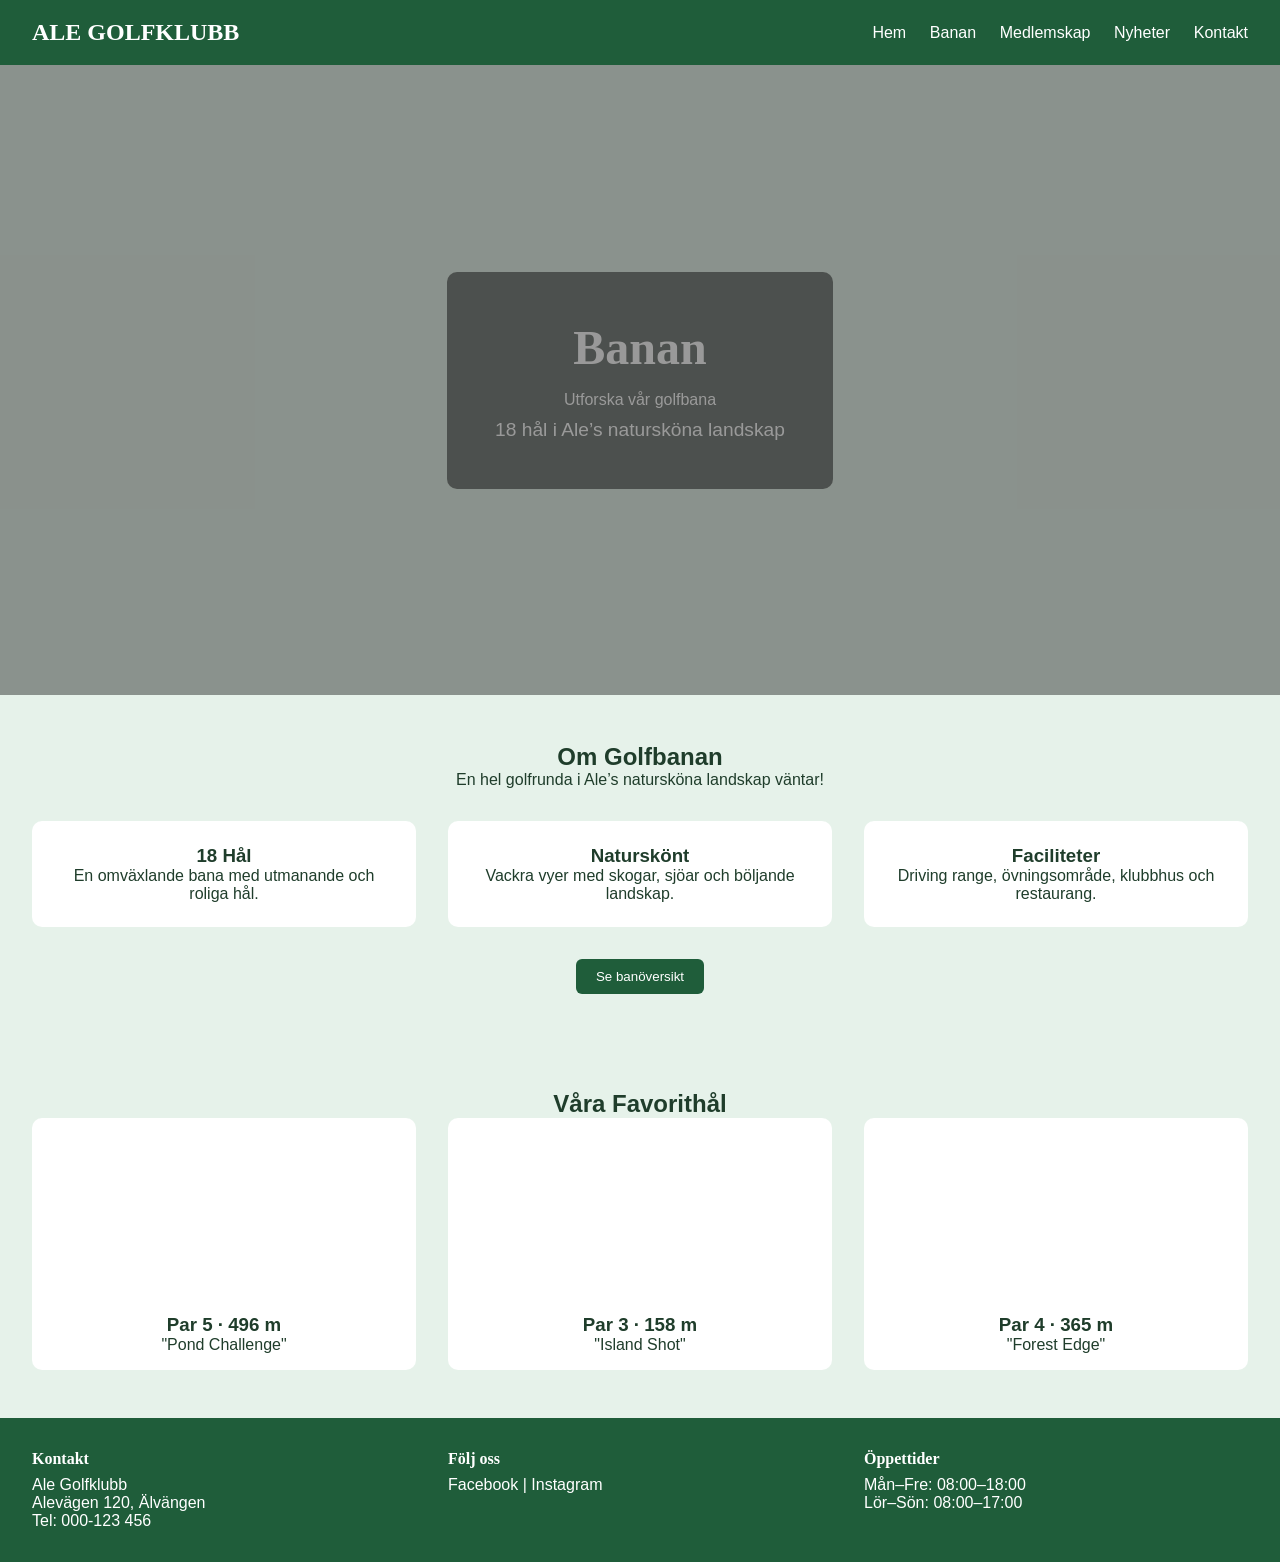
==== banor.html @ 7592434f "vecka 13" ====
<!DOCTYPE html>
<html lang="sv">
<head>
<meta charset="UTF-8">
<meta name="viewport" content="width=device-width, initial-scale=1.0">
<title>Banan - Ale Golfklubb</title>
<link rel="stylesheet" href="css/style.css">
</head>
<body>

<header class="header">
  <div class="logo">ALE GOLFKLUBB</div>
  <nav class="nav">
    <a href="index.html">Hem</a>
    <a href="banor.html">Banan</a>
    <a href="medlemskap.html">Medlemskap</a>
    <a href="#">Nyheter</a>
    <a href="#">Kontakt</a>
  </nav>
</header>

<!-- HERO -->
<section class="course-hero">
  <div class="hero-content">
    <h1>Banan</h1>
    <p>Utforska vår golfbana</p>
    <span>18 hål i Ale’s natursköna landskap</span>
  </div>
</section>

<!-- OM BANAN -->
<section class="course-info">
  <h2>Om Golfbanan</h2>
  <p>En hel golfrunda i Ale’s natursköna landskap väntar!</p>

  <div class="course-grid">
    <div class="info-box">
      <h3>18 Hål</h3>
      <p>En omväxlande bana med utmanande och roliga hål.</p>
    </div>

    <div class="info-box">
      <h3>Naturskönt</h3>
      <p>Vackra vyer med skogar, sjöar och böljande landskap.</p>
    </div>

    <div class="info-box">
      <h3>Faciliteter</h3>
      <p>Driving range, övningsområde, klubbhus och restaurang.</p>
    </div>
  </div>

  <button class="course-btn">Se banöversikt</button>
</section>

<!-- FAVORITHÅL -->
<section class="holes">
  <h2>Våra Favorithål</h2>

  <div class="holes-grid">
    <div class="hole-card">
      <div class="hole-img"></div>
      <div class="hole-info">
        <h3>Par 5 · 496 m</h3>
        <p>"Pond Challenge"</p>
      </div>
    </div>

    <div class="hole-card">
      <div class="hole-img"></div>
      <div class="hole-info">
        <h3>Par 3 · 158 m</h3>
        <p>"Island Shot"</p>
      </div>
    </div>

    <div class="hole-card">
      <div class="hole-img"></div>
      <div class="hole-info">
        <h3>Par 4 · 365 m</h3>
        <p>"Forest Edge"</p>
      </div>
    </div>
  </div>
</section>

<footer class="footer">
  <div>
    <h4>Kontakt</h4>
    <p>Ale Golfklubb</p>
    <p>Alevägen 120, Älvängen</p>
    <p>Tel: 000-123 456</p>
  </div>

  <div>
    <h4>Följ oss</h4>
    <p>Facebook | Instagram</p>
  </div>

  <div>
    <h4>Öppettider</h4>
    <p>Mån–Fre: 08:00–18:00</p>
    <p>Lör–Sön: 08:00–17:00</p>
  </div>
</footer>

</body>
</html>
---- css/style.css ----
* {
    box-sizing: border-box;
    margin: 0;
    padding: 0;
  }
  
  body {
    font-family: 'Open Sans', sans-serif;
    background-color: #e6f2ea;
    color: #1f3d2b;
  }
  
  .header {
    background-color: #1f5d3a;
    color: white;
    padding: 1.2rem 2rem;
    display: flex;
    justify-content: space-between;
    align-items: center;
  }
  
  .logo {
    font-family: 'Playfair Display', serif;
    font-size: 1.5rem;
    font-weight: 700;
  }
  
  .nav a {
    color: white;
    margin-left: 1.2rem;
    text-decoration: none;
    font-weight: 500;
  }
  
  .nav a:hover {
    color: #c9b37e;
  }
  
  .hero {
    background-image: url("/img/banner-img1.png");
    background-position: center;
    background-size: cover;
    background-color: #2f6f4f;
    height: 70vh;
    display: flex;
    align-items: center;
    justify-content: center;
    text-align: center;
  }
  
  .hero-content {
    background-color: rgba(0,0,0,0.45);
    padding: 3rem;
    border-radius: 10px;
    color: white;
  }
  
  .hero-content h1 {
    font-family: 'Playfair Display', serif;
    font-size: 3rem;
    margin-bottom: 1rem;
  }
  
  .hero-content button {
    margin-top: 1.5rem;
    padding: 0.8rem 2rem;
    background-color: #c9b37e;
    border: none;
    border-radius: 6px;
    font-size: 1rem;
    cursor: pointer;
  }
  
  .hero-content button:hover {
    background-color: #b39e63;
  }
  
  main {
    padding: 3rem 2rem;
  }
  
  .info-cards {
    display: grid;
    grid-template-columns: repeat(auto-fit, minmax(250px, 1fr));
    gap: 2rem;
    margin-bottom: 4rem;
  }
  
  .card {
    background-color: white;
    padding: 2rem;
    border-radius: 10px;
  }
  
  .card h2 {
    font-family: 'Playfair Display', serif;
    margin-bottom: 0.5rem;
  }
  
  .card a {
    color: #1f5d3a;
    text-decoration: none;
    font-weight: bold;
  }
  
  .news h2 {
    text-align: center;
    font-family: 'Playfair Display', serif;
    margin-bottom: 2rem;
  }
  
  .news-grid {
    display: grid;
    grid-template-columns: repeat(auto-fit, minmax(250px, 1fr));
    gap: 2rem;
  }
  
  .news-card {
    background-color: white;
    padding: 1.5rem;
    border-radius: 10px;
  }
  
  .image-placeholder {
    background-image: linear-gradient(
      rgba(0,0,0,0.1),
      rgba(0,0,0,0.1)
    );
  }
  
  .footer {
    background-color: #1f5d3a;
    color: white;
    display: grid;
    grid-template-columns: repeat(auto-fit, minmax(200px, 1fr));
    padding: 2rem;
    gap: 2rem;
  }
  
  .footer h4 {
    margin-bottom: 0.5rem;
    font-family: 'Playfair Display', serif;
  }
 
  .membership-hero {
    background-image: url("/img/banner-img1.png");
    background-position: center;
    background-size: cover;
    background-color: #2f6f4f;
    height: 60vh;
    display: flex;
    align-items: center;
    justify-content: center;
    text-align: center;
  }
  
  .membership-hero .hero-text {
    background-color: rgba(0,0,0,0.45);
    padding: 2rem;
    border-radius: 10px;
    max-width: 600px;
    margin: auto;
    color: white;
  }
  
  .membership-hero h1 {
    font-family: 'Playfair Display', serif;
    font-size: 2.5rem;
  }
  
  .membership-hero button {
    margin-top: 1rem;
    padding: 0.8rem 2rem;
    background-color: #c9b37e;
    border: none;
    border-radius: 6px;
    cursor: pointer;
  }
  
  .membership-hero button:hover {
    background-color: #b39e63;
  }
  
  .membership-main {
    display: grid;
    grid-template-columns: repeat(auto-fit, minmax(250px, 1fr));
    gap: 2rem;
    padding: 3rem 2rem;
    background-image: url("/img/Lysegardens_GK_1.jpg");
  }
  
  .membership-main .card img {
    width: 100%;
    border-radius: 8px;
    margin-bottom: 1rem;
  }
  
  .membership-main .card h2 {
    margin-bottom: 0.5rem;
  }
  
  .membership-main .card .price {
    font-weight: bold;
    color: #1f5d3a;
    margin: 1rem 0;
  }
  
  .membership-main .card button {
    margin-top: 1rem;
    padding: 0.7rem 1.5rem;
    background-color: #1f5d3a;
    color: white;
    border: none;
    border-radius: 6px;
    cursor: pointer;
  }
  
  .membership-main .card button:hover {
    background-color: #2f6f4f;
  }
  
  .membership-benefits {
    display: grid;
    grid-template-columns: repeat(auto-fit, minmax(220px,1fr));
    gap: 2rem;
    padding: 3rem 2rem;
    text-align: center;
  }
  
  .membership-benefits .benefit {
    background-color: white;
    padding: 2rem;
    border-radius: 10px;
  }
  
  .membership-benefits h3 {
    font-family: 'Playfair Display', serif;
    margin-bottom: 0.5rem;
  }
 
  .membership-cta {
    text-align: center;
    padding: 3rem 2rem;
    background-color: #2f6f4f;
    color: white;
  }
  
  .membership-cta h2 {
    font-family: 'Playfair Display', serif;
    margin-bottom: 1rem;
  }
  
  .membership-cta button {
    margin-top: 1rem;
    padding: 0.8rem 2rem;
    background-color: #c9b37e;
    border: none;
    border-radius: 6px;
    cursor: pointer;
  }
  
  .membership-cta button:hover {
    background-color: #b39e63;
  }
  
  @media (max-width:768px) {
    nav {
      flex-direction: column;
      gap: 10px;
    }
  
    main, .membership-main {
      flex-direction: column;
      align-items: center;
    }
  
    .card {
      width: 90%;
    }
  }

  /* ===== MEDLEMSKAP SIDA ===== */

.membership-main {
  display: grid;
  grid-template-columns: repeat(auto-fit, minmax(250px,1fr));
  gap: 2rem;
  padding: 3rem 2rem;
}

.membership-main .card {
  background: rgba(255, 255, 255, 0.15);
  backdrop-filter: blur(10px);
  -webkit-backdrop-filter: blur(10px);

  border-radius: 12px;
  padding: 2rem;

  color: white;

  box-shadow: 0 8px 32px rgba(0,0,0,0.2);
  border: 1px solid rgba(255,255,255,0.2);

  transition: 0.3s;
}

.membership-main .card:hover {
  transform: translateY(-10px);
}

/* ===== BANOR SIDA ===== */

/* HERO */
.course-hero {
  height: 70vh;
  background-image: url("../img/golfbana.jpg");
  background-size: cover;
  background-position: center;
  display: flex;
  align-items: center;
  justify-content: center;
  text-align: center;
  position: relative;
}

.course-hero::after {
  content: "";
  position: absolute;
  inset: 0;
  background: rgba(0,0,0,0.4);
}

.course-hero .hero-content {
  position: relative;
  color: white;
}

.course-hero h1 {
  font-size: 3rem;
  font-family: 'Playfair Display', serif;
}

.course-hero span {
  display: block;
  margin-top: 10px;
  font-size: 1.2rem;
}

/* INFO */
.course-info {
  padding: 3rem 2rem;
  text-align: center;
}

.course-grid {
  display: grid;
  grid-template-columns: repeat(auto-fit, minmax(200px,1fr));
  gap: 2rem;
  margin: 2rem 0;
}

.info-box {
  background: white;
  padding: 1.5rem;
  border-radius: 10px;
}

.course-btn {
  padding: 10px 20px;
  background: #1f5d3a;
  color: white;
  border: none;
  border-radius: 6px;
  cursor: pointer;
}

.course-btn:hover {
  background: #174c2f;
}

/* HÅL */
.holes {
  padding: 3rem 2rem;
  text-align: center;
}

.holes-grid {
  display: grid;
  grid-template-columns: repeat(auto-fit, minmax(250px,1fr));
  gap: 2rem;
}

.hole-card {
  border-radius: 10px;
  overflow: hidden;
  background: white;
}

.hole-img {
  height: 180px;
  background-image: url("../img/hole.jpg");
  background-size: cover;
  background-position: center;
}

.hole-info {
  padding: 1rem;
}
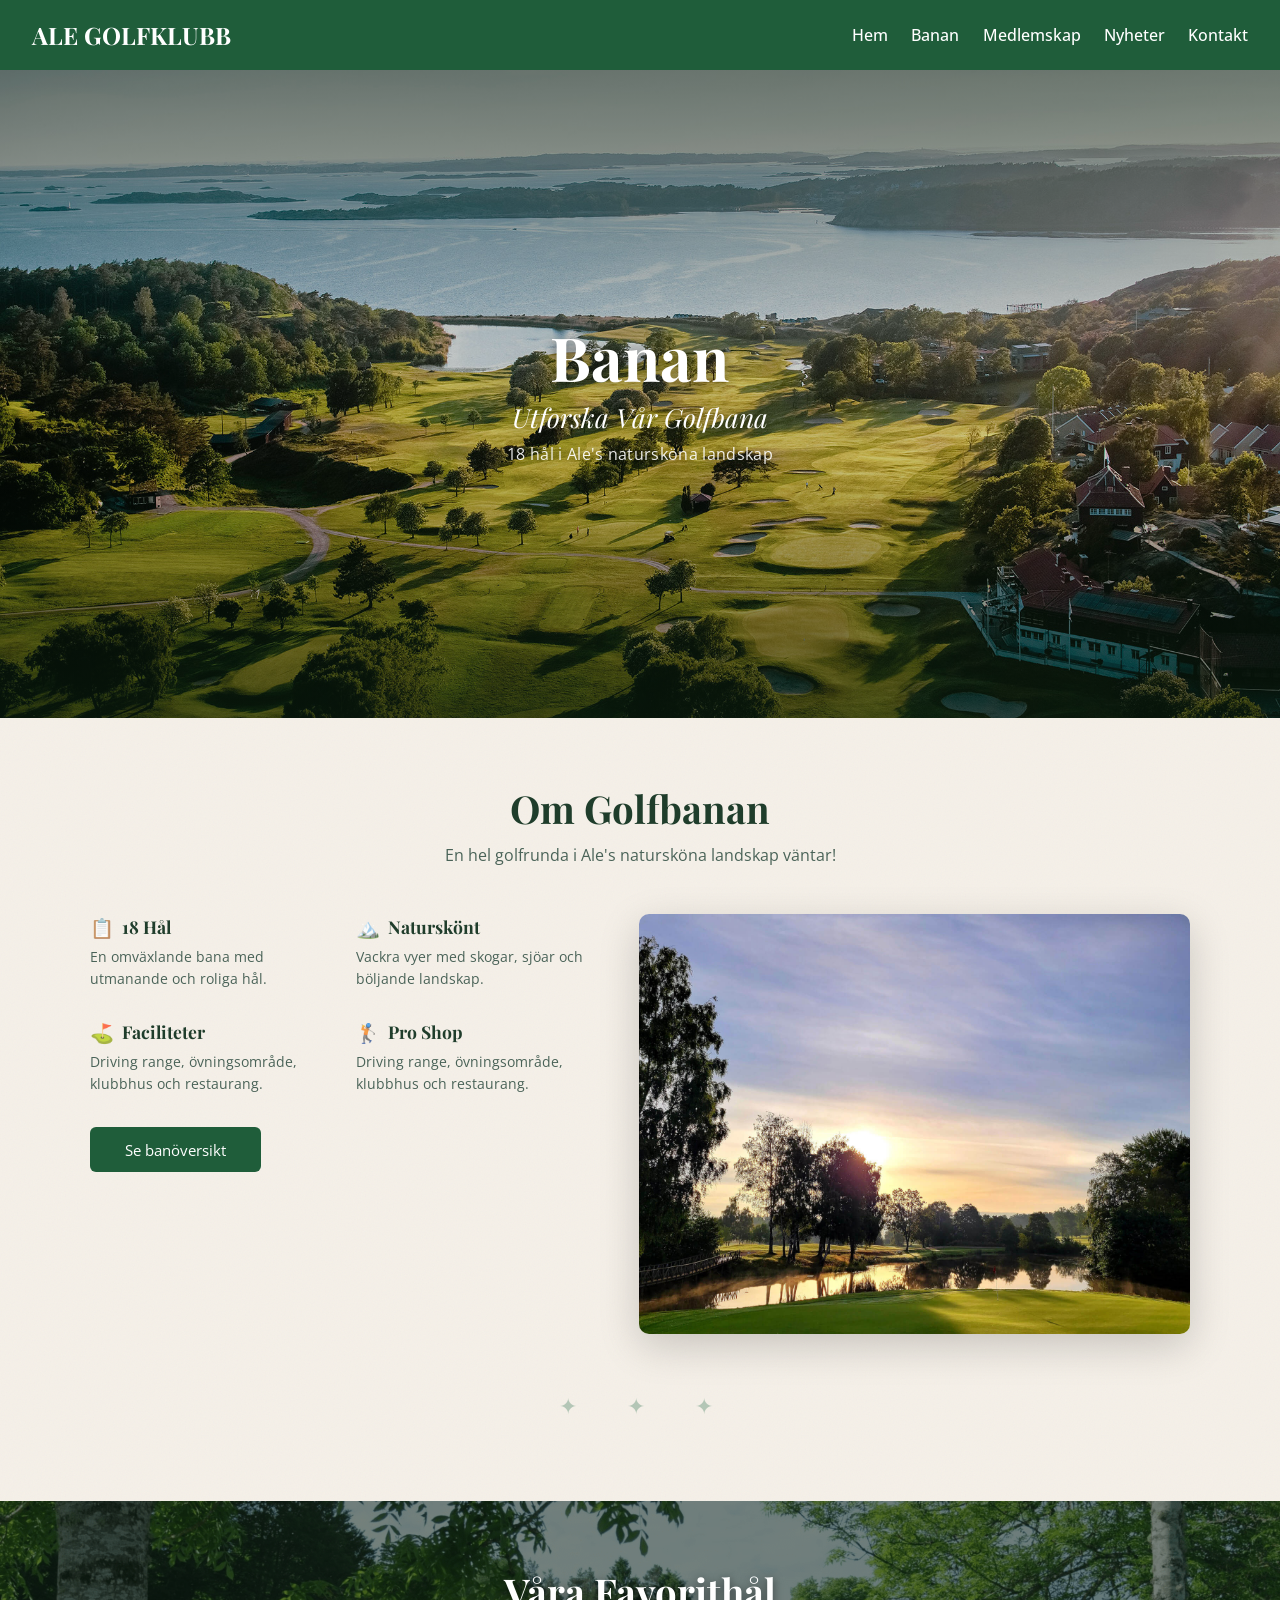
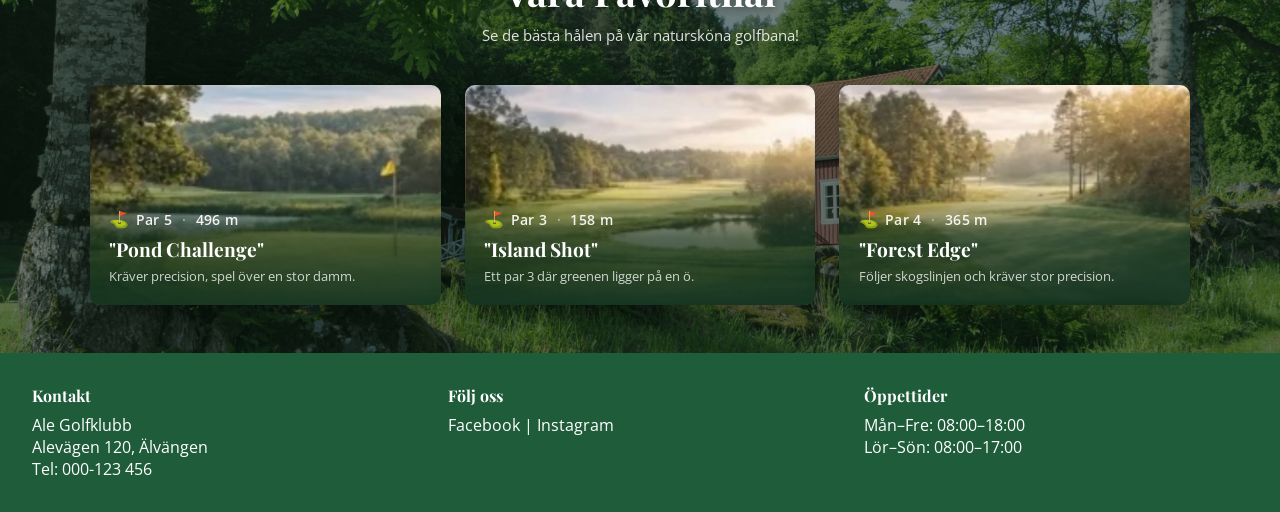
==== commit db1f5ab1: "hejehj" ====
--- a/banor.html
+++ b/banor.html
@@ -1,13 +1,17 @@
 <!DOCTYPE html>
 <html lang="sv">
 <head>
-<meta charset="UTF-8">
-<meta name="viewport" content="width=device-width, initial-scale=1.0">
-<title>Banan - Ale Golfklubb</title>
-<link rel="stylesheet" href="css/style.css">
+  <meta charset="UTF-8">
+  <meta name="viewport" content="width=device-width, initial-scale=1.0">
+  <title>Banan - Ale Golfklubb</title>
+  <link rel="preconnect" href="https://fonts.googleapis.com">
+  <link rel="preconnect" href="https://fonts.gstatic.com" crossorigin>
+  <link href="https://fonts.googleapis.com/css2?family=Playfair+Display:ital,wght@0,400;0,700;1,400&family=Open+Sans:wght@400;500;600&display=swap" rel="stylesheet">
+  <link rel="stylesheet" href="css/style.css">
 </head>
 <body>
 
+<!-- HEADER -->
 <header class="header">
   <div class="logo">ALE GOLFKLUBB</div>
   <nav class="nav">
@@ -23,67 +27,128 @@
 <section class="course-hero">
   <div class="hero-content">
     <h1>Banan</h1>
-    <p>Utforska vår golfbana</p>
-    <span>18 hål i Ale’s natursköna landskap</span>
+    <p class="subtitle">Utforska Vår Golfbana</p>
+    <span class="tagline">18 hål i Ale's natursköna landskap</span>
   </div>
 </section>
 
-<!-- OM BANAN -->
+<!-- OM GOLFBANAN -->
 <section class="course-info">
-  <h2>Om Golfbanan</h2>
-  <p>En hel golfrunda i Ale’s natursköna landskap väntar!</p>
+  <div class="course-info-header">
+    <h2>Om Golfbanan</h2>
+    <p>En hel golfrunda i Ale's natursköna landskap väntar!</p>
+  </div>
 
-  <div class="course-grid">
-    <div class="info-box">
-      <h3>18 Hål</h3>
-      <p>En omväxlande bana med utmanande och roliga hål.</p>
+  <div class="course-info-body">
+
+    <!-- Vänster: features + knapp -->
+    <div>
+      <div class="course-features">
+        <div class="feature-item">
+          <div class="feature-icon-label">
+            <span class="icon">📋</span>
+            <span>18 Hål</span>
+          </div>
+          <p>En omväxlande bana med utmanande och roliga hål.</p>
+        </div>
+
+        <div class="feature-item">
+          <div class="feature-icon-label">
+            <span class="icon">🏔️</span>
+            <span>Naturskönt</span>
+          </div>
+          <p>Vackra vyer med skogar, sjöar och böljande landskap.</p>
+        </div>
+
+        <div class="feature-item">
+          <div class="feature-icon-label">
+            <span class="icon">⛳</span>
+            <span>Faciliteter</span>
+          </div>
+          <p>Driving range, övningsområde, klubbhus och restaurang.</p>
+        </div>
+
+        <div class="feature-item">
+          <div class="feature-icon-label">
+            <span class="icon">🏌️</span>
+            <span>Pro Shop</span>
+          </div>
+          <p>Driving range, övningsområde, klubbhus och restaurang.</p>
+        </div>
+      </div>
+
+      <div style="margin-top: 2rem;">
+        <a href="#" class="course-btn">Se banöversikt</a>
+      </div>
     </div>
 
-    <div class="info-box">
-      <h3>Naturskönt</h3>
-      <p>Vackra vyer med skogar, sjöar och böljande landskap.</p>
+    <!-- Höger: stor bild -->
+    <div class="course-image-block">
+      <img src="/img/Lysegardens_GK_1.jpg" alt="Golfbana vy"
+           onerror="this.style.display='none'; this.nextElementSibling.style.display='block';">
+      <div class="img-placeholder"></div>
     </div>
 
-    <div class="info-box">
-      <h3>Faciliteter</h3>
-      <p>Driving range, övningsområde, klubbhus och restaurang.</p>
-    </div>
   </div>
 
-  <button class="course-btn">Se banöversikt</button>
+  <div class="divider">✦ &nbsp; ✦ &nbsp; ✦</div>
 </section>
 
 <!-- FAVORITHÅL -->
-<section class="holes">
-  <h2>Våra Favorithål</h2>
+<section class="holes-bg">
+  <div class="holes-header">
+    <h2>Våra Favorithål</h2>
+    <p>Se de bästa hålen på vår natursköna golfbana!</p>
+  </div>
 
   <div class="holes-grid">
+
     <div class="hole-card">
       <div class="hole-img"></div>
-      <div class="hole-info">
-        <h3>Par 5 · 496 m</h3>
-        <p>"Pond Challenge"</p>
+      <div class="hole-overlay">
+        <div class="hole-par-line">
+          <span class="flag-icon">⛳</span>
+          <span>Par 5</span>
+          <span class="dot">·</span>
+          <span>496 m</span>
+        </div>
+        <div class="hole-name">"Pond Challenge"</div>
+        <p class="hole-desc">Kräver precision, spel över en stor damm.</p>
       </div>
     </div>
 
     <div class="hole-card">
       <div class="hole-img"></div>
-      <div class="hole-info">
-        <h3>Par 3 · 158 m</h3>
-        <p>"Island Shot"</p>
+      <div class="hole-overlay">
+        <div class="hole-par-line">
+          <span class="flag-icon">⛳</span>
+          <span>Par 3</span>
+          <span class="dot">·</span>
+          <span>158 m</span>
+        </div>
+        <div class="hole-name">"Island Shot"</div>
+        <p class="hole-desc">Ett par 3 där greenen ligger på en ö.</p>
       </div>
     </div>
 
     <div class="hole-card">
       <div class="hole-img"></div>
-      <div class="hole-info">
-        <h3>Par 4 · 365 m</h3>
-        <p>"Forest Edge"</p>
+      <div class="hole-overlay">
+        <div class="hole-par-line">
+          <span class="flag-icon">⛳</span>
+          <span>Par 4</span>
+          <span class="dot">·</span>
+          <span>365 m</span>
+        </div>
+        <div class="hole-name">"Forest Edge"</div>
+        <p class="hole-desc">Följer skogslinjen och kräver stor precision.</p>
       </div>
     </div>
+
   </div>
 </section>
 
+<!-- FOOTER -->
 <footer class="footer">
   <div>
     <h4>Kontakt</h4>
@@ -91,12 +156,10 @@
     <p>Alevägen 120, Älvängen</p>
     <p>Tel: 000-123 456</p>
   </div>
-
   <div>
     <h4>Följ oss</h4>
     <p>Facebook | Instagram</p>
   </div>
-
   <div>
     <h4>Öppettider</h4>
     <p>Mån–Fre: 08:00–18:00</p>
--- a/css/style.css
+++ b/css/style.css
@@ -1,3 +1,6 @@
+/* ============================================================
+   GLOBALT / DELADE STILAR
+   ============================================================ */
 
    * {
     box-sizing: border-box;
@@ -36,6 +39,25 @@
   .nav a:hover {
     color: #c9b37e;
   }
+  
+  .footer {
+    background-color: #1f5d3a;
+    color: white;
+    display: grid;
+    grid-template-columns: repeat(auto-fit, minmax(200px, 1fr));
+    padding: 2rem;
+    gap: 2rem;
+  }
+  
+  .footer h4 {
+    margin-bottom: 0.5rem;
+    font-family: 'Playfair Display', serif;
+  }
+  
+  
+  /* ============================================================
+     HEM (index.html)
+     ============================================================ */
   
   .hero {
     background-image: url("/img/banner-img1.png");
@@ -129,20 +151,11 @@
     );
   }
   
-  .footer {
-    background-color: #1f5d3a;
-    color: white;
-    display: grid;
-    grid-template-columns: repeat(auto-fit, minmax(200px, 1fr));
-    padding: 2rem;
-    gap: 2rem;
-  }
-  
-  .footer h4 {
-    margin-bottom: 0.5rem;
-    font-family: 'Playfair Display', serif;
-  }
- 
+  
+  /* ============================================================
+     MEDLEMSKAP (medlemskap.html)
+     ============================================================ */
+  
   .membership-hero {
     background-image: url("/img/banner-img1.png");
     background-position: center;
@@ -220,6 +233,22 @@
     background-color: #2f6f4f;
   }
   
+  .membership-main .card {
+    background: rgba(255, 255, 255, 0.15);
+    backdrop-filter: blur(10px);
+    -webkit-backdrop-filter: blur(10px);
+    border-radius: 12px;
+    padding: 2rem;
+    color: white;
+    box-shadow: 0 8px 32px rgba(0,0,0,0.2);
+    border: 1px solid rgba(255,255,255,0.2);
+    transition: 0.3s;
+  }
+  
+  .membership-main .card:hover {
+    transform: translateY(-10px);
+  }
+  
   .membership-benefits {
     display: grid;
     grid-template-columns: repeat(auto-fit, minmax(220px,1fr));
@@ -238,7 +267,7 @@
     font-family: 'Playfair Display', serif;
     margin-bottom: 0.5rem;
   }
- 
+  
   .membership-cta {
     text-align: center;
     padding: 3rem 2rem;
@@ -264,7 +293,342 @@
     background-color: #b39e63;
   }
   
-  @media (max-width:768px) {
+  
+  /* ============================================================
+     BANOR (banor.html)
+     ============================================================ */
+  
+  /* --- HERO --- */
+  .course-hero {
+    height: 72vh;
+    min-height: 480px;
+    background-image: url("/img/Startbild-GGK.jpg");
+    background-size: cover;
+    background-position: center 30%;
+    display: flex;
+    align-items: center;
+    justify-content: center;
+    text-align: center;
+    position: relative;
+  }
+  
+  .course-hero::before {
+    content: "";
+    position: absolute;
+    inset: 0;
+    background: linear-gradient(
+      to bottom,
+      rgba(10,30,15,0.55) 0%,
+      rgba(10,30,15,0.20) 40%,
+      rgba(10,30,15,0.20) 60%,
+      rgba(10,30,15,0.65) 100%
+    );
+  }
+  
+  .course-hero .hero-content {
+    position: relative;
+    z-index: 1;
+    color: white;
+    text-shadow: 0 2px 12px rgba(0,0,0,0.45);
+    background: none;
+    padding: 0;
+    border-radius: 0;
+  }
+  
+  .course-hero h1 {
+    font-family: 'Playfair Display', serif;
+    font-size: 3.8rem;
+    font-weight: 700;
+    line-height: 1.1;
+    margin-bottom: 0.5rem;
+  }
+  
+  .course-hero .subtitle {
+    font-family: 'Playfair Display', serif;
+    font-size: 1.65rem;
+    font-weight: 400;
+    font-style: italic;
+    margin-bottom: 0.5rem;
+  }
+  
+  .course-hero .tagline {
+    display: block;
+    font-size: 1rem;
+    font-weight: 400;
+    opacity: 0.9;
+    letter-spacing: 0.02em;
+    margin-top: 0;
+  }
+  
+  /* --- OM GOLFBANAN --- */
+  .course-info {
+    background-color: #f5f0e8;
+    background-image: url("data:image/svg+xml,%3Csvg xmlns='http://www.w3.org/2000/svg' width='300' height='300'%3E%3Cfilter id='n'%3E%3CfeTurbulence type='fractalNoise' baseFrequency='0.75' numOctaves='4' stitchTiles='stitch'/%3E%3C/filter%3E%3Crect width='300' height='300' filter='url(%23n)' opacity='0.04'/%3E%3C/svg%3E");
+    padding: 4rem 2rem 4.5rem;
+  }
+  
+  .course-info-header {
+    text-align: center;
+    margin-bottom: 3rem;
+  }
+  
+  .course-info-header h2 {
+    font-family: 'Playfair Display', serif;
+    font-size: 2.4rem;
+    font-weight: 700;
+    color: #1f3d2b;
+    margin-bottom: 0.6rem;
+  }
+  
+  .course-info-header p {
+    font-size: 1rem;
+    color: #4a6358;
+  }
+  
+  .course-info-body {
+    max-width: 1100px;
+    margin: 0 auto;
+    display: grid;
+    grid-template-columns: 1fr 1.1fr;
+    gap: 3rem;
+    align-items: start;
+  }
+  
+  .course-features {
+    display: grid;
+    grid-template-columns: 1fr 1fr;
+    gap: 1.8rem 2rem;
+  }
+  
+  .feature-item {
+    display: flex;
+    flex-direction: column;
+    gap: 0.4rem;
+  }
+  
+  .feature-icon-label {
+    display: flex;
+    align-items: center;
+    gap: 0.5rem;
+    font-family: 'Playfair Display', serif;
+    font-size: 1.1rem;
+    font-weight: 700;
+    color: #1f3d2b;
+  }
+  
+  .feature-icon-label .icon {
+    font-size: 1.2rem;
+    opacity: 0.8;
+  }
+  
+  .feature-item p {
+    font-size: 0.88rem;
+    color: #4a6358;
+    line-height: 1.55;
+  }
+  
+  .course-btn {
+    display: inline-block;
+    padding: 0.8rem 2.2rem;
+    background-color: #1f5d3a;
+    color: white;
+    border: none;
+    border-radius: 6px;
+    font-size: 0.95rem;
+    font-family: 'Open Sans', sans-serif;
+    cursor: pointer;
+    transition: background 0.2s;
+    text-decoration: none;
+  }
+  
+  .course-btn:hover {
+    background-color: #174c2f;
+  }
+  
+  .course-image-block {
+    border-radius: 10px;
+    overflow: hidden;
+    box-shadow: 0 12px 40px rgba(0,0,0,0.18);
+    height: 420px;
+  }
+  
+  .course-image-block img {
+    width: 100%;
+    height: 100%;
+    object-fit: cover;
+    display: block;
+  }
+  
+  .img-placeholder {
+    width: 100%;
+    height: 100%;
+    background: linear-gradient(160deg, #3a7d54 0%, #2a5c3f 50%, #1a3d28 100%);
+  }
+  
+  .divider {
+    text-align: center;
+    color: #8aac96;
+    font-size: 1.4rem;
+    letter-spacing: 0.5rem;
+    padding: 0.5rem 0;
+    opacity: 0.6;
+    margin-top: 3rem;
+  }
+  
+  /* --- FAVORITHÅL --- */
+  .holes-bg {
+    background-image: url("/img/banner-img1.png");
+    background-size: cover;
+    background-position: center;
+    background-color: #1a3d28;
+    padding: 4rem 2rem 3rem;
+    position: relative;
+  }
+  
+  .holes-bg::before {
+    content: "";
+    position: absolute;
+    inset: 0;
+    background: rgba(10,28,18,0.55);
+  }
+  
+  .holes-bg > * {
+    position: relative;
+    z-index: 1;
+  }
+  
+  .holes-header {
+    text-align: center;
+    margin-bottom: 2.5rem;
+    color: white;
+  }
+  
+  .holes-header h2 {
+    font-family: 'Playfair Display', serif;
+    font-size: 2.4rem;
+    font-weight: 700;
+    text-shadow: 0 2px 10px rgba(0,0,0,0.5);
+    margin-bottom: 0.5rem;
+  }
+  
+  .holes-header p {
+    font-size: 0.95rem;
+    opacity: 0.85;
+  }
+  
+  .holes-grid {
+    display: grid;
+    grid-template-columns: repeat(3, 1fr);
+    gap: 1.5rem;
+    max-width: 1100px;
+    margin: 0 auto;
+  }
+  
+  .hole-card {
+    border-radius: 10px;
+    overflow: hidden;
+    position: relative;
+    background: #1a3d28;
+    box-shadow: 0 8px 30px rgba(0,0,0,0.35);
+    cursor: pointer;
+    transition: transform 0.25s;
+  }
+  
+  .hole-card:hover {
+    transform: translateY(-6px);
+  }
+  
+  .hole-img {
+    height: 220px;
+    background-image: url("/img/hole.jpg");
+    background-size: cover;
+    background-position: center;
+  }
+  
+  .hole-card:nth-child(1) .hole-img {
+    background-image: url("/img/Skärmbild\ 2026-03-30\ 140419.jpg"), linear-gradient(160deg, #4a8c64, #1a4a2e);
+  }
+  
+  .hole-card:nth-child(2) .hole-img {
+    background-image: url("/img/Skärmbild\ 2026-03-30\ 140430.jpg"), linear-gradient(160deg, #3d7a58, #1a3d2a);
+  }
+  
+  .hole-card:nth-child(3) .hole-img {
+    background-image: url("/img/Skärmbild\ 2026-03-30\ 140443.jpg"), linear-gradient(160deg, #2d6040, #172e20);
+  }
+  
+  .hole-overlay {
+    position: absolute;
+    bottom: 0;
+    left: 0;
+    right: 0;
+    background: linear-gradient(to top, rgba(20,52,32,0.96) 0%, rgba(20,52,32,0.7) 55%, transparent 100%);
+    padding: 1.5rem 1.2rem 1.2rem;
+    color: white;
+  }
+  
+  .hole-par-line {
+    display: flex;
+    align-items: center;
+    gap: 0.4rem;
+    font-size: 0.9rem;
+    font-weight: 600;
+    margin-bottom: 0.35rem;
+    opacity: 0.92;
+    letter-spacing: 0.02em;
+  }
+  
+  .hole-par-line .flag-icon {
+    font-size: 1rem;
+  }
+  
+  .hole-par-line .dot {
+    opacity: 0.5;
+    margin: 0 0.2rem;
+  }
+  
+  .hole-name {
+    font-family: 'Playfair Display', serif;
+    font-size: 1.2rem;
+    font-weight: 700;
+    margin-bottom: 0.35rem;
+  }
+  
+  .hole-desc {
+    font-size: 0.8rem;
+    opacity: 0.78;
+    line-height: 1.45;
+  }
+  
+  
+  /* ============================================================
+     RESPONSIV
+     ============================================================ */
+  
+  @media (max-width: 820px) {
+    .course-info-body {
+      grid-template-columns: 1fr;
+    }
+  
+    .course-image-block {
+      height: 280px;
+      order: -1;
+    }
+  
+    .holes-grid {
+      grid-template-columns: 1fr;
+    }
+  
+    .course-hero h1 {
+      font-size: 2.5rem;
+    }
+  
+    .course-hero .subtitle {
+      font-size: 1.2rem;
+    }
+  }
+  
+  @media (max-width: 768px) {
     nav {
       flex-direction: column;
       gap: 10px;
@@ -279,131 +643,13 @@
       width: 90%;
     }
   }
-
-  /* ===== MEDLEMSKAP SIDA ===== */
-
-.membership-main {
-  display: grid;
-  grid-template-columns: repeat(auto-fit, minmax(250px,1fr));
-  gap: 2rem;
-  padding: 3rem 2rem;
-}
-
-.membership-main .card {
-  background: rgba(255, 255, 255, 0.15);
-  backdrop-filter: blur(10px);
-  -webkit-backdrop-filter: blur(10px);
-
-  border-radius: 12px;
-  padding: 2rem;
-
-  color: white;
-
-  box-shadow: 0 8px 32px rgba(0,0,0,0.2);
-  border: 1px solid rgba(255,255,255,0.2);
-
-  transition: 0.3s;
-}
-
-.membership-main .card:hover {
-  transform: translateY(-10px);
-}
-
-/* ===== BANOR SIDA ===== */
-
-/* HERO */
-.course-hero {
-  height: 70vh;
-  background-image: url("../img/golfbana.jpg");
-  background-size: cover;
-  background-position: center;
-  display: flex;
-  align-items: center;
-  justify-content: center;
-  text-align: center;
-  position: relative;
-}
-
-.course-hero::after {
-  content: "";
-  position: absolute;
-  inset: 0;
-  background: rgba(0,0,0,0.4);
-}
-
-.course-hero .hero-content {
-  position: relative;
-  color: white;
-}
-
-.course-hero h1 {
-  font-size: 3rem;
-  font-family: 'Playfair Display', serif;
-}
-
-.course-hero span {
-  display: block;
-  margin-top: 10px;
-  font-size: 1.2rem;
-}
-
-/* INFO */
-.course-info {
-  padding: 3rem 2rem;
-  text-align: center;
-}
-
-.course-grid {
-  display: grid;
-  grid-template-columns: repeat(auto-fit, minmax(200px,1fr));
-  gap: 2rem;
-  margin: 2rem 0;
-}
-
-.info-box {
-  background: white;
-  padding: 1.5rem;
-  border-radius: 10px;
-}
-
-.course-btn {
-  padding: 10px 20px;
-  background: #1f5d3a;
-  color: white;
-  border: none;
-  border-radius: 6px;
-  cursor: pointer;
-}
-
-.course-btn:hover {
-  background: #174c2f;
-}
-
-/* HÅL */
-.holes {
-  padding: 3rem 2rem;
-  text-align: center;
-}
-
-.holes-grid {
-  display: grid;
-  grid-template-columns: repeat(auto-fit, minmax(250px,1fr));
-  gap: 2rem;
-}
-
-.hole-card {
-  border-radius: 10px;
-  overflow: hidden;
-  background: white;
-}
-
-.hole-img {
-  height: 180px;
-  background-image: url("../img/hole.jpg");
-  background-size: cover;
-  background-position: center;
-}
-
-.hole-info {
-  padding: 1rem;
-}+  
+  @media (max-width: 500px) {
+    .course-features {
+      grid-template-columns: 1fr;
+    }
+  
+    .logo {
+      font-size: 1.1rem;
+    }
+  }
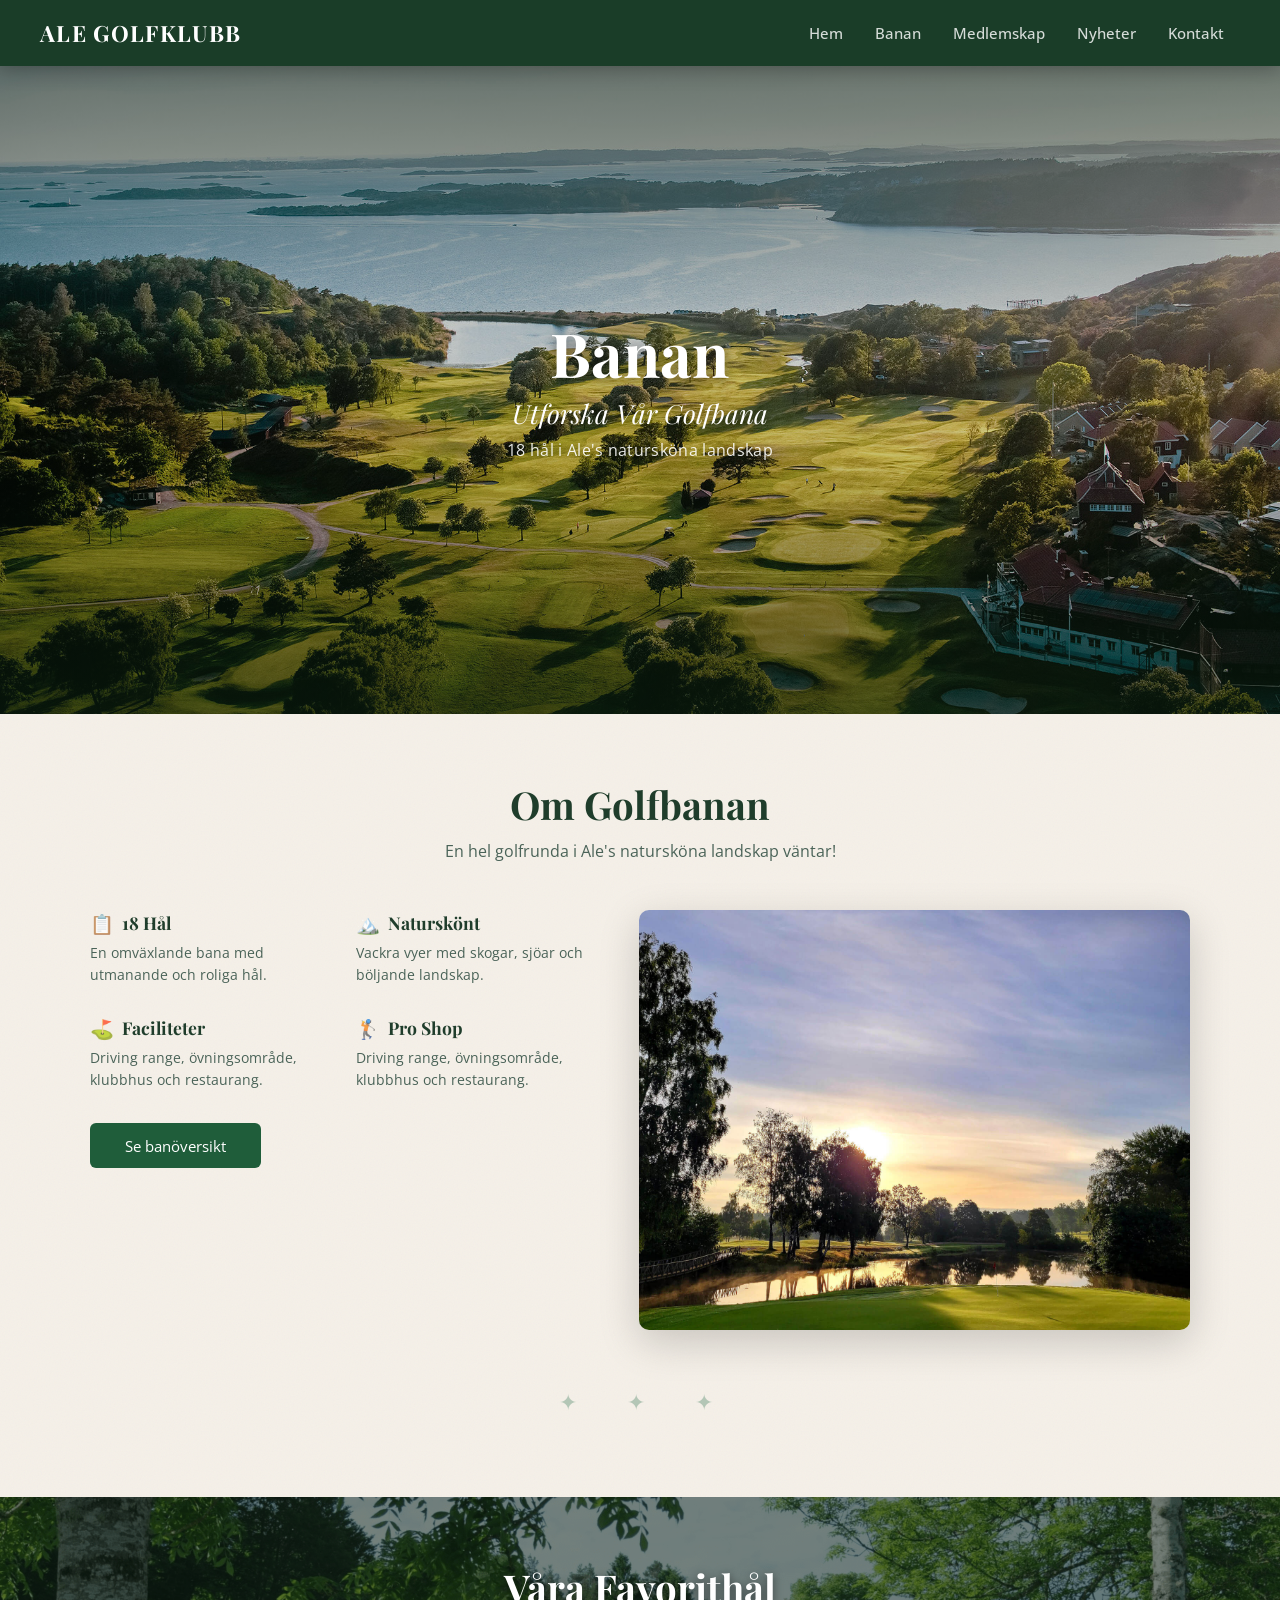
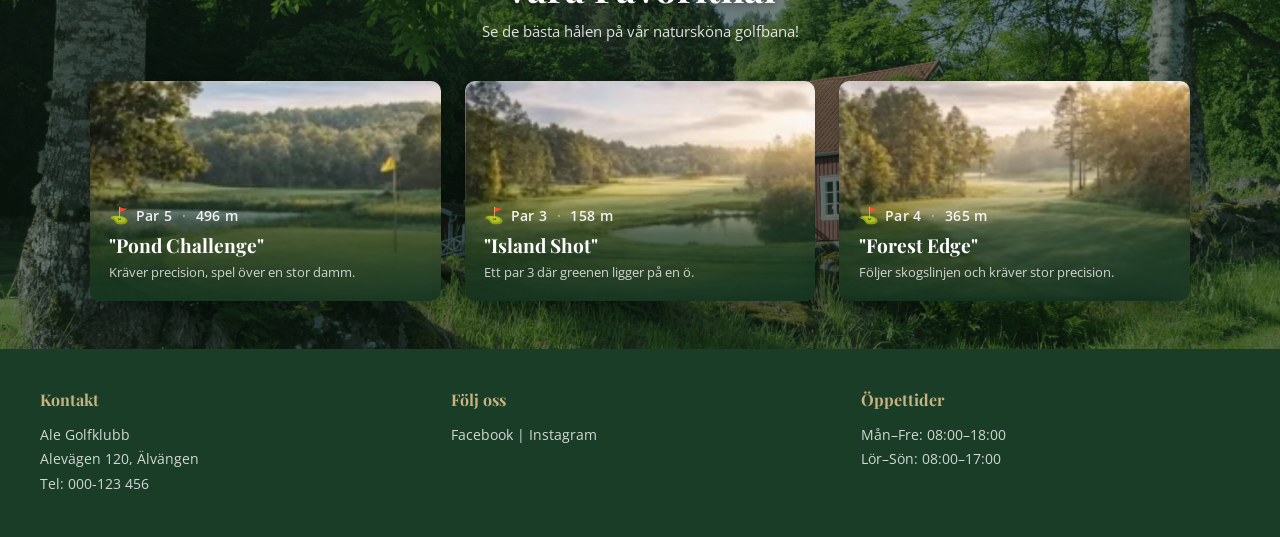
==== commit 4f6b2d61: "mmm" ====
--- a/banor.html
+++ b/banor.html
@@ -18,7 +18,7 @@
     <a href="index.html">Hem</a>
     <a href="banor.html">Banan</a>
     <a href="medlemskap.html">Medlemskap</a>
-    <a href="#">Nyheter</a>
+    <a href="nyheter.html">Nyheter</a>
     <a href="#">Kontakt</a>
   </nav>
 </header>
--- a/css/style.css
+++ b/css/style.css
@@ -2,654 +2,1252 @@
    GLOBALT / DELADE STILAR
    ============================================================ */
 
-   * {
-    box-sizing: border-box;
-    margin: 0;
-    padding: 0;
-  }
-  
-  body {
-    font-family: 'Open Sans', sans-serif;
-    background-color: #e6f2ea;
-    color: #1f3d2b;
-  }
-  
-  .header {
-    background-color: #1f5d3a;
-    color: white;
-    padding: 1.2rem 2rem;
-    display: flex;
-    justify-content: space-between;
-    align-items: center;
-  }
-  
-  .logo {
-    font-family: 'Playfair Display', serif;
-    font-size: 1.5rem;
-    font-weight: 700;
-  }
-  
-  .nav a {
-    color: white;
-    margin-left: 1.2rem;
-    text-decoration: none;
-    font-weight: 500;
-  }
-  
-  .nav a:hover {
-    color: #c9b37e;
-  }
-  
-  .footer {
-    background-color: #1f5d3a;
-    color: white;
-    display: grid;
-    grid-template-columns: repeat(auto-fit, minmax(200px, 1fr));
-    padding: 2rem;
-    gap: 2rem;
-  }
-  
-  .footer h4 {
-    margin-bottom: 0.5rem;
-    font-family: 'Playfair Display', serif;
-  }
-  
-  
-  /* ============================================================
-     HEM (index.html)
-     ============================================================ */
-  
-  .hero {
-    background-image: url("/img/banner-img1.png");
-    background-position: center;
-    background-size: cover;
-    background-color: #2f6f4f;
-    height: 70vh;
-    display: flex;
-    align-items: center;
-    justify-content: center;
-    text-align: center;
-  }
-  
-  .hero-content {
-    background-color: rgba(0,0,0,0.45);
-    padding: 3rem;
-    border-radius: 10px;
-    color: white;
-  }
-  
-  .hero-content h1 {
-    font-family: 'Playfair Display', serif;
-    font-size: 3rem;
-    margin-bottom: 1rem;
-  }
-  
-  .hero-content button {
-    margin-top: 1.5rem;
-    padding: 0.8rem 2rem;
-    background-color: #c9b37e;
-    border: none;
-    border-radius: 6px;
-    font-size: 1rem;
-    cursor: pointer;
-  }
-  
-  .hero-content button:hover {
-    background-color: #b39e63;
-  }
-  
-  main {
-    padding: 3rem 2rem;
-  }
-  
-  .info-cards {
-    display: grid;
-    grid-template-columns: repeat(auto-fit, minmax(250px, 1fr));
-    gap: 2rem;
-    margin-bottom: 4rem;
-  }
-  
-  .card {
-    background-color: white;
-    padding: 2rem;
-    border-radius: 10px;
-  }
-  
-  .card h2 {
-    font-family: 'Playfair Display', serif;
-    margin-bottom: 0.5rem;
-  }
-  
-  .card a {
-    color: #1f5d3a;
-    text-decoration: none;
-    font-weight: bold;
-  }
-  
-  .news h2 {
-    text-align: center;
-    font-family: 'Playfair Display', serif;
-    margin-bottom: 2rem;
-  }
-  
-  .news-grid {
-    display: grid;
-    grid-template-columns: repeat(auto-fit, minmax(250px, 1fr));
-    gap: 2rem;
-  }
-  
-  .news-card {
-    background-color: white;
-    padding: 1.5rem;
-    border-radius: 10px;
-  }
-  
-  .image-placeholder {
-    background-image: linear-gradient(
-      rgba(0,0,0,0.1),
-      rgba(0,0,0,0.1)
-    );
-  }
-  
-  
-  /* ============================================================
-     MEDLEMSKAP (medlemskap.html)
-     ============================================================ */
-  
-  .membership-hero {
-    background-image: url("/img/banner-img1.png");
-    background-position: center;
-    background-size: cover;
-    background-color: #2f6f4f;
-    height: 60vh;
-    display: flex;
-    align-items: center;
-    justify-content: center;
-    text-align: center;
-  }
-  
-  .membership-hero .hero-text {
-    background-color: rgba(0,0,0,0.45);
-    padding: 2rem;
-    border-radius: 10px;
-    max-width: 600px;
-    margin: auto;
-    color: white;
-  }
-  
-  .membership-hero h1 {
-    font-family: 'Playfair Display', serif;
-    font-size: 2.5rem;
-  }
-  
-  .membership-hero button {
-    margin-top: 1rem;
-    padding: 0.8rem 2rem;
-    background-color: #c9b37e;
-    border: none;
-    border-radius: 6px;
-    cursor: pointer;
-  }
-  
-  .membership-hero button:hover {
-    background-color: #b39e63;
-  }
-  
-  .membership-main {
-    display: grid;
-    grid-template-columns: repeat(auto-fit, minmax(250px, 1fr));
-    gap: 2rem;
-    padding: 3rem 2rem;
-    background-image: url("/img/Lysegardens_GK_1.jpg");
-  }
-  
-  .membership-main .card img {
-    width: 100%;
-    border-radius: 8px;
-    margin-bottom: 1rem;
-  }
-  
-  .membership-main .card h2 {
-    margin-bottom: 0.5rem;
-  }
-  
-  .membership-main .card .price {
-    font-weight: bold;
-    color: #1f5d3a;
-    margin: 1rem 0;
-  }
-  
-  .membership-main .card button {
-    margin-top: 1rem;
-    padding: 0.7rem 1.5rem;
-    background-color: #1f5d3a;
-    color: white;
-    border: none;
-    border-radius: 6px;
-    cursor: pointer;
-  }
-  
-  .membership-main .card button:hover {
-    background-color: #2f6f4f;
-  }
-  
-  .membership-main .card {
-    background: rgba(255, 255, 255, 0.15);
-    backdrop-filter: blur(10px);
-    -webkit-backdrop-filter: blur(10px);
-    border-radius: 12px;
-    padding: 2rem;
-    color: white;
-    box-shadow: 0 8px 32px rgba(0,0,0,0.2);
-    border: 1px solid rgba(255,255,255,0.2);
-    transition: 0.3s;
-  }
-  
-  .membership-main .card:hover {
-    transform: translateY(-10px);
-  }
-  
-  .membership-benefits {
-    display: grid;
-    grid-template-columns: repeat(auto-fit, minmax(220px,1fr));
-    gap: 2rem;
-    padding: 3rem 2rem;
-    text-align: center;
-  }
-  
-  .membership-benefits .benefit {
-    background-color: white;
-    padding: 2rem;
-    border-radius: 10px;
-  }
-  
-  .membership-benefits h3 {
-    font-family: 'Playfair Display', serif;
-    margin-bottom: 0.5rem;
-  }
-  
-  .membership-cta {
-    text-align: center;
-    padding: 3rem 2rem;
-    background-color: #2f6f4f;
-    color: white;
-  }
-  
-  .membership-cta h2 {
-    font-family: 'Playfair Display', serif;
-    margin-bottom: 1rem;
-  }
-  
-  .membership-cta button {
-    margin-top: 1rem;
-    padding: 0.8rem 2rem;
-    background-color: #c9b37e;
-    border: none;
-    border-radius: 6px;
-    cursor: pointer;
-  }
-  
-  .membership-cta button:hover {
-    background-color: #b39e63;
-  }
-  
-  
-  /* ============================================================
-     BANOR (banor.html)
-     ============================================================ */
-  
-  /* --- HERO --- */
-  .course-hero {
-    height: 72vh;
-    min-height: 480px;
-    background-image: url("/img/Startbild-GGK.jpg");
-    background-size: cover;
-    background-position: center 30%;
-    display: flex;
-    align-items: center;
-    justify-content: center;
-    text-align: center;
-    position: relative;
-  }
-  
-  .course-hero::before {
-    content: "";
-    position: absolute;
-    inset: 0;
-    background: linear-gradient(
-      to bottom,
-      rgba(10,30,15,0.55) 0%,
-      rgba(10,30,15,0.20) 40%,
-      rgba(10,30,15,0.20) 60%,
-      rgba(10,30,15,0.65) 100%
-    );
-  }
-  
-  .course-hero .hero-content {
-    position: relative;
-    z-index: 1;
-    color: white;
-    text-shadow: 0 2px 12px rgba(0,0,0,0.45);
-    background: none;
-    padding: 0;
-    border-radius: 0;
-  }
-  
-  .course-hero h1 {
-    font-family: 'Playfair Display', serif;
-    font-size: 3.8rem;
-    font-weight: 700;
-    line-height: 1.1;
-    margin-bottom: 0.5rem;
-  }
-  
-  .course-hero .subtitle {
-    font-family: 'Playfair Display', serif;
-    font-size: 1.65rem;
-    font-weight: 400;
-    font-style: italic;
-    margin-bottom: 0.5rem;
-  }
-  
-  .course-hero .tagline {
-    display: block;
-    font-size: 1rem;
-    font-weight: 400;
-    opacity: 0.9;
-    letter-spacing: 0.02em;
-    margin-top: 0;
-  }
-  
-  /* --- OM GOLFBANAN --- */
-  .course-info {
-    background-color: #f5f0e8;
-    background-image: url("data:image/svg+xml,%3Csvg xmlns='http://www.w3.org/2000/svg' width='300' height='300'%3E%3Cfilter id='n'%3E%3CfeTurbulence type='fractalNoise' baseFrequency='0.75' numOctaves='4' stitchTiles='stitch'/%3E%3C/filter%3E%3Crect width='300' height='300' filter='url(%23n)' opacity='0.04'/%3E%3C/svg%3E");
-    padding: 4rem 2rem 4.5rem;
-  }
-  
-  .course-info-header {
-    text-align: center;
-    margin-bottom: 3rem;
-  }
-  
-  .course-info-header h2 {
-    font-family: 'Playfair Display', serif;
-    font-size: 2.4rem;
-    font-weight: 700;
-    color: #1f3d2b;
-    margin-bottom: 0.6rem;
-  }
-  
-  .course-info-header p {
-    font-size: 1rem;
-    color: #4a6358;
-  }
-  
-  .course-info-body {
-    max-width: 1100px;
-    margin: 0 auto;
-    display: grid;
-    grid-template-columns: 1fr 1.1fr;
-    gap: 3rem;
-    align-items: start;
-  }
-  
-  .course-features {
-    display: grid;
-    grid-template-columns: 1fr 1fr;
-    gap: 1.8rem 2rem;
-  }
-  
-  .feature-item {
-    display: flex;
-    flex-direction: column;
-    gap: 0.4rem;
-  }
-  
-  .feature-icon-label {
-    display: flex;
-    align-items: center;
-    gap: 0.5rem;
-    font-family: 'Playfair Display', serif;
-    font-size: 1.1rem;
-    font-weight: 700;
-    color: #1f3d2b;
-  }
-  
-  .feature-icon-label .icon {
-    font-size: 1.2rem;
-    opacity: 0.8;
-  }
-  
-  .feature-item p {
-    font-size: 0.88rem;
-    color: #4a6358;
-    line-height: 1.55;
-  }
-  
-  .course-btn {
-    display: inline-block;
-    padding: 0.8rem 2.2rem;
-    background-color: #1f5d3a;
-    color: white;
-    border: none;
-    border-radius: 6px;
-    font-size: 0.95rem;
-    font-family: 'Open Sans', sans-serif;
-    cursor: pointer;
-    transition: background 0.2s;
-    text-decoration: none;
-  }
-  
-  .course-btn:hover {
-    background-color: #174c2f;
-  }
-  
-  .course-image-block {
-    border-radius: 10px;
-    overflow: hidden;
-    box-shadow: 0 12px 40px rgba(0,0,0,0.18);
-    height: 420px;
-  }
-  
-  .course-image-block img {
-    width: 100%;
-    height: 100%;
-    object-fit: cover;
-    display: block;
-  }
-  
-  .img-placeholder {
-    width: 100%;
-    height: 100%;
-    background: linear-gradient(160deg, #3a7d54 0%, #2a5c3f 50%, #1a3d28 100%);
-  }
-  
-  .divider {
-    text-align: center;
-    color: #8aac96;
-    font-size: 1.4rem;
-    letter-spacing: 0.5rem;
-    padding: 0.5rem 0;
-    opacity: 0.6;
-    margin-top: 3rem;
-  }
-  
-  /* --- FAVORITHÅL --- */
-  .holes-bg {
-    background-image: url("/img/banner-img1.png");
-    background-size: cover;
-    background-position: center;
-    background-color: #1a3d28;
-    padding: 4rem 2rem 3rem;
-    position: relative;
-  }
-  
-  .holes-bg::before {
-    content: "";
-    position: absolute;
-    inset: 0;
-    background: rgba(10,28,18,0.55);
-  }
-  
-  .holes-bg > * {
-    position: relative;
-    z-index: 1;
-  }
-  
-  .holes-header {
-    text-align: center;
-    margin-bottom: 2.5rem;
-    color: white;
-  }
-  
-  .holes-header h2 {
-    font-family: 'Playfair Display', serif;
-    font-size: 2.4rem;
-    font-weight: 700;
-    text-shadow: 0 2px 10px rgba(0,0,0,0.5);
-    margin-bottom: 0.5rem;
-  }
-  
-  .holes-header p {
-    font-size: 0.95rem;
-    opacity: 0.85;
-  }
-  
-  .holes-grid {
-    display: grid;
-    grid-template-columns: repeat(3, 1fr);
-    gap: 1.5rem;
-    max-width: 1100px;
-    margin: 0 auto;
-  }
-  
-  .hole-card {
-    border-radius: 10px;
-    overflow: hidden;
-    position: relative;
-    background: #1a3d28;
-    box-shadow: 0 8px 30px rgba(0,0,0,0.35);
-    cursor: pointer;
-    transition: transform 0.25s;
-  }
-  
-  .hole-card:hover {
-    transform: translateY(-6px);
-  }
-  
-  .hole-img {
-    height: 220px;
-    background-image: url("/img/hole.jpg");
-    background-size: cover;
-    background-position: center;
-  }
-  
-  .hole-card:nth-child(1) .hole-img {
-    background-image: url("/img/Skärmbild\ 2026-03-30\ 140419.jpg"), linear-gradient(160deg, #4a8c64, #1a4a2e);
-  }
-  
-  .hole-card:nth-child(2) .hole-img {
-    background-image: url("/img/Skärmbild\ 2026-03-30\ 140430.jpg"), linear-gradient(160deg, #3d7a58, #1a3d2a);
-  }
-  
-  .hole-card:nth-child(3) .hole-img {
-    background-image: url("/img/Skärmbild\ 2026-03-30\ 140443.jpg"), linear-gradient(160deg, #2d6040, #172e20);
-  }
-  
-  .hole-overlay {
-    position: absolute;
-    bottom: 0;
-    left: 0;
-    right: 0;
-    background: linear-gradient(to top, rgba(20,52,32,0.96) 0%, rgba(20,52,32,0.7) 55%, transparent 100%);
-    padding: 1.5rem 1.2rem 1.2rem;
-    color: white;
-  }
-  
-  .hole-par-line {
-    display: flex;
-    align-items: center;
-    gap: 0.4rem;
-    font-size: 0.9rem;
-    font-weight: 600;
-    margin-bottom: 0.35rem;
-    opacity: 0.92;
-    letter-spacing: 0.02em;
-  }
-  
-  .hole-par-line .flag-icon {
-    font-size: 1rem;
-  }
-  
-  .hole-par-line .dot {
-    opacity: 0.5;
-    margin: 0 0.2rem;
-  }
-  
-  .hole-name {
-    font-family: 'Playfair Display', serif;
-    font-size: 1.2rem;
-    font-weight: 700;
-    margin-bottom: 0.35rem;
-  }
-  
-  .hole-desc {
-    font-size: 0.8rem;
-    opacity: 0.78;
-    line-height: 1.45;
-  }
-  
-  
-  /* ============================================================
-     RESPONSIV
-     ============================================================ */
-  
-  @media (max-width: 820px) {
-    .course-info-body {
-      grid-template-columns: 1fr;
-    }
-  
-    .course-image-block {
-      height: 280px;
-      order: -1;
-    }
-  
-    .holes-grid {
-      grid-template-columns: 1fr;
-    }
-  
-    .course-hero h1 {
-      font-size: 2.5rem;
-    }
-  
-    .course-hero .subtitle {
-      font-size: 1.2rem;
-    }
-  }
-  
-  @media (max-width: 768px) {
-    nav {
-      flex-direction: column;
-      gap: 10px;
-    }
-  
-    main, .membership-main {
-      flex-direction: column;
-      align-items: center;
-    }
-  
-    .card {
-      width: 90%;
-    }
-  }
-  
-  @media (max-width: 500px) {
-    .course-features {
-      grid-template-columns: 1fr;
-    }
-  
-    .logo {
-      font-size: 1.1rem;
-    }
-  }+   @import url('https://fonts.googleapis.com/css2?family=Playfair+Display:ital,wght@0,400;0,700;1,400&family=Open+Sans:wght@400;500;600&display=swap');
+
+   *, *::before, *::after {
+     box-sizing: border-box;
+     margin: 0;
+     padding: 0;
+   }
+   
+   body {
+     font-family: 'Open Sans', sans-serif;
+     background-color: #e6f2ea;
+     color: #1f3d2b;
+   }
+   
+   .header {
+     background-color: #1a3d28;
+     color: white;
+     padding: 1.1rem 2.5rem;
+     display: flex;
+     justify-content: space-between;
+     align-items: center;
+     position: sticky;
+     top: 0;
+     z-index: 100;
+     box-shadow: 0 2px 20px rgba(0,0,0,0.3);
+   }
+   
+   .logo {
+     font-family: 'Playfair Display', serif;
+     font-size: 1.4rem;
+     font-weight: 700;
+     letter-spacing: 0.06em;
+     color: white;
+   }
+   
+   .nav {
+     display: flex;
+     align-items: center;
+     gap: 0;
+   }
+   
+   .nav a {
+     color: rgba(255,255,255,0.82);
+     padding: 0.35rem 1rem;
+     text-decoration: none;
+     font-weight: 500;
+     font-size: 0.92rem;
+     transition: color 0.2s;
+   }
+   
+   .nav a:hover { color: #c9b37e; }
+   
+   .nav a.active {
+     color: white;
+     border-bottom: 2px solid #c9b37e;
+   }
+   
+   .footer {
+     background-color: #1a3d28;
+     color: white;
+     display: grid;
+     grid-template-columns: repeat(auto-fit, minmax(200px, 1fr));
+     padding: 2.5rem 2.5rem;
+     gap: 2rem;
+   }
+   
+   .footer h4 {
+     margin-bottom: 0.8rem;
+     font-family: 'Playfair Display', serif;
+     font-size: 1rem;
+     color: #c9b37e;
+   }
+   
+   .footer p {
+     font-size: 0.88rem;
+     line-height: 1.75;
+     opacity: 0.8;
+   }
+   
+   
+   /* ============================================================
+      HEM (index.html)
+      ============================================================ */
+   
+   /* HERO */
+   .home-hero {
+     height: 90vh;
+     min-height: 560px;
+     background-image: url("/img/banner-img1.png");
+     background-size: cover;
+     background-position: center 40%;
+     display: flex;
+     align-items: flex-end;
+     justify-content: flex-start;
+     position: relative;
+   }
+   
+   .home-hero::before {
+     content: "";
+     position: absolute;
+     inset: 0;
+     background: linear-gradient(
+       135deg,
+       rgba(10,30,15,0.82) 0%,
+       rgba(10,30,15,0.30) 55%,
+       rgba(10,30,15,0.10) 100%
+     );
+   }
+   
+   .home-hero-content {
+     position: relative;
+     z-index: 1;
+     padding: 0 4rem 5rem;
+     max-width: 640px;
+     color: white;
+   }
+   
+   .home-hero-eyebrow {
+     font-size: 0.78rem;
+     font-weight: 600;
+     letter-spacing: 0.22em;
+     text-transform: uppercase;
+     color: #c9b37e;
+     margin-bottom: 1rem;
+   }
+   
+   .home-hero-content h1 {
+     font-family: 'Playfair Display', serif;
+     font-size: 4rem;
+     font-weight: 700;
+     line-height: 1.1;
+     margin-bottom: 1.2rem;
+     text-shadow: 0 2px 20px rgba(0,0,0,0.5);
+   }
+   
+   .home-hero-content p {
+     font-size: 1.05rem;
+     opacity: 0.88;
+     line-height: 1.65;
+     margin-bottom: 2rem;
+   }
+   
+   .home-hero-btns {
+     display: flex;
+     gap: 1rem;
+     flex-wrap: wrap;
+   }
+   
+   .btn-primary {
+     padding: 0.85rem 2rem;
+     background-color: #c9b37e;
+     color: #1a2e1a;
+     border: none;
+     border-radius: 6px;
+     font-size: 0.95rem;
+     font-weight: 600;
+     font-family: 'Open Sans', sans-serif;
+     cursor: pointer;
+     text-decoration: none;
+     transition: background 0.2s, transform 0.15s;
+     display: inline-block;
+   }
+   
+   .btn-primary:hover {
+     background-color: #b39e63;
+     transform: translateY(-2px);
+   }
+   
+   .btn-outline {
+     padding: 0.85rem 2rem;
+     background: transparent;
+     color: white;
+     border: 2px solid rgba(255,255,255,0.6);
+     border-radius: 6px;
+     font-size: 0.95rem;
+     font-weight: 600;
+     font-family: 'Open Sans', sans-serif;
+     cursor: pointer;
+     text-decoration: none;
+     transition: border-color 0.2s, color 0.2s;
+     display: inline-block;
+   }
+   
+   .btn-outline:hover {
+     border-color: #c9b37e;
+     color: #c9b37e;
+   }
+   
+   /* STATS BAR */
+   .home-stats {
+     background-color: #1a3d28;
+     display: grid;
+     grid-template-columns: repeat(4, 1fr);
+     text-align: center;
+   }
+   
+   .stat-item {
+     padding: 1.8rem 1rem;
+     border-right: 1px solid rgba(255,255,255,0.1);
+     color: white;
+   }
+   
+   .stat-item:last-child { border-right: none; }
+   
+   .stat-number {
+     font-family: 'Playfair Display', serif;
+     font-size: 2.2rem;
+     font-weight: 700;
+     color: #c9b37e;
+     line-height: 1;
+     margin-bottom: 0.3rem;
+   }
+   
+   .stat-label {
+     font-size: 0.75rem;
+     text-transform: uppercase;
+     letter-spacing: 0.12em;
+     opacity: 0.6;
+   }
+   
+   /* INTRO SPLIT */
+   .home-intro {
+     display: grid;
+     grid-template-columns: 1fr 1fr;
+     min-height: 500px;
+   }
+   
+   .home-intro-text {
+     background-color: #f5f0e8;
+     padding: 5rem 4rem;
+     display: flex;
+     flex-direction: column;
+     justify-content: center;
+   }
+   
+   .section-eyebrow {
+     font-size: 0.75rem;
+     font-weight: 600;
+     letter-spacing: 0.2em;
+     text-transform: uppercase;
+     color: #8a9e6e;
+     margin-bottom: 0.8rem;
+   }
+   
+   .home-intro-text h2 {
+     font-family: 'Playfair Display', serif;
+     font-size: 2.4rem;
+     color: #1f3d2b;
+     margin-bottom: 1.2rem;
+     line-height: 1.25;
+   }
+   
+   .home-intro-text p {
+     color: #4a6358;
+     line-height: 1.8;
+     margin-bottom: 1rem;
+     font-size: 0.95rem;
+   }
+   
+   .btn-green {
+     display: inline-block;
+     padding: 0.75rem 1.8rem;
+     background-color: #1f5d3a;
+     color: white;
+     border-radius: 6px;
+     text-decoration: none;
+     font-weight: 600;
+     font-size: 0.9rem;
+     transition: background 0.2s;
+     margin-top: 0.5rem;
+   }
+   
+   .btn-green:hover { background-color: #174c2f; }
+   
+   .home-intro-image {
+     background-image: url("/img/Lysegardens_GK_1.jpg");
+     background-size: cover;
+     background-position: center;
+     min-height: 400px;
+   }
+   
+   /* QUICK LINKS */
+   .home-quicklinks {
+     padding: 4.5rem 2.5rem;
+     background-color: #e6f2ea;
+   }
+   
+   .home-quicklinks h2 {
+     font-family: 'Playfair Display', serif;
+     font-size: 2rem;
+     text-align: center;
+     margin-bottom: 0.5rem;
+     color: #1f3d2b;
+   }
+   
+   .section-sub {
+     text-align: center;
+     color: #4a6358;
+     margin-bottom: 3rem;
+     font-size: 0.95rem;
+   }
+   
+   .quicklinks-grid {
+     display: grid;
+     grid-template-columns: repeat(3, 1fr);
+     gap: 1.5rem;
+     max-width: 1060px;
+     margin: 0 auto;
+   }
+   
+   .quicklink-card {
+     background: white;
+     border-radius: 12px;
+     overflow: hidden;
+     box-shadow: 0 4px 20px rgba(0,0,0,0.07);
+     transition: transform 0.25s, box-shadow 0.25s;
+     text-decoration: none;
+     color: inherit;
+     display: block;
+   }
+   
+   .quicklink-card:hover {
+     transform: translateY(-6px);
+     box-shadow: 0 14px 36px rgba(0,0,0,0.13);
+   }
+   
+   .quicklink-img {
+     height: 180px;
+     background-size: cover;
+     background-position: center;
+     background-color: #2a5c3f;
+   }
+   
+   .quicklink-body {
+     padding: 1.4rem 1.5rem 1.6rem;
+   }
+   
+   .quicklink-body h3 {
+     font-family: 'Playfair Display', serif;
+     font-size: 1.2rem;
+     margin-bottom: 0.4rem;
+     color: #1f3d2b;
+   }
+   
+   .quicklink-body p {
+     font-size: 0.85rem;
+     color: #5a7060;
+     line-height: 1.55;
+   }
+   
+   .quicklink-arrow {
+     display: inline-block;
+     margin-top: 0.8rem;
+     font-size: 0.85rem;
+     font-weight: 600;
+     color: #1f5d3a;
+   }
+   
+   /* NEWS STRIP */
+   .home-news-strip {
+     background-color: #1a3d28;
+     padding: 4.5rem 2.5rem;
+   }
+   
+   .home-news-strip h2 {
+     font-family: 'Playfair Display', serif;
+     font-size: 2rem;
+     color: white;
+     text-align: center;
+     margin-bottom: 2.5rem;
+   }
+   
+   .news-strip-grid {
+     display: grid;
+     grid-template-columns: repeat(3, 1fr);
+     gap: 1.5rem;
+     max-width: 1060px;
+     margin: 0 auto 2.5rem;
+   }
+   
+   .news-strip-card {
+     background: rgba(255,255,255,0.07);
+     border: 1px solid rgba(255,255,255,0.12);
+     border-radius: 10px;
+     padding: 1.6rem;
+     color: white;
+     transition: background 0.2s;
+   }
+   
+   .news-strip-card:hover { background: rgba(255,255,255,0.12); }
+   
+   .news-strip-tag {
+     font-size: 0.7rem;
+     text-transform: uppercase;
+     letter-spacing: 0.15em;
+     color: #c9b37e;
+     margin-bottom: 0.5rem;
+   }
+   
+   .news-strip-card h3 {
+     font-family: 'Playfair Display', serif;
+     font-size: 1.05rem;
+     margin-bottom: 0.5rem;
+     line-height: 1.35;
+   }
+   
+   .news-strip-card p {
+     font-size: 0.83rem;
+     opacity: 0.72;
+     line-height: 1.55;
+   }
+   
+   .center-link {
+     text-align: center;
+   }
+   
+   .center-link a {
+     color: #c9b37e;
+     text-decoration: none;
+     font-weight: 600;
+     font-size: 0.9rem;
+     border-bottom: 1px solid #c9b37e;
+     padding-bottom: 2px;
+   }
+   
+   
+   /* ============================================================
+      MEDLEMSKAP (medlemskap.html)
+      ============================================================ */
+   
+   .member-hero {
+     height: 65vh;
+     min-height: 440px;
+     background-image: url("/img/banner-img1.png");
+     background-size: cover;
+     background-position: center 55%;
+     display: flex;
+     align-items: center;
+     justify-content: center;
+     text-align: center;
+     position: relative;
+   }
+   
+   .member-hero::before {
+     content: "";
+     position: absolute;
+     inset: 0;
+     background: linear-gradient(to bottom,
+       rgba(10,28,18,0.65) 0%,
+       rgba(10,28,18,0.35) 50%,
+       rgba(10,28,18,0.70) 100%
+     );
+   }
+   
+   .member-hero-content {
+     position: relative;
+     z-index: 1;
+     color: white;
+     max-width: 680px;
+     padding: 0 2rem;
+   }
+   
+   .eyebrow {
+     font-size: 0.75rem;
+     font-weight: 600;
+     letter-spacing: 0.22em;
+     text-transform: uppercase;
+     color: #c9b37e;
+     margin-bottom: 1rem;
+     display: block;
+   }
+   
+   .member-hero-content h1 {
+     font-family: 'Playfair Display', serif;
+     font-size: 3.2rem;
+     font-weight: 700;
+     line-height: 1.15;
+     margin-bottom: 1rem;
+     text-shadow: 0 2px 16px rgba(0,0,0,0.4);
+   }
+   
+   .member-hero-content p {
+     font-size: 1rem;
+     opacity: 0.88;
+     margin-bottom: 2rem;
+     line-height: 1.65;
+   }
+   
+   .member-intro {
+     background-color: #f5f0e8;
+     text-align: center;
+     padding: 4rem 2rem;
+   }
+   
+   .member-intro h2 {
+     font-family: 'Playfair Display', serif;
+     font-size: 2rem;
+     margin-bottom: 0.8rem;
+     color: #1f3d2b;
+   }
+   
+   .member-intro p {
+     max-width: 580px;
+     margin: 0 auto;
+     color: #4a6358;
+     line-height: 1.8;
+     font-size: 0.95rem;
+   }
+   
+   .member-plans {
+     background-image: url("/img/Lysegardens_GK_1.jpg");
+     background-size: cover;
+     background-position: center;
+     padding: 5rem 2rem;
+     position: relative;
+   }
+   
+   .member-plans::before {
+     content: "";
+     position: absolute;
+     inset: 0;
+     background: rgba(10,28,18,0.68);
+   }
+   
+   .member-plans > * { position: relative; z-index: 1; }
+   
+   .member-plans h2 {
+     font-family: 'Playfair Display', serif;
+     font-size: 2rem;
+     color: white;
+     text-align: center;
+     margin-bottom: 3rem;
+     text-shadow: 0 2px 10px rgba(0,0,0,0.4);
+   }
+   
+   .plans-grid {
+     display: grid;
+     grid-template-columns: repeat(3, 1fr);
+     gap: 1.8rem;
+     max-width: 1000px;
+     margin: 0 auto;
+   }
+   
+   .plan-card {
+     background: rgba(255,255,255,0.10);
+     backdrop-filter: blur(12px);
+     border: 1px solid rgba(255,255,255,0.18);
+     border-radius: 14px;
+     padding: 2.5rem 2rem;
+     color: white;
+     text-align: center;
+     transition: transform 0.25s, background 0.25s;
+     position: relative;
+   }
+   
+   .plan-card:hover {
+     transform: translateY(-8px);
+     background: rgba(255,255,255,0.16);
+   }
+   
+   .plan-icon {
+     font-size: 2.2rem;
+     margin-bottom: 1rem;
+   }
+   
+   .plan-card h3 {
+     font-family: 'Playfair Display', serif;
+     font-size: 1.5rem;
+     margin-bottom: 0.5rem;
+   }
+   
+   .plan-card .plan-desc {
+     font-size: 0.83rem;
+     opacity: 0.72;
+     line-height: 1.55;
+     margin-bottom: 1.5rem;
+   }
+   
+   .plan-price {
+     font-family: 'Playfair Display', serif;
+     font-size: 2.4rem;
+     color: #c9b37e;
+   }
+   
+   .plan-price span {
+     font-size: 1rem;
+     font-weight: 400;
+     opacity: 0.7;
+   }
+   
+   .plan-card ul {
+     list-style: none;
+     margin: 1.5rem 0;
+     text-align: left;
+   }
+   
+   .plan-card ul li {
+     font-size: 0.85rem;
+     padding: 0.4rem 0;
+     border-bottom: 1px solid rgba(255,255,255,0.1);
+     opacity: 0.85;
+   }
+   
+   .btn-plan {
+     display: block;
+     margin-top: 1.5rem;
+     padding: 0.8rem 1.5rem;
+     background: #1f5d3a;
+     color: white;
+     border-radius: 8px;
+     font-family: 'Open Sans', sans-serif;
+     font-size: 0.9rem;
+     font-weight: 600;
+     cursor: pointer;
+     transition: background 0.2s;
+     text-decoration: none;
+     text-align: center;
+   }
+   
+   .plan-card.featured .btn-plan {
+     background: #c9b37e;
+     color: #1a2e1a;
+   }
+   
+   .btn-plan:hover { background: #174c2f; }
+   .plan-card.featured .btn-plan:hover { background: #b39e63; }
+   
+   .member-benefits {
+     padding: 5rem 2rem;
+     background-color: #e6f2ea;
+   }
+   
+   .member-benefits h2 {
+     font-family: 'Playfair Display', serif;
+     font-size: 2rem;
+     text-align: center;
+     margin-bottom: 3.5rem;
+     color: #1f3d2b;
+   }
+   
+   .benefit-row {
+     display: grid;
+     grid-template-columns: 1fr 1fr;
+     gap: 0;
+     max-width: 1000px;
+     margin: 0 auto 4px;
+     border-radius: 12px;
+     overflow: hidden;
+     box-shadow: 0 4px 20px rgba(0,0,0,0.07);
+   }
+   
+   .benefit-row.reverse { direction: rtl; }
+   .benefit-row.reverse > * { direction: ltr; }
+   
+   .benefit-text {
+     background: white;
+     padding: 3rem;
+     display: flex;
+     flex-direction: column;
+     justify-content: center;
+   }
+   
+   .benefit-icon-large {
+     font-size: 2rem;
+     margin-bottom: 1rem;
+   }
+   
+   .benefit-text h3 {
+     font-family: 'Playfair Display', serif;
+     font-size: 1.4rem;
+     margin-bottom: 0.7rem;
+     color: #1f3d2b;
+   }
+   
+   .benefit-text p {
+     font-size: 0.9rem;
+     color: #4a6358;
+     line-height: 1.75;
+   }
+   
+   .benefit-img {
+     min-height: 240px;
+     background-size: cover;
+     background-position: center;
+     background-color: #2a5c3f;
+   }
+   
+   .member-cta {
+     background-color: #1a3d28;
+     text-align: center;
+     padding: 5rem 2rem;
+     color: white;
+     position: relative;
+     overflow: hidden;
+   }
+   
+   .member-cta h2 {
+     font-family: 'Playfair Display', serif;
+     font-size: 2.5rem;
+     margin-bottom: 1rem;
+     position: relative;
+   }
+   
+   .member-cta p {
+     opacity: 0.8;
+     margin-bottom: 2rem;
+     font-size: 1rem;
+     position: relative;
+   }
+   
+   
+   /* ============================================================
+      NYHETER (nyheter.html)
+      ============================================================ */
+   
+   .news-hero {
+     height: 55vh;
+     min-height: 380px;
+     background-image: url("/img/banner-img1.png");
+     background-size: cover;
+     background-position: center 35%;
+     display: flex;
+     align-items: center;
+     justify-content: center;
+     text-align: center;
+     position: relative;
+   }
+   
+   .news-hero::before {
+     content: "";
+     position: absolute;
+     inset: 0;
+     background: rgba(10,28,18,0.60);
+   }
+   
+   .news-hero-content {
+     position: relative;
+     z-index: 1;
+     color: white;
+   }
+   
+   .news-hero-content h1 {
+     font-family: 'Playfair Display', serif;
+     font-size: 3.2rem;
+     font-weight: 700;
+     text-shadow: 0 2px 16px rgba(0,0,0,0.4);
+   }
+   
+   .news-featured {
+     background-color: #f5f0e8;
+     padding: 4rem 2.5rem;
+   }
+   
+   .news-featured-inner {
+     max-width: 1100px;
+     margin: 0 auto;
+     display: grid;
+     grid-template-columns: 1.2fr 1fr;
+     gap: 3rem;
+     align-items: center;
+   }
+   
+   .news-featured-img {
+     height: 400px;
+     border-radius: 12px;
+     overflow: hidden;
+     background-color: #2a5c3f;
+     background-image: url("/img/banner-img1.png");
+     background-size: cover;
+     background-position: center;
+     box-shadow: 0 16px 48px rgba(0,0,0,0.15);
+   }
+   
+   .news-featured-text h2 {
+     font-family: 'Playfair Display', serif;
+     font-size: 2rem;
+     color: #1f3d2b;
+     margin-bottom: 1rem;
+     line-height: 1.3;
+   }
+   
+   .news-date {
+     font-size: 0.8rem;
+     color: #8a9e6e;
+     margin-bottom: 1rem;
+     display: block;
+   }
+   
+   .news-featured-text p {
+     color: #4a6358;
+     font-size: 0.95rem;
+     line-height: 1.8;
+     margin-bottom: 1.5rem;
+   }
+   
+   .news-grid-section {
+     padding: 4rem 2.5rem;
+     background-color: #e6f2ea;
+   }
+   
+   .news-grid-section h2 {
+     font-family: 'Playfair Display', serif;
+     font-size: 1.8rem;
+     color: #1f3d2b;
+     padding-bottom: 0.8rem;
+     border-bottom: 2px solid #c9b37e;
+     max-width: 1100px;
+     margin: 0 auto 2rem;
+   }
+   
+   .news-article-grid {
+     display: grid;
+     grid-template-columns: repeat(3, 1fr);
+     gap: 1.8rem;
+     max-width: 1100px;
+     margin: 0 auto;
+   }
+   
+   .news-article-card {
+     background: white;
+     border-radius: 10px;
+     overflow: hidden;
+     box-shadow: 0 4px 16px rgba(0,0,0,0.07);
+     transition: transform 0.22s, box-shadow 0.22s;
+     text-decoration: none;
+     color: inherit;
+     display: block;
+   }
+   
+   .news-article-card:hover {
+     transform: translateY(-5px);
+     box-shadow: 0 12px 32px rgba(0,0,0,0.12);
+   }
+   
+   .news-article-img {
+     height: 190px;
+     background-color: #2a5c3f;
+     background-size: cover;
+     background-position: center;
+   }
+   
+   .news-article-body {
+     padding: 1.4rem 1.5rem 1.6rem;
+   }
+   
+   .news-tag {
+     display: inline-block;
+     font-size: 0.68rem;
+     font-weight: 700;
+     letter-spacing: 0.12em;
+     text-transform: uppercase;
+     color: #1f5d3a;
+     background: #e6f2ea;
+     border-radius: 4px;
+     padding: 0.2rem 0.6rem;
+     margin-bottom: 0.7rem;
+   }
+   
+   .news-article-body h3 {
+     font-family: 'Playfair Display', serif;
+     font-size: 1.1rem;
+     margin-bottom: 0.5rem;
+     color: #1f3d2b;
+     line-height: 1.35;
+   }
+   
+   .news-article-body p {
+     font-size: 0.85rem;
+     color: #4a6358;
+     line-height: 1.6;
+   }
+   
+   .news-newsletter {
+     background-color: #1a3d28;
+     padding: 4rem 2rem;
+     text-align: center;
+     color: white;
+   }
+   
+   .news-newsletter h2 {
+     font-family: 'Playfair Display', serif;
+     font-size: 2rem;
+     margin-bottom: 0.7rem;
+   }
+   
+   .news-newsletter p {
+     opacity: 0.78;
+     margin-bottom: 2rem;
+     font-size: 0.95rem;
+   }
+   
+   .newsletter-form {
+     display: flex;
+     gap: 0.8rem;
+     justify-content: center;
+     flex-wrap: wrap;
+   }
+   
+   .newsletter-form input {
+     padding: 0.8rem 1.5rem;
+     border-radius: 6px;
+     border: 1px solid rgba(255,255,255,0.2);
+     font-size: 0.9rem;
+     font-family: 'Open Sans', sans-serif;
+     min-width: 280px;
+     background: rgba(255,255,255,0.10);
+     color: white;
+   }
+   
+   .newsletter-form input::placeholder { 
+    color: rgba(255,255,255,0.55); 
+   }
+
+   .newsletter-form input:focus { 
+    outline: none; 
+    border-color: #c9b37e; 
+   }
+   
+   .newsletter-form button {
+     padding: 0.8rem 2rem;
+     background: #c9b37e;
+     color: #1a2e1a;
+     border: none;
+     border-radius: 6px;
+     font-family: 'Open Sans', sans-serif;
+     font-weight: 700;
+     font-size: 0.9rem;
+     cursor: pointer;
+     transition: background 0.2s;
+   }
+   
+   .newsletter-form button:hover { background: #b39e63; }
+   
+   
+   /* ============================================================
+      BANOR (banor.html) — ORÖRD
+      ============================================================ */
+   
+   .course-hero {
+     height: 72vh;
+     min-height: 480px;
+     background-image: url("/img/Startbild-GGK.jpg");
+     background-size: cover;
+     background-position: center 30%;
+     display: flex;
+     align-items: center;
+     justify-content: center;
+     text-align: center;
+     position: relative;
+   }
+   
+   .course-hero::before {
+     content: "";
+     position: absolute;
+     inset: 0;
+     background: linear-gradient(
+       to bottom,
+       rgba(10,30,15,0.55) 0%,
+       rgba(10,30,15,0.20) 40%,
+       rgba(10,30,15,0.20) 60%,
+       rgba(10,30,15,0.65) 100%
+     );
+   }
+   
+   .course-hero .hero-content {
+     position: relative;
+     z-index: 1;
+     color: white;
+     text-shadow: 0 2px 12px rgba(0,0,0,0.45);
+     background: none;
+     padding: 0;
+     border-radius: 0;
+   }
+   
+   .course-hero h1 {
+     font-family: 'Playfair Display', serif;
+     font-size: 3.8rem;
+     font-weight: 700;
+     line-height: 1.1;
+     margin-bottom: 0.5rem;
+   }
+   
+   .course-hero .subtitle {
+     font-family: 'Playfair Display', serif;
+     font-size: 1.65rem;
+     font-weight: 400;
+     font-style: italic;
+     margin-bottom: 0.5rem;
+   }
+   
+   .course-hero .tagline {
+     display: block;
+     font-size: 1rem;
+     font-weight: 400;
+     opacity: 0.9;
+     letter-spacing: 0.02em;
+     margin-top: 0;
+   }
+   
+   .course-info {
+     background-color: #f5f0e8;
+     background-image: url("data:image/svg+xml,%3Csvg xmlns='http://www.w3.org/2000/svg' width='300' height='300'%3E%3Cfilter id='n'%3E%3CfeTurbulence type='fractalNoise' baseFrequency='0.75' numOctaves='4' stitchTiles='stitch'/%3E%3C/filter%3E%3Crect width='300' height='300' filter='url(%23n)' opacity='0.04'/%3E%3C/svg%3E");
+     padding: 4rem 2rem 4.5rem;
+   }
+   
+   .course-info-header {
+     text-align: center;
+     margin-bottom: 3rem;
+   }
+   
+   .course-info-header h2 {
+     font-family: 'Playfair Display', serif;
+     font-size: 2.4rem;
+     font-weight: 700;
+     color: #1f3d2b;
+     margin-bottom: 0.6rem;
+   }
+   
+   .course-info-header p {
+     font-size: 1rem;
+     color: #4a6358;
+   }
+   
+   .course-info-body {
+     max-width: 1100px;
+     margin: 0 auto;
+     display: grid;
+     grid-template-columns: 1fr 1.1fr;
+     gap: 3rem;
+     align-items: start;
+   }
+   
+   .course-features {
+     display: grid;
+     grid-template-columns: 1fr 1fr;
+     gap: 1.8rem 2rem;
+   }
+   
+   .feature-item {
+     display: flex;
+     flex-direction: column;
+     gap: 0.4rem;
+   }
+   
+   .feature-icon-label {
+     display: flex;
+     align-items: center;
+     gap: 0.5rem;
+     font-family: 'Playfair Display', serif;
+     font-size: 1.1rem;
+     font-weight: 700;
+     color: #1f3d2b;
+   }
+   
+   .feature-icon-label .icon {
+     font-size: 1.2rem;
+     opacity: 0.8;
+   }
+   
+   .feature-item p {
+     font-size: 0.88rem;
+     color: #4a6358;
+     line-height: 1.55;
+   }
+   
+   .course-btn {
+     display: inline-block;
+     padding: 0.8rem 2.2rem;
+     background-color: #1f5d3a;
+     color: white;
+     border: none;
+     border-radius: 6px;
+     font-size: 0.95rem;
+     font-family: 'Open Sans', sans-serif;
+     cursor: pointer;
+     transition: background 0.2s;
+     text-decoration: none;
+   }
+   
+   .course-btn:hover { background-color: #174c2f; }
+   
+   .course-image-block {
+     border-radius: 10px;
+     overflow: hidden;
+     box-shadow: 0 12px 40px rgba(0,0,0,0.18);
+     height: 420px;
+   }
+   
+   .course-image-block img {
+     width: 100%;
+     height: 100%;
+     object-fit: cover;
+     display: block;
+   }
+   
+   .img-placeholder {
+     width: 100%;
+     height: 100%;
+     background: linear-gradient(160deg, #3a7d54 0%, #2a5c3f 50%, #1a3d28 100%);
+   }
+   
+   .divider {
+     text-align: center;
+     color: #8aac96;
+     font-size: 1.4rem;
+     letter-spacing: 0.5rem;
+     padding: 0.5rem 0;
+     opacity: 0.6;
+     margin-top: 3rem;
+   }
+   
+   .holes-bg {
+     background-image: url("/img/banner-img1.png");
+     background-size: cover;
+     background-position: center;
+     background-color: #1a3d28;
+     padding: 4rem 2rem 3rem;
+     position: relative;
+   }
+   
+   .holes-bg::before {
+     content: "";
+     position: absolute;
+     inset: 0;
+     background: rgba(10,28,18,0.55);
+   }
+   
+   .holes-bg > * { position: relative; z-index: 1; }
+   
+   .holes-header {
+     text-align: center;
+     margin-bottom: 2.5rem;
+     color: white;
+   }
+   
+   .holes-header h2 {
+     font-family: 'Playfair Display', serif;
+     font-size: 2.4rem;
+     font-weight: 700;
+     text-shadow: 0 2px 10px rgba(0,0,0,0.5);
+     margin-bottom: 0.5rem;
+   }
+   
+   .holes-header p { font-size: 0.95rem; opacity: 0.85; }
+   
+   .holes-grid {
+     display: grid;
+     grid-template-columns: repeat(3, 1fr);
+     gap: 1.5rem;
+     max-width: 1100px;
+     margin: 0 auto;
+   }
+   
+   .hole-card {
+     border-radius: 10px;
+     overflow: hidden;
+     position: relative;
+     background: #1a3d28;
+     box-shadow: 0 8px 30px rgba(0,0,0,0.35);
+     cursor: pointer;
+     transition: transform 0.25s;
+   }
+   
+   .hole-card:hover { transform: translateY(-6px); }
+   
+   .hole-img {
+     height: 220px;
+     background-image: url("/img/hole.jpg");
+     background-size: cover;
+     background-position: center;
+   }
+   
+   .hole-card:nth-child(1) .hole-img {
+     background-image: url("/img/Skärmbild 2026-03-30 140419.jpg"), linear-gradient(160deg, #4a8c64, #1a4a2e);
+   }
+   .hole-card:nth-child(2) .hole-img {
+     background-image: url("/img/Skärmbild 2026-03-30 140430.jpg"), linear-gradient(160deg, #3d7a58, #1a3d2a);
+   }
+   .hole-card:nth-child(3) .hole-img {
+     background-image: url("/img/Skärmbild 2026-03-30 140443.jpg"), linear-gradient(160deg, #2d6040, #172e20);
+   }
+   
+   .hole-overlay {
+     position: absolute;
+     bottom: 0; left: 0; right: 0;
+     background: linear-gradient(to top, rgba(20,52,32,0.96) 0%, rgba(20,52,32,0.7) 55%, transparent 100%);
+     padding: 1.5rem 1.2rem 1.2rem;
+     color: white;
+   }
+   
+   .hole-par-line {
+     display: flex;
+     align-items: center;
+     gap: 0.4rem;
+     font-size: 0.9rem;
+     font-weight: 600;
+     margin-bottom: 0.35rem;
+     opacity: 0.92;
+     letter-spacing: 0.02em;
+   }
+   
+   .hole-par-line .flag-icon { font-size: 1rem; }
+   .hole-par-line .dot { opacity: 0.5; margin: 0 0.2rem; }
+   
+   .hole-name {
+     font-family: 'Playfair Display', serif;
+     font-size: 1.2rem;
+     font-weight: 700;
+     margin-bottom: 0.35rem;
+   }
+   
+   .hole-desc { font-size: 0.8rem; opacity: 0.78; line-height: 1.45; }
+   
+   
+   /* ============================================================
+      RESPONSIV
+      ============================================================ */
+   
+   @media (max-width: 900px) {
+     .home-stats { grid-template-columns: repeat(2, 1fr); }
+     .home-intro { grid-template-columns: 1fr; }
+     .home-intro-image { min-height: 280px; }
+     .quicklinks-grid { grid-template-columns: 1fr 1fr; }
+     .news-strip-grid { grid-template-columns: 1fr 1fr; }
+     .plans-grid { grid-template-columns: 1fr; max-width: 420px; margin-left: auto; margin-right: auto; }
+     .benefit-row { grid-template-columns: 1fr; }
+     .benefit-row.reverse { direction: ltr; }
+     .news-featured-inner { grid-template-columns: 1fr; }
+     .news-featured-img { height: 260px; }
+     .news-article-grid { grid-template-columns: 1fr 1fr; }
+     .course-info-body { grid-template-columns: 1fr; }
+     .course-image-block { height: 280px; order: -1; }
+     .holes-grid { grid-template-columns: 1fr; }
+     .course-hero h1 { font-size: 2.5rem; }
+     .course-hero .subtitle { font-size: 1.2rem; }
+   }
+   
+   @media (max-width: 600px) {
+     .home-hero-content { padding: 0 1.5rem 3.5rem; }
+     .home-hero-content h1 { font-size: 2.6rem; }
+     .quicklinks-grid { grid-template-columns: 1fr; }
+     .news-strip-grid { grid-template-columns: 1fr; }
+     .news-article-grid { grid-template-columns: 1fr; }
+     .member-hero-content h1 { font-size: 2.2rem; }
+     .course-features { grid-template-columns: 1fr; }
+     .logo { font-size: 1.1rem; }
+     .nav a { padding: 0.3rem 0.5rem; font-size: 0.82rem; }
+     .home-intro-text { padding: 3rem 1.8rem; }
+   }
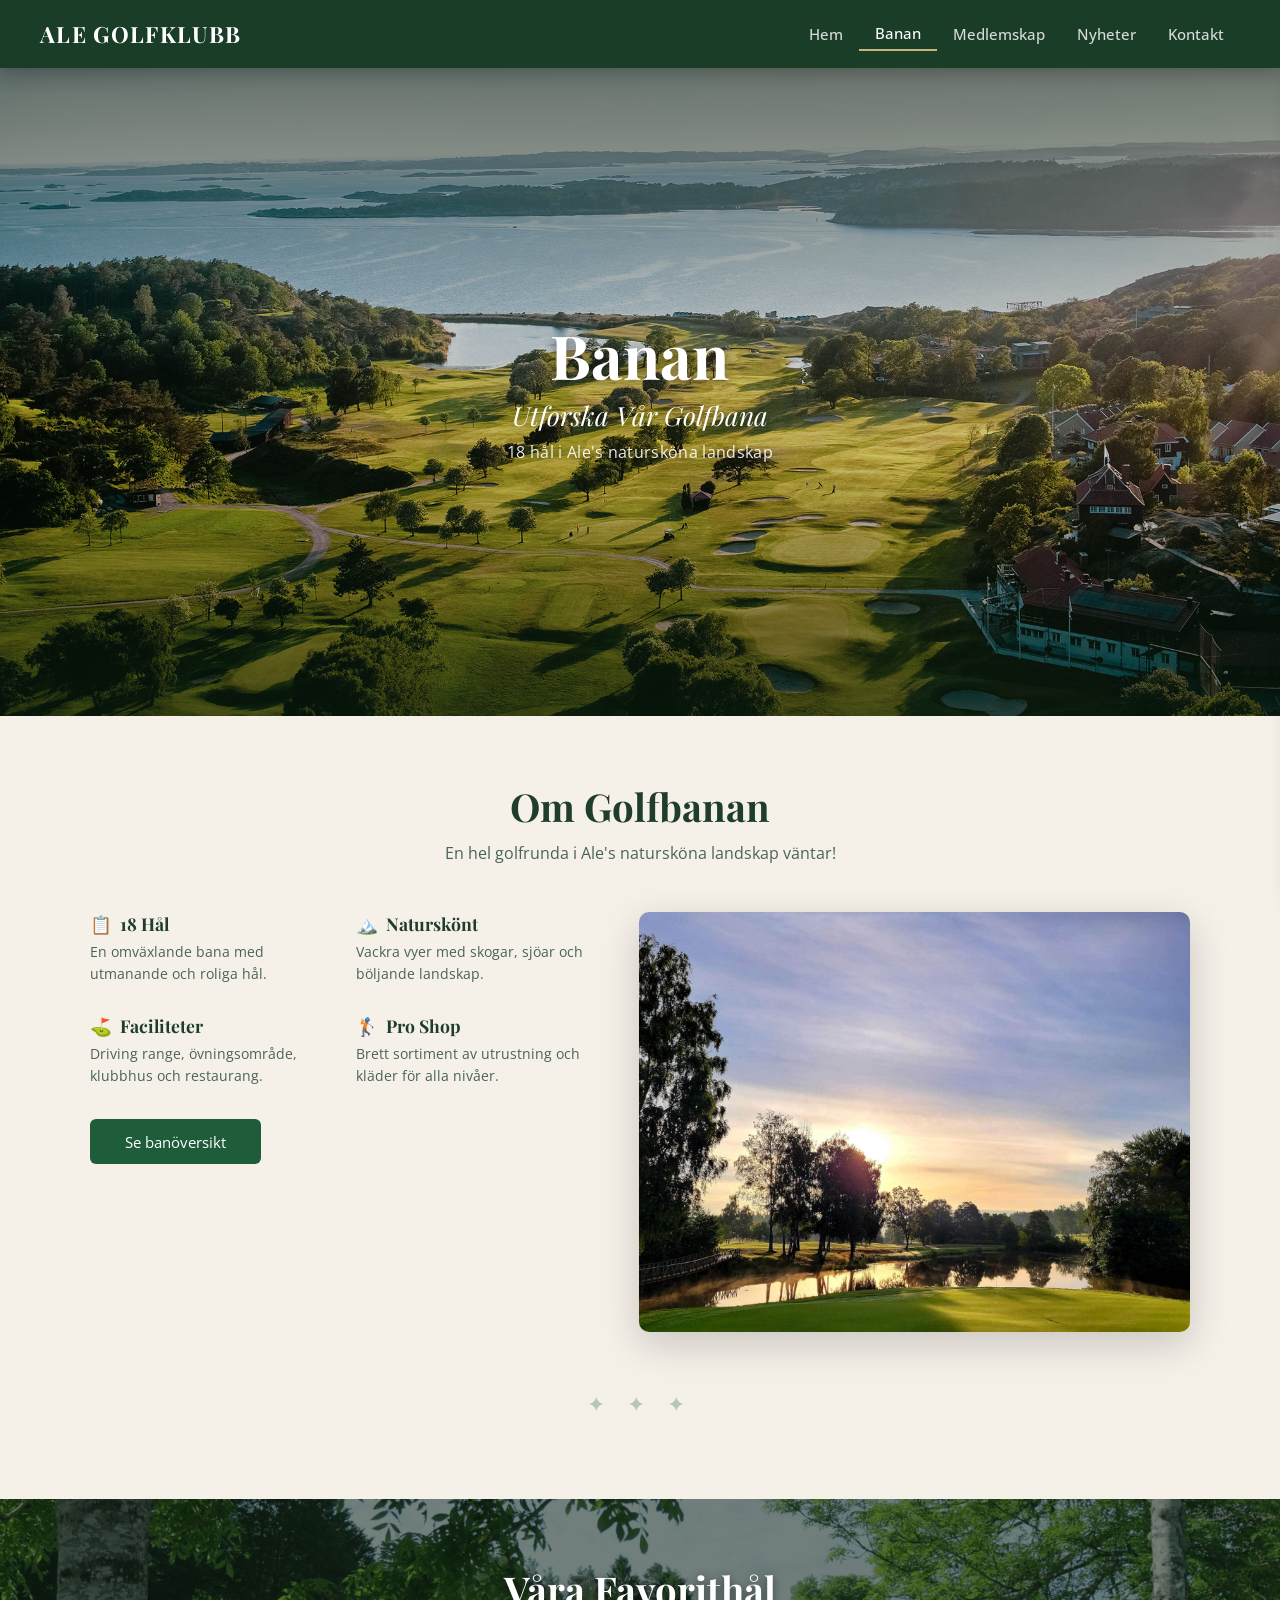
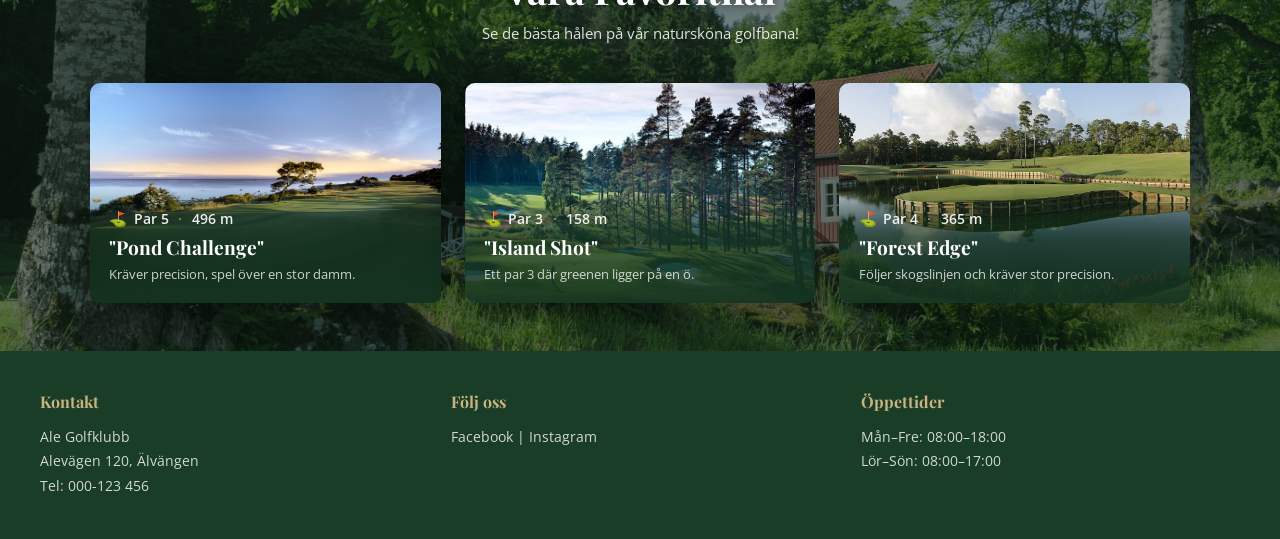
==== commit c42664f9: "måndag v.16" ====
--- a/banor.html
+++ b/banor.html
@@ -8,22 +8,35 @@
   <link rel="preconnect" href="https://fonts.gstatic.com" crossorigin>
   <link href="https://fonts.googleapis.com/css2?family=Playfair+Display:ital,wght@0,400;0,700;1,400&family=Open+Sans:wght@400;500;600&display=swap" rel="stylesheet">
   <link rel="stylesheet" href="css/style.css">
+  <link rel="stylesheet" href="css/extra.css">
 </head>
 <body>
 
-<!-- HEADER -->
 <header class="header">
   <div class="logo">ALE GOLFKLUBB</div>
   <nav class="nav">
     <a href="index.html">Hem</a>
-    <a href="banor.html">Banan</a>
+    <a href="banor.html" class="active">Banan</a>
     <a href="medlemskap.html">Medlemskap</a>
     <a href="nyheter.html">Nyheter</a>
     <a href="#">Kontakt</a>
   </nav>
+  <button class="hamburger" id="hamburger" aria-label="Öppna meny">
+    <span></span>
+    <span></span>
+    <span></span>
+  </button>
 </header>
 
-<!-- HERO -->
+<div class="menu-overlay" id="menuOverlay"></div>
+<nav class="mobile-menu" id="mobileMenu">
+  <a href="index.html">Hem</a>
+  <a href="banor.html" class="active">Banan</a>
+  <a href="medlemskap.html">Medlemskap</a>
+  <a href="nyheter.html">Nyheter</a>
+  <a href="#">Kontakt</a>
+</nav>
+
 <section class="course-hero">
   <div class="hero-content">
     <h1>Banan</h1>
@@ -32,7 +45,6 @@
   </div>
 </section>
 
-<!-- OM GOLFBANAN -->
 <section class="course-info">
   <div class="course-info-header">
     <h2>Om Golfbanan</h2>
@@ -40,62 +52,53 @@
   </div>
 
   <div class="course-info-body">
-
-    <!-- Vänster: features + knapp -->
     <div>
       <div class="course-features">
         <div class="feature-item">
           <div class="feature-icon-label">
-            <span class="icon">📋</span>
+            <span>📋</span>
             <span>18 Hål</span>
           </div>
           <p>En omväxlande bana med utmanande och roliga hål.</p>
         </div>
-
         <div class="feature-item">
           <div class="feature-icon-label">
-            <span class="icon">🏔️</span>
+            <span>🏔️</span>
             <span>Naturskönt</span>
           </div>
           <p>Vackra vyer med skogar, sjöar och böljande landskap.</p>
         </div>
-
         <div class="feature-item">
           <div class="feature-icon-label">
-            <span class="icon">⛳</span>
+            <span>⛳</span>
             <span>Faciliteter</span>
           </div>
           <p>Driving range, övningsområde, klubbhus och restaurang.</p>
         </div>
-
         <div class="feature-item">
           <div class="feature-icon-label">
-            <span class="icon">🏌️</span>
+            <span>🏌️</span>
             <span>Pro Shop</span>
           </div>
-          <p>Driving range, övningsområde, klubbhus och restaurang.</p>
+          <p>Brett sortiment av utrustning och kläder för alla nivåer.</p>
         </div>
       </div>
-
       <div style="margin-top: 2rem;">
-        <a href="#" class="course-btn">Se banöversikt</a>
+        <a href="#holes-grid" class="course-btn">Se banöversikt</a>
       </div>
     </div>
 
-    <!-- Höger: stor bild -->
     <div class="course-image-block">
       <img src="/img/Lysegardens_GK_1.jpg" alt="Golfbana vy"
            onerror="this.style.display='none'; this.nextElementSibling.style.display='block';">
       <div class="img-placeholder"></div>
     </div>
-
   </div>
 
-  <div class="divider">✦ &nbsp; ✦ &nbsp; ✦</div>
+  <div class="divider">✦ ✦ ✦</div>
 </section>
 
-<!-- FAVORITHÅL -->
-<section class="holes-bg">
+<section class="holes-bg" id="holes-grid">
   <div class="holes-header">
     <h2>Våra Favorithål</h2>
     <p>Se de bästa hålen på vår natursköna golfbana!</p>
@@ -104,10 +107,10 @@
   <div class="holes-grid">
 
     <div class="hole-card">
-      <div class="hole-img"></div>
+      <div class="hole-img" style="background-image: url('/img/9d8220f3-visby-hål-6.jpg'); background-size: cover; background-position: center;"></div>
       <div class="hole-overlay">
         <div class="hole-par-line">
-          <span class="flag-icon">⛳</span>
+          <span>⛳</span>
           <span>Par 5</span>
           <span class="dot">·</span>
           <span>496 m</span>
@@ -118,10 +121,10 @@
     </div>
 
     <div class="hole-card">
-      <div class="hole-img"></div>
+      <div class="hole-img" style="background-image: url('/img/109_Hills_GC.jpg'); background-size: cover; background-position: center;"></div>
       <div class="hole-overlay">
         <div class="hole-par-line">
-          <span class="flag-icon">⛳</span>
+          <span>⛳</span>
           <span>Par 3</span>
           <span class="dot">·</span>
           <span>158 m</span>
@@ -132,10 +135,10 @@
     </div>
 
     <div class="hole-card">
-      <div class="hole-img"></div>
+      <div class="hole-img" style="background-image: url('/img/Sawgrass_17.jpg'); background-size: cover; background-position: center;"></div>
       <div class="hole-overlay">
         <div class="hole-par-line">
-          <span class="flag-icon">⛳</span>
+          <span>⛳</span>
           <span>Par 4</span>
           <span class="dot">·</span>
           <span>365 m</span>
@@ -148,13 +151,10 @@
   </div>
 </section>
 
-<!-- FOOTER -->
 <footer class="footer">
   <div>
     <h4>Kontakt</h4>
-    <p>Ale Golfklubb</p>
-    <p>Alevägen 120, Älvängen</p>
-    <p>Tel: 000-123 456</p>
+    <p>Ale Golfklubb<br>Alevägen 120, Älvängen<br>Tel: 000-123 456</p>
   </div>
   <div>
     <h4>Följ oss</h4>
@@ -162,10 +162,24 @@
   </div>
   <div>
     <h4>Öppettider</h4>
-    <p>Mån–Fre: 08:00–18:00</p>
-    <p>Lör–Sön: 08:00–17:00</p>
+    <p>Mån–Fre: 08:00–18:00<br>Lör–Sön: 08:00–17:00</p>
   </div>
 </footer>
 
+<script>
+  const hamburger = document.getElementById('hamburger');
+  const mobileMenu = document.getElementById('mobileMenu');
+  const overlay = document.getElementById('menuOverlay');
+
+  function toggleMenu() {
+    hamburger.classList.toggle('open');
+    mobileMenu.classList.toggle('open');
+    overlay.classList.toggle('open');
+  }
+
+  hamburger.addEventListener('click', toggleMenu);
+  overlay.addEventListener('click', toggleMenu);
+</script>
+
 </body>
 </html>
--- a/css/style.css
+++ b/css/style.css
@@ -1,1253 +1,1267 @@
-/* ============================================================
-   GLOBALT / DELADE STILAR
-   ============================================================ */
-
-   @import url('https://fonts.googleapis.com/css2?family=Playfair+Display:ital,wght@0,400;0,700;1,400&family=Open+Sans:wght@400;500;600&display=swap');
-
-   *, *::before, *::after {
-     box-sizing: border-box;
-     margin: 0;
-     padding: 0;
-   }
-   
-   body {
-     font-family: 'Open Sans', sans-serif;
-     background-color: #e6f2ea;
-     color: #1f3d2b;
-   }
-   
-   .header {
-     background-color: #1a3d28;
-     color: white;
-     padding: 1.1rem 2.5rem;
-     display: flex;
-     justify-content: space-between;
-     align-items: center;
-     position: sticky;
-     top: 0;
-     z-index: 100;
-     box-shadow: 0 2px 20px rgba(0,0,0,0.3);
-   }
-   
-   .logo {
-     font-family: 'Playfair Display', serif;
-     font-size: 1.4rem;
-     font-weight: 700;
-     letter-spacing: 0.06em;
-     color: white;
-   }
-   
-   .nav {
-     display: flex;
-     align-items: center;
-     gap: 0;
-   }
-   
-   .nav a {
-     color: rgba(255,255,255,0.82);
-     padding: 0.35rem 1rem;
-     text-decoration: none;
-     font-weight: 500;
-     font-size: 0.92rem;
-     transition: color 0.2s;
-   }
-   
-   .nav a:hover { color: #c9b37e; }
-   
-   .nav a.active {
-     color: white;
-     border-bottom: 2px solid #c9b37e;
-   }
-   
-   .footer {
-     background-color: #1a3d28;
-     color: white;
-     display: grid;
-     grid-template-columns: repeat(auto-fit, minmax(200px, 1fr));
-     padding: 2.5rem 2.5rem;
-     gap: 2rem;
-   }
-   
-   .footer h4 {
-     margin-bottom: 0.8rem;
-     font-family: 'Playfair Display', serif;
-     font-size: 1rem;
-     color: #c9b37e;
-   }
-   
-   .footer p {
-     font-size: 0.88rem;
-     line-height: 1.75;
-     opacity: 0.8;
-   }
-   
-   
-   /* ============================================================
-      HEM (index.html)
-      ============================================================ */
-   
-   /* HERO */
-   .home-hero {
-     height: 90vh;
-     min-height: 560px;
-     background-image: url("/img/banner-img1.png");
-     background-size: cover;
-     background-position: center 40%;
-     display: flex;
-     align-items: flex-end;
-     justify-content: flex-start;
-     position: relative;
-   }
-   
-   .home-hero::before {
-     content: "";
-     position: absolute;
-     inset: 0;
-     background: linear-gradient(
-       135deg,
-       rgba(10,30,15,0.82) 0%,
-       rgba(10,30,15,0.30) 55%,
-       rgba(10,30,15,0.10) 100%
-     );
-   }
-   
-   .home-hero-content {
-     position: relative;
-     z-index: 1;
-     padding: 0 4rem 5rem;
-     max-width: 640px;
-     color: white;
-   }
-   
-   .home-hero-eyebrow {
-     font-size: 0.78rem;
-     font-weight: 600;
-     letter-spacing: 0.22em;
-     text-transform: uppercase;
-     color: #c9b37e;
-     margin-bottom: 1rem;
-   }
-   
-   .home-hero-content h1 {
-     font-family: 'Playfair Display', serif;
-     font-size: 4rem;
-     font-weight: 700;
-     line-height: 1.1;
-     margin-bottom: 1.2rem;
-     text-shadow: 0 2px 20px rgba(0,0,0,0.5);
-   }
-   
-   .home-hero-content p {
-     font-size: 1.05rem;
-     opacity: 0.88;
-     line-height: 1.65;
-     margin-bottom: 2rem;
-   }
-   
-   .home-hero-btns {
-     display: flex;
-     gap: 1rem;
-     flex-wrap: wrap;
-   }
-   
-   .btn-primary {
-     padding: 0.85rem 2rem;
-     background-color: #c9b37e;
-     color: #1a2e1a;
-     border: none;
-     border-radius: 6px;
-     font-size: 0.95rem;
-     font-weight: 600;
-     font-family: 'Open Sans', sans-serif;
-     cursor: pointer;
-     text-decoration: none;
-     transition: background 0.2s, transform 0.15s;
-     display: inline-block;
-   }
-   
-   .btn-primary:hover {
-     background-color: #b39e63;
-     transform: translateY(-2px);
-   }
-   
-   .btn-outline {
-     padding: 0.85rem 2rem;
-     background: transparent;
-     color: white;
-     border: 2px solid rgba(255,255,255,0.6);
-     border-radius: 6px;
-     font-size: 0.95rem;
-     font-weight: 600;
-     font-family: 'Open Sans', sans-serif;
-     cursor: pointer;
-     text-decoration: none;
-     transition: border-color 0.2s, color 0.2s;
-     display: inline-block;
-   }
-   
-   .btn-outline:hover {
-     border-color: #c9b37e;
-     color: #c9b37e;
-   }
-   
-   /* STATS BAR */
-   .home-stats {
-     background-color: #1a3d28;
-     display: grid;
-     grid-template-columns: repeat(4, 1fr);
-     text-align: center;
-   }
-   
-   .stat-item {
-     padding: 1.8rem 1rem;
-     border-right: 1px solid rgba(255,255,255,0.1);
-     color: white;
-   }
-   
-   .stat-item:last-child { border-right: none; }
-   
-   .stat-number {
-     font-family: 'Playfair Display', serif;
-     font-size: 2.2rem;
-     font-weight: 700;
-     color: #c9b37e;
-     line-height: 1;
-     margin-bottom: 0.3rem;
-   }
-   
-   .stat-label {
-     font-size: 0.75rem;
-     text-transform: uppercase;
-     letter-spacing: 0.12em;
-     opacity: 0.6;
-   }
-   
-   /* INTRO SPLIT */
-   .home-intro {
-     display: grid;
-     grid-template-columns: 1fr 1fr;
-     min-height: 500px;
-   }
-   
-   .home-intro-text {
-     background-color: #f5f0e8;
-     padding: 5rem 4rem;
-     display: flex;
-     flex-direction: column;
-     justify-content: center;
-   }
-   
-   .section-eyebrow {
-     font-size: 0.75rem;
-     font-weight: 600;
-     letter-spacing: 0.2em;
-     text-transform: uppercase;
-     color: #8a9e6e;
-     margin-bottom: 0.8rem;
-   }
-   
-   .home-intro-text h2 {
-     font-family: 'Playfair Display', serif;
-     font-size: 2.4rem;
-     color: #1f3d2b;
-     margin-bottom: 1.2rem;
-     line-height: 1.25;
-   }
-   
-   .home-intro-text p {
-     color: #4a6358;
-     line-height: 1.8;
-     margin-bottom: 1rem;
-     font-size: 0.95rem;
-   }
-   
-   .btn-green {
-     display: inline-block;
-     padding: 0.75rem 1.8rem;
-     background-color: #1f5d3a;
-     color: white;
-     border-radius: 6px;
-     text-decoration: none;
-     font-weight: 600;
-     font-size: 0.9rem;
-     transition: background 0.2s;
-     margin-top: 0.5rem;
-   }
-   
-   .btn-green:hover { background-color: #174c2f; }
-   
-   .home-intro-image {
-     background-image: url("/img/Lysegardens_GK_1.jpg");
-     background-size: cover;
-     background-position: center;
-     min-height: 400px;
-   }
-   
-   /* QUICK LINKS */
-   .home-quicklinks {
-     padding: 4.5rem 2.5rem;
-     background-color: #e6f2ea;
-   }
-   
-   .home-quicklinks h2 {
-     font-family: 'Playfair Display', serif;
-     font-size: 2rem;
-     text-align: center;
-     margin-bottom: 0.5rem;
-     color: #1f3d2b;
-   }
-   
-   .section-sub {
-     text-align: center;
-     color: #4a6358;
-     margin-bottom: 3rem;
-     font-size: 0.95rem;
-   }
-   
-   .quicklinks-grid {
-     display: grid;
-     grid-template-columns: repeat(3, 1fr);
-     gap: 1.5rem;
-     max-width: 1060px;
-     margin: 0 auto;
-   }
-   
-   .quicklink-card {
-     background: white;
-     border-radius: 12px;
-     overflow: hidden;
-     box-shadow: 0 4px 20px rgba(0,0,0,0.07);
-     transition: transform 0.25s, box-shadow 0.25s;
-     text-decoration: none;
-     color: inherit;
-     display: block;
-   }
-   
-   .quicklink-card:hover {
-     transform: translateY(-6px);
-     box-shadow: 0 14px 36px rgba(0,0,0,0.13);
-   }
-   
-   .quicklink-img {
-     height: 180px;
-     background-size: cover;
-     background-position: center;
-     background-color: #2a5c3f;
-   }
-   
-   .quicklink-body {
-     padding: 1.4rem 1.5rem 1.6rem;
-   }
-   
-   .quicklink-body h3 {
-     font-family: 'Playfair Display', serif;
-     font-size: 1.2rem;
-     margin-bottom: 0.4rem;
-     color: #1f3d2b;
-   }
-   
-   .quicklink-body p {
-     font-size: 0.85rem;
-     color: #5a7060;
-     line-height: 1.55;
-   }
-   
-   .quicklink-arrow {
-     display: inline-block;
-     margin-top: 0.8rem;
-     font-size: 0.85rem;
-     font-weight: 600;
-     color: #1f5d3a;
-   }
-   
-   /* NEWS STRIP */
-   .home-news-strip {
-     background-color: #1a3d28;
-     padding: 4.5rem 2.5rem;
-   }
-   
-   .home-news-strip h2 {
-     font-family: 'Playfair Display', serif;
-     font-size: 2rem;
-     color: white;
-     text-align: center;
-     margin-bottom: 2.5rem;
-   }
-   
-   .news-strip-grid {
-     display: grid;
-     grid-template-columns: repeat(3, 1fr);
-     gap: 1.5rem;
-     max-width: 1060px;
-     margin: 0 auto 2.5rem;
-   }
-   
-   .news-strip-card {
-     background: rgba(255,255,255,0.07);
-     border: 1px solid rgba(255,255,255,0.12);
-     border-radius: 10px;
-     padding: 1.6rem;
-     color: white;
-     transition: background 0.2s;
-   }
-   
-   .news-strip-card:hover { background: rgba(255,255,255,0.12); }
-   
-   .news-strip-tag {
-     font-size: 0.7rem;
-     text-transform: uppercase;
-     letter-spacing: 0.15em;
-     color: #c9b37e;
-     margin-bottom: 0.5rem;
-   }
-   
-   .news-strip-card h3 {
-     font-family: 'Playfair Display', serif;
-     font-size: 1.05rem;
-     margin-bottom: 0.5rem;
-     line-height: 1.35;
-   }
-   
-   .news-strip-card p {
-     font-size: 0.83rem;
-     opacity: 0.72;
-     line-height: 1.55;
-   }
-   
-   .center-link {
-     text-align: center;
-   }
-   
-   .center-link a {
-     color: #c9b37e;
-     text-decoration: none;
-     font-weight: 600;
-     font-size: 0.9rem;
-     border-bottom: 1px solid #c9b37e;
-     padding-bottom: 2px;
-   }
-   
-   
-   /* ============================================================
-      MEDLEMSKAP (medlemskap.html)
-      ============================================================ */
-   
-   .member-hero {
-     height: 65vh;
-     min-height: 440px;
-     background-image: url("/img/banner-img1.png");
-     background-size: cover;
-     background-position: center 55%;
-     display: flex;
-     align-items: center;
-     justify-content: center;
-     text-align: center;
-     position: relative;
-   }
-   
-   .member-hero::before {
-     content: "";
-     position: absolute;
-     inset: 0;
-     background: linear-gradient(to bottom,
-       rgba(10,28,18,0.65) 0%,
-       rgba(10,28,18,0.35) 50%,
-       rgba(10,28,18,0.70) 100%
-     );
-   }
-   
-   .member-hero-content {
-     position: relative;
-     z-index: 1;
-     color: white;
-     max-width: 680px;
-     padding: 0 2rem;
-   }
-   
-   .eyebrow {
-     font-size: 0.75rem;
-     font-weight: 600;
-     letter-spacing: 0.22em;
-     text-transform: uppercase;
-     color: #c9b37e;
-     margin-bottom: 1rem;
-     display: block;
-   }
-   
-   .member-hero-content h1 {
-     font-family: 'Playfair Display', serif;
-     font-size: 3.2rem;
-     font-weight: 700;
-     line-height: 1.15;
-     margin-bottom: 1rem;
-     text-shadow: 0 2px 16px rgba(0,0,0,0.4);
-   }
-   
-   .member-hero-content p {
-     font-size: 1rem;
-     opacity: 0.88;
-     margin-bottom: 2rem;
-     line-height: 1.65;
-   }
-   
-   .member-intro {
-     background-color: #f5f0e8;
-     text-align: center;
-     padding: 4rem 2rem;
-   }
-   
-   .member-intro h2 {
-     font-family: 'Playfair Display', serif;
-     font-size: 2rem;
-     margin-bottom: 0.8rem;
-     color: #1f3d2b;
-   }
-   
-   .member-intro p {
-     max-width: 580px;
-     margin: 0 auto;
-     color: #4a6358;
-     line-height: 1.8;
-     font-size: 0.95rem;
-   }
-   
-   .member-plans {
-     background-image: url("/img/Lysegardens_GK_1.jpg");
-     background-size: cover;
-     background-position: center;
-     padding: 5rem 2rem;
-     position: relative;
-   }
-   
-   .member-plans::before {
-     content: "";
-     position: absolute;
-     inset: 0;
-     background: rgba(10,28,18,0.68);
-   }
-   
-   .member-plans > * { position: relative; z-index: 1; }
-   
-   .member-plans h2 {
-     font-family: 'Playfair Display', serif;
-     font-size: 2rem;
-     color: white;
-     text-align: center;
-     margin-bottom: 3rem;
-     text-shadow: 0 2px 10px rgba(0,0,0,0.4);
-   }
-   
-   .plans-grid {
-     display: grid;
-     grid-template-columns: repeat(3, 1fr);
-     gap: 1.8rem;
-     max-width: 1000px;
-     margin: 0 auto;
-   }
-   
-   .plan-card {
-     background: rgba(255,255,255,0.10);
-     backdrop-filter: blur(12px);
-     border: 1px solid rgba(255,255,255,0.18);
-     border-radius: 14px;
-     padding: 2.5rem 2rem;
-     color: white;
-     text-align: center;
-     transition: transform 0.25s, background 0.25s;
-     position: relative;
-   }
-   
-   .plan-card:hover {
-     transform: translateY(-8px);
-     background: rgba(255,255,255,0.16);
-   }
-   
-   .plan-icon {
-     font-size: 2.2rem;
-     margin-bottom: 1rem;
-   }
-   
-   .plan-card h3 {
-     font-family: 'Playfair Display', serif;
-     font-size: 1.5rem;
-     margin-bottom: 0.5rem;
-   }
-   
-   .plan-card .plan-desc {
-     font-size: 0.83rem;
-     opacity: 0.72;
-     line-height: 1.55;
-     margin-bottom: 1.5rem;
-   }
-   
-   .plan-price {
-     font-family: 'Playfair Display', serif;
-     font-size: 2.4rem;
-     color: #c9b37e;
-   }
-   
-   .plan-price span {
-     font-size: 1rem;
-     font-weight: 400;
-     opacity: 0.7;
-   }
-   
-   .plan-card ul {
-     list-style: none;
-     margin: 1.5rem 0;
-     text-align: left;
-   }
-   
-   .plan-card ul li {
-     font-size: 0.85rem;
-     padding: 0.4rem 0;
-     border-bottom: 1px solid rgba(255,255,255,0.1);
-     opacity: 0.85;
-   }
-   
-   .btn-plan {
-     display: block;
-     margin-top: 1.5rem;
-     padding: 0.8rem 1.5rem;
-     background: #1f5d3a;
-     color: white;
-     border-radius: 8px;
-     font-family: 'Open Sans', sans-serif;
-     font-size: 0.9rem;
-     font-weight: 600;
-     cursor: pointer;
-     transition: background 0.2s;
-     text-decoration: none;
-     text-align: center;
-   }
-   
-   .plan-card.featured .btn-plan {
-     background: #c9b37e;
-     color: #1a2e1a;
-   }
-   
-   .btn-plan:hover { background: #174c2f; }
-   .plan-card.featured .btn-plan:hover { background: #b39e63; }
-   
-   .member-benefits {
-     padding: 5rem 2rem;
-     background-color: #e6f2ea;
-   }
-   
-   .member-benefits h2 {
-     font-family: 'Playfair Display', serif;
-     font-size: 2rem;
-     text-align: center;
-     margin-bottom: 3.5rem;
-     color: #1f3d2b;
-   }
-   
-   .benefit-row {
-     display: grid;
-     grid-template-columns: 1fr 1fr;
-     gap: 0;
-     max-width: 1000px;
-     margin: 0 auto 4px;
-     border-radius: 12px;
-     overflow: hidden;
-     box-shadow: 0 4px 20px rgba(0,0,0,0.07);
-   }
-   
-   .benefit-row.reverse { direction: rtl; }
-   .benefit-row.reverse > * { direction: ltr; }
-   
-   .benefit-text {
-     background: white;
-     padding: 3rem;
-     display: flex;
-     flex-direction: column;
-     justify-content: center;
-   }
-   
-   .benefit-icon-large {
-     font-size: 2rem;
-     margin-bottom: 1rem;
-   }
-   
-   .benefit-text h3 {
-     font-family: 'Playfair Display', serif;
-     font-size: 1.4rem;
-     margin-bottom: 0.7rem;
-     color: #1f3d2b;
-   }
-   
-   .benefit-text p {
-     font-size: 0.9rem;
-     color: #4a6358;
-     line-height: 1.75;
-   }
-   
-   .benefit-img {
-     min-height: 240px;
-     background-size: cover;
-     background-position: center;
-     background-color: #2a5c3f;
-   }
-   
-   .member-cta {
-     background-color: #1a3d28;
-     text-align: center;
-     padding: 5rem 2rem;
-     color: white;
-     position: relative;
-     overflow: hidden;
-   }
-   
-   .member-cta h2 {
-     font-family: 'Playfair Display', serif;
-     font-size: 2.5rem;
-     margin-bottom: 1rem;
-     position: relative;
-   }
-   
-   .member-cta p {
-     opacity: 0.8;
-     margin-bottom: 2rem;
-     font-size: 1rem;
-     position: relative;
-   }
-   
-   
-   /* ============================================================
-      NYHETER (nyheter.html)
-      ============================================================ */
-   
-   .news-hero {
-     height: 55vh;
-     min-height: 380px;
-     background-image: url("/img/banner-img1.png");
-     background-size: cover;
-     background-position: center 35%;
-     display: flex;
-     align-items: center;
-     justify-content: center;
-     text-align: center;
-     position: relative;
-   }
-   
-   .news-hero::before {
-     content: "";
-     position: absolute;
-     inset: 0;
-     background: rgba(10,28,18,0.60);
-   }
-   
-   .news-hero-content {
-     position: relative;
-     z-index: 1;
-     color: white;
-   }
-   
-   .news-hero-content h1 {
-     font-family: 'Playfair Display', serif;
-     font-size: 3.2rem;
-     font-weight: 700;
-     text-shadow: 0 2px 16px rgba(0,0,0,0.4);
-   }
-   
-   .news-featured {
-     background-color: #f5f0e8;
-     padding: 4rem 2.5rem;
-   }
-   
-   .news-featured-inner {
-     max-width: 1100px;
-     margin: 0 auto;
-     display: grid;
-     grid-template-columns: 1.2fr 1fr;
-     gap: 3rem;
-     align-items: center;
-   }
-   
-   .news-featured-img {
-     height: 400px;
-     border-radius: 12px;
-     overflow: hidden;
-     background-color: #2a5c3f;
-     background-image: url("/img/banner-img1.png");
-     background-size: cover;
-     background-position: center;
-     box-shadow: 0 16px 48px rgba(0,0,0,0.15);
-   }
-   
-   .news-featured-text h2 {
-     font-family: 'Playfair Display', serif;
-     font-size: 2rem;
-     color: #1f3d2b;
-     margin-bottom: 1rem;
-     line-height: 1.3;
-   }
-   
-   .news-date {
-     font-size: 0.8rem;
-     color: #8a9e6e;
-     margin-bottom: 1rem;
-     display: block;
-   }
-   
-   .news-featured-text p {
-     color: #4a6358;
-     font-size: 0.95rem;
-     line-height: 1.8;
-     margin-bottom: 1.5rem;
-   }
-   
-   .news-grid-section {
-     padding: 4rem 2.5rem;
-     background-color: #e6f2ea;
-   }
-   
-   .news-grid-section h2 {
-     font-family: 'Playfair Display', serif;
-     font-size: 1.8rem;
-     color: #1f3d2b;
-     padding-bottom: 0.8rem;
-     border-bottom: 2px solid #c9b37e;
-     max-width: 1100px;
-     margin: 0 auto 2rem;
-   }
-   
-   .news-article-grid {
-     display: grid;
-     grid-template-columns: repeat(3, 1fr);
-     gap: 1.8rem;
-     max-width: 1100px;
-     margin: 0 auto;
-   }
-   
-   .news-article-card {
-     background: white;
-     border-radius: 10px;
-     overflow: hidden;
-     box-shadow: 0 4px 16px rgba(0,0,0,0.07);
-     transition: transform 0.22s, box-shadow 0.22s;
-     text-decoration: none;
-     color: inherit;
-     display: block;
-   }
-   
-   .news-article-card:hover {
-     transform: translateY(-5px);
-     box-shadow: 0 12px 32px rgba(0,0,0,0.12);
-   }
-   
-   .news-article-img {
-     height: 190px;
-     background-color: #2a5c3f;
-     background-size: cover;
-     background-position: center;
-   }
-   
-   .news-article-body {
-     padding: 1.4rem 1.5rem 1.6rem;
-   }
-   
-   .news-tag {
-     display: inline-block;
-     font-size: 0.68rem;
-     font-weight: 700;
-     letter-spacing: 0.12em;
-     text-transform: uppercase;
-     color: #1f5d3a;
-     background: #e6f2ea;
-     border-radius: 4px;
-     padding: 0.2rem 0.6rem;
-     margin-bottom: 0.7rem;
-   }
-   
-   .news-article-body h3 {
-     font-family: 'Playfair Display', serif;
-     font-size: 1.1rem;
-     margin-bottom: 0.5rem;
-     color: #1f3d2b;
-     line-height: 1.35;
-   }
-   
-   .news-article-body p {
-     font-size: 0.85rem;
-     color: #4a6358;
-     line-height: 1.6;
-   }
-   
-   .news-newsletter {
-     background-color: #1a3d28;
-     padding: 4rem 2rem;
-     text-align: center;
-     color: white;
-   }
-   
-   .news-newsletter h2 {
-     font-family: 'Playfair Display', serif;
-     font-size: 2rem;
-     margin-bottom: 0.7rem;
-   }
-   
-   .news-newsletter p {
-     opacity: 0.78;
-     margin-bottom: 2rem;
-     font-size: 0.95rem;
-   }
-   
-   .newsletter-form {
-     display: flex;
-     gap: 0.8rem;
-     justify-content: center;
-     flex-wrap: wrap;
-   }
-   
-   .newsletter-form input {
-     padding: 0.8rem 1.5rem;
-     border-radius: 6px;
-     border: 1px solid rgba(255,255,255,0.2);
-     font-size: 0.9rem;
-     font-family: 'Open Sans', sans-serif;
-     min-width: 280px;
-     background: rgba(255,255,255,0.10);
-     color: white;
-   }
-   
-   .newsletter-form input::placeholder { 
-    color: rgba(255,255,255,0.55); 
-   }
-
-   .newsletter-form input:focus { 
-    outline: none; 
-    border-color: #c9b37e; 
-   }
-   
-   .newsletter-form button {
-     padding: 0.8rem 2rem;
-     background: #c9b37e;
-     color: #1a2e1a;
-     border: none;
-     border-radius: 6px;
-     font-family: 'Open Sans', sans-serif;
-     font-weight: 700;
-     font-size: 0.9rem;
-     cursor: pointer;
-     transition: background 0.2s;
-   }
-   
-   .newsletter-form button:hover { background: #b39e63; }
-   
-   
-   /* ============================================================
-      BANOR (banor.html) — ORÖRD
-      ============================================================ */
-   
-   .course-hero {
-     height: 72vh;
-     min-height: 480px;
-     background-image: url("/img/Startbild-GGK.jpg");
-     background-size: cover;
-     background-position: center 30%;
-     display: flex;
-     align-items: center;
-     justify-content: center;
-     text-align: center;
-     position: relative;
-   }
-   
-   .course-hero::before {
-     content: "";
-     position: absolute;
-     inset: 0;
-     background: linear-gradient(
-       to bottom,
-       rgba(10,30,15,0.55) 0%,
-       rgba(10,30,15,0.20) 40%,
-       rgba(10,30,15,0.20) 60%,
-       rgba(10,30,15,0.65) 100%
-     );
-   }
-   
-   .course-hero .hero-content {
-     position: relative;
-     z-index: 1;
-     color: white;
-     text-shadow: 0 2px 12px rgba(0,0,0,0.45);
-     background: none;
-     padding: 0;
-     border-radius: 0;
-   }
-   
-   .course-hero h1 {
-     font-family: 'Playfair Display', serif;
-     font-size: 3.8rem;
-     font-weight: 700;
-     line-height: 1.1;
-     margin-bottom: 0.5rem;
-   }
-   
-   .course-hero .subtitle {
-     font-family: 'Playfair Display', serif;
-     font-size: 1.65rem;
-     font-weight: 400;
-     font-style: italic;
-     margin-bottom: 0.5rem;
-   }
-   
-   .course-hero .tagline {
-     display: block;
-     font-size: 1rem;
-     font-weight: 400;
-     opacity: 0.9;
-     letter-spacing: 0.02em;
-     margin-top: 0;
-   }
-   
-   .course-info {
-     background-color: #f5f0e8;
-     background-image: url("data:image/svg+xml,%3Csvg xmlns='http://www.w3.org/2000/svg' width='300' height='300'%3E%3Cfilter id='n'%3E%3CfeTurbulence type='fractalNoise' baseFrequency='0.75' numOctaves='4' stitchTiles='stitch'/%3E%3C/filter%3E%3Crect width='300' height='300' filter='url(%23n)' opacity='0.04'/%3E%3C/svg%3E");
-     padding: 4rem 2rem 4.5rem;
-   }
-   
-   .course-info-header {
-     text-align: center;
-     margin-bottom: 3rem;
-   }
-   
-   .course-info-header h2 {
-     font-family: 'Playfair Display', serif;
-     font-size: 2.4rem;
-     font-weight: 700;
-     color: #1f3d2b;
-     margin-bottom: 0.6rem;
-   }
-   
-   .course-info-header p {
-     font-size: 1rem;
-     color: #4a6358;
-   }
-   
-   .course-info-body {
-     max-width: 1100px;
-     margin: 0 auto;
-     display: grid;
-     grid-template-columns: 1fr 1.1fr;
-     gap: 3rem;
-     align-items: start;
-   }
-   
-   .course-features {
-     display: grid;
-     grid-template-columns: 1fr 1fr;
-     gap: 1.8rem 2rem;
-   }
-   
-   .feature-item {
-     display: flex;
-     flex-direction: column;
-     gap: 0.4rem;
-   }
-   
-   .feature-icon-label {
-     display: flex;
-     align-items: center;
-     gap: 0.5rem;
-     font-family: 'Playfair Display', serif;
-     font-size: 1.1rem;
-     font-weight: 700;
-     color: #1f3d2b;
-   }
-   
-   .feature-icon-label .icon {
-     font-size: 1.2rem;
-     opacity: 0.8;
-   }
-   
-   .feature-item p {
-     font-size: 0.88rem;
-     color: #4a6358;
-     line-height: 1.55;
-   }
-   
-   .course-btn {
-     display: inline-block;
-     padding: 0.8rem 2.2rem;
-     background-color: #1f5d3a;
-     color: white;
-     border: none;
-     border-radius: 6px;
-     font-size: 0.95rem;
-     font-family: 'Open Sans', sans-serif;
-     cursor: pointer;
-     transition: background 0.2s;
-     text-decoration: none;
-   }
-   
-   .course-btn:hover { background-color: #174c2f; }
-   
-   .course-image-block {
-     border-radius: 10px;
-     overflow: hidden;
-     box-shadow: 0 12px 40px rgba(0,0,0,0.18);
-     height: 420px;
-   }
-   
-   .course-image-block img {
-     width: 100%;
-     height: 100%;
-     object-fit: cover;
-     display: block;
-   }
-   
-   .img-placeholder {
-     width: 100%;
-     height: 100%;
-     background: linear-gradient(160deg, #3a7d54 0%, #2a5c3f 50%, #1a3d28 100%);
-   }
-   
-   .divider {
-     text-align: center;
-     color: #8aac96;
-     font-size: 1.4rem;
-     letter-spacing: 0.5rem;
-     padding: 0.5rem 0;
-     opacity: 0.6;
-     margin-top: 3rem;
-   }
-   
-   .holes-bg {
-     background-image: url("/img/banner-img1.png");
-     background-size: cover;
-     background-position: center;
-     background-color: #1a3d28;
-     padding: 4rem 2rem 3rem;
-     position: relative;
-   }
-   
-   .holes-bg::before {
-     content: "";
-     position: absolute;
-     inset: 0;
-     background: rgba(10,28,18,0.55);
-   }
-   
-   .holes-bg > * { position: relative; z-index: 1; }
-   
-   .holes-header {
-     text-align: center;
-     margin-bottom: 2.5rem;
-     color: white;
-   }
-   
-   .holes-header h2 {
-     font-family: 'Playfair Display', serif;
-     font-size: 2.4rem;
-     font-weight: 700;
-     text-shadow: 0 2px 10px rgba(0,0,0,0.5);
-     margin-bottom: 0.5rem;
-   }
-   
-   .holes-header p { font-size: 0.95rem; opacity: 0.85; }
-   
-   .holes-grid {
-     display: grid;
-     grid-template-columns: repeat(3, 1fr);
-     gap: 1.5rem;
-     max-width: 1100px;
-     margin: 0 auto;
-   }
-   
-   .hole-card {
-     border-radius: 10px;
-     overflow: hidden;
-     position: relative;
-     background: #1a3d28;
-     box-shadow: 0 8px 30px rgba(0,0,0,0.35);
-     cursor: pointer;
-     transition: transform 0.25s;
-   }
-   
-   .hole-card:hover { transform: translateY(-6px); }
-   
-   .hole-img {
-     height: 220px;
-     background-image: url("/img/hole.jpg");
-     background-size: cover;
-     background-position: center;
-   }
-   
-   .hole-card:nth-child(1) .hole-img {
-     background-image: url("/img/Skärmbild 2026-03-30 140419.jpg"), linear-gradient(160deg, #4a8c64, #1a4a2e);
-   }
-   .hole-card:nth-child(2) .hole-img {
-     background-image: url("/img/Skärmbild 2026-03-30 140430.jpg"), linear-gradient(160deg, #3d7a58, #1a3d2a);
-   }
-   .hole-card:nth-child(3) .hole-img {
-     background-image: url("/img/Skärmbild 2026-03-30 140443.jpg"), linear-gradient(160deg, #2d6040, #172e20);
-   }
-   
-   .hole-overlay {
-     position: absolute;
-     bottom: 0; left: 0; right: 0;
-     background: linear-gradient(to top, rgba(20,52,32,0.96) 0%, rgba(20,52,32,0.7) 55%, transparent 100%);
-     padding: 1.5rem 1.2rem 1.2rem;
-     color: white;
-   }
-   
-   .hole-par-line {
-     display: flex;
-     align-items: center;
-     gap: 0.4rem;
-     font-size: 0.9rem;
-     font-weight: 600;
-     margin-bottom: 0.35rem;
-     opacity: 0.92;
-     letter-spacing: 0.02em;
-   }
-   
-   .hole-par-line .flag-icon { font-size: 1rem; }
-   .hole-par-line .dot { opacity: 0.5; margin: 0 0.2rem; }
-   
-   .hole-name {
-     font-family: 'Playfair Display', serif;
-     font-size: 1.2rem;
-     font-weight: 700;
-     margin-bottom: 0.35rem;
-   }
-   
-   .hole-desc { font-size: 0.8rem; opacity: 0.78; line-height: 1.45; }
-   
-   
-   /* ============================================================
-      RESPONSIV
-      ============================================================ */
-   
-   @media (max-width: 900px) {
-     .home-stats { grid-template-columns: repeat(2, 1fr); }
-     .home-intro { grid-template-columns: 1fr; }
-     .home-intro-image { min-height: 280px; }
-     .quicklinks-grid { grid-template-columns: 1fr 1fr; }
-     .news-strip-grid { grid-template-columns: 1fr 1fr; }
-     .plans-grid { grid-template-columns: 1fr; max-width: 420px; margin-left: auto; margin-right: auto; }
-     .benefit-row { grid-template-columns: 1fr; }
-     .benefit-row.reverse { direction: ltr; }
-     .news-featured-inner { grid-template-columns: 1fr; }
-     .news-featured-img { height: 260px; }
-     .news-article-grid { grid-template-columns: 1fr 1fr; }
-     .course-info-body { grid-template-columns: 1fr; }
-     .course-image-block { height: 280px; order: -1; }
-     .holes-grid { grid-template-columns: 1fr; }
-     .course-hero h1 { font-size: 2.5rem; }
-     .course-hero .subtitle { font-size: 1.2rem; }
-   }
-   
-   @media (max-width: 600px) {
-     .home-hero-content { padding: 0 1.5rem 3.5rem; }
-     .home-hero-content h1 { font-size: 2.6rem; }
-     .quicklinks-grid { grid-template-columns: 1fr; }
-     .news-strip-grid { grid-template-columns: 1fr; }
-     .news-article-grid { grid-template-columns: 1fr; }
-     .member-hero-content h1 { font-size: 2.2rem; }
-     .course-features { grid-template-columns: 1fr; }
-     .logo { font-size: 1.1rem; }
-     .nav a { padding: 0.3rem 0.5rem; font-size: 0.82rem; }
-     .home-intro-text { padding: 3rem 1.8rem; }
-   }+@import url('https://fonts.googleapis.com/css2?family=Playfair+Display:ital,wght@0,400;0,700;1,400&family=Open+Sans:wght@400;500;600&display=swap');
+
+*, *::before, *::after {
+  box-sizing: border-box;
+  margin: 0;
+  padding: 0;
+}
+
+body {
+  font-family: 'Open Sans', sans-serif;
+  background-color: #e6f2ea;
+  color: #1f3d2b;
+}
+
+/* ── DELADE VERKTYG ─────────────────────────────────────── */
+
+.eyebrow {
+  display: block;
+  font-size: 0.75rem;
+  font-weight: 600;
+  letter-spacing: 0.22em;
+  text-transform: uppercase;
+  color: #c9b37e;
+  margin-bottom: 1rem;
+}
+
+.gold-line {
+  width: 60px;
+  height: 3px;
+  background: #c9b37e;
+  margin: 1rem auto;
+  border-radius: 2px;
+}
+
+/* Knappar — alla varianter */
+.btn,
+.btn-primary,
+.btn-outline,
+.btn-green,
+.btn-dark,
+.btn-gold,
+.btn-ghost {
+  display: inline-block;
+  padding: 0.8rem 2rem;
+  border: none;
+  border-radius: 6px;
+  font-family: 'Open Sans', sans-serif;
+  font-size: 0.95rem;
+  font-weight: 600;
+  cursor: pointer;
+  text-decoration: none;
+  transition: background 0.2s, transform 0.15s;
+}
+
+.btn-primary,
+.btn-gold {
+  background: #c9b37e;
+  color: #1a2e1a;
+}
+.btn-primary:hover,
+.btn-gold:hover {
+  background: #b39e63;
+  transform: translateY(-2px);
+}
+
+.btn-dark,.btn-green {
+  background: #1f5d3a;
+  color: white;
+}
+.btn-dark:hover,
+.btn-green:hover {
+  background: #174c2f;
+}
+
+.btn-outline,
+.btn-ghost {
+  background: transparent;
+  color: white;
+  border: 2px solid rgba(255,255,255,0.6);
+}
+.btn-outline:hover,
+.btn-ghost:hover {
+  border-color: #c9b37e;
+  color: #c9b37e;
+}
+
+/* Kort */
+.card-grid {
+  display: grid;
+  grid-template-columns: repeat(3, 1fr);
+  gap: 1.5rem;
+  max-width: 1100px;
+  margin: 0 auto;
+}
+
+.card-white {
+  background: white;
+  border-radius: 10px;
+  overflow: hidden;
+  box-shadow: 0 4px 16px rgba(0,0,0,0.07);
+  transition: transform 0.22s, box-shadow 0.22s;
+  text-decoration: none;
+  color: inherit;
+  display: block;
+}
+.card-white:hover {
+  transform: translateY(-5px);
+  box-shadow: 0 12px 32px rgba(0,0,0,0.12);
+}
+
+.card-img {
+  height: 190px;
+  background-color: #2a5c3f;
+  background-size: cover;
+  background-position: center;
+}
+
+.card-body {
+  padding: 1.4rem 1.5rem 1.6rem;
+}
+.card-body h3 {
+  font-family: 'Playfair Display', serif;
+  font-size: 1.1rem;
+  margin-bottom: 0.5rem;
+  color: #1f3d2b;
+  line-height: 1.35;
+}
+.card-body p {
+  font-size: 0.85rem;
+  color: #4a6358;
+  line-height: 1.6;
+}
+
+.card-glass {
+  background: rgba(255,255,255,0.10);
+  backdrop-filter: blur(12px);
+  border: 1px solid rgba(255,255,255,0.18);
+  border-radius: 14px;
+  padding: 2.5rem 2rem;
+  color: white;
+  text-align: center;
+  transition: transform 0.25s, background 0.25s;
+  position: relative;
+}
+.card-glass:hover {
+  transform: translateY(-8px);
+  background: rgba(255,255,255,0.16);
+}
+.card-glass.featured {
+  background: rgba(201,179,126,0.18);
+  border-color: #c9b37e;
+}
+
+.card-dark {
+  background: rgba(255,255,255,0.07);
+  border: 1px solid rgba(255,255,255,0.12);
+  border-radius: 10px;
+  padding: 1.6rem;
+  color: white;
+  transition: background 0.2s;
+}
+.card-dark:hover {
+  background: rgba(255,255,255,0.12);
+}
+
+/* Nyhets-etiketter */
+.news-tag {
+  display: inline-block;
+  font-size: 0.68rem;
+  font-weight: 700;
+  letter-spacing: 0.12em;
+  text-transform: uppercase;
+  color: #1f5d3a;
+  background: #e6f2ea;
+  border-radius: 4px;
+  padding: 0.2rem 0.6rem;
+  margin-bottom: 0.7rem;
+}
+.news-date {
+  display: block;
+  font-size: 0.78rem;
+  color: #8a9e6e;
+  margin-bottom: 0.5rem;
+}
+.news-strip-tag {
+  font-size: 0.7rem;
+  text-transform: uppercase;
+  letter-spacing: 0.15em;
+  color: #c9b37e;
+  margin-bottom: 0.5rem;
+  display: block;
+}
+
+.center-link {
+  text-align: center;
+}
+.center-link a {
+  color: #c9b37e;
+  text-decoration: none;
+  font-weight: 600;
+  font-size: 0.9rem;
+  border-bottom: 1px solid #c9b37e;
+  padding-bottom: 2px;
+}
+
+/* ── HEADER & HAMBURGERMENY ──────────────────────────────── */
+
+.header {
+  background-color: #1a3d28;
+  padding: 1.1rem 2.5rem;
+  display: flex;
+  justify-content: space-between;
+  align-items: center;
+  position: sticky;
+  top: 0;
+  z-index: 200;
+  box-shadow: 0 2px 20px rgba(0,0,0,0.3);
+}
+
+.logo {
+  font-family: 'Playfair Display', serif;
+  font-size: 1.4rem;
+  font-weight: 700;
+  letter-spacing: 0.06em;
+  color: white;
+}
+
+.nav {
+  display: flex;
+  align-items: center;
+  gap: 0;
+}
+.nav a {
+  color: rgba(255,255,255,0.82);
+  padding: 0.35rem 1rem;
+  text-decoration: none;
+  font-weight: 500;
+  font-size: 0.92rem;
+  transition: color 0.2s;
+}
+.nav a:hover {
+  color: #c9b37e;
+}
+.nav a.active {
+  color: white;
+  border-bottom: 2px solid #c9b37e;
+}
+
+/* Hamburgarknapp — dold på desktop */
+.hamburger {
+  display: none;
+  flex-direction: column;
+  justify-content: center;
+  gap: 5px;
+  background: none;
+  border: none;
+  cursor: pointer;
+  padding: 4px;
+  z-index: 300;
+}
+
+.hamburger span {
+  display: block;
+  width: 24px;
+  height: 2px;
+  background: white;
+  border-radius: 2px;
+  transition: transform 0.25s, opacity 0.25s;
+}
+
+/* Animering när menyn är öppen */
+.hamburger.open span:nth-child(1) {
+  transform: translateY(7px) rotate(45deg);
+}
+.hamburger.open span:nth-child(2) {
+  opacity: 0;
+}
+.hamburger.open span:nth-child(3) {
+  transform: translateY(-7px) rotate(-45deg);
+}
+
+/* Sidopanel-meny */
+.mobile-menu {
+  position: fixed;
+  top: 0;
+  right: -280px;
+  width: 260px;
+  height: 100vh;
+  background: #1a3d28;
+  z-index: 150;
+  padding: 5rem 2rem 2rem;
+  display: flex;
+  flex-direction: column;
+  gap: 0.3rem;
+  box-shadow: -4px 0 24px rgba(0,0,0,0.3);
+  transition: right 0.3s ease;
+}
+
+.mobile-menu.open {
+  right: 0;
+}
+
+.mobile-menu a {
+  color: rgba(255,255,255,0.85);
+  text-decoration: none;
+  font-size: 1.1rem;
+  font-weight: 500;
+  padding: 0.9rem 0;
+  border-bottom: 1px solid rgba(255,255,255,0.1);
+  transition: color 0.2s;
+}
+.mobile-menu a:hover {
+  color: #c9b37e;
+}
+.mobile-menu a.active {
+  color: #c9b37e;
+}
+
+/* Overlay bakom menyn */
+.menu-overlay {
+  display: none;
+  position: fixed;
+  inset: 0;
+  background: rgba(0,0,0,0.45);
+  z-index: 140;
+}
+.menu-overlay.open {
+  display: block;
+}
+
+/* ── FOOTER ──────────────────────────────────────────────── */
+
+.footer {
+  background-color: #1a3d28;
+  color: white;
+  display: grid;
+  grid-template-columns: repeat(auto-fit, minmax(200px, 1fr));
+  padding: 2.5rem;
+  gap: 2rem;
+}
+.footer h4 {
+  font-family: 'Playfair Display', serif;
+  font-size: 1rem;
+  color: #c9b37e;
+  margin-bottom: 0.8rem;
+}
+.footer p {
+  font-size: 0.88rem;
+  line-height: 1.75;
+  opacity: 0.8;
+}
+
+/* ── HEM ─────────────────────────────────────────────────── */
+
+.home-hero {
+  height: 90vh;
+  min-height: 560px;
+  background-image: url("/img/banner-img1.png");
+  background-size: cover;
+  background-position: center 40%;
+  display: flex;
+  align-items: flex-end;
+  justify-content: flex-start;
+  position: relative;
+}
+.home-hero::before {
+  content: "";
+  position: absolute;
+  inset: 0;
+  background: linear-gradient(135deg, rgba(10,30,15,0.82) 0%, rgba(10,30,15,0.30) 55%, rgba(10,30,15,0.10) 100%);
+}
+
+.home-hero-content {
+  position: relative;
+  z-index: 1;
+  padding: 0 4rem 5rem;
+  max-width: 640px;
+  color: white;
+}
+.home-hero-eyebrow {
+  display: block;
+  font-size: 0.75rem;
+  font-weight: 600;
+  letter-spacing: 0.22em;
+  text-transform: uppercase;
+  color: #c9b37e;
+  margin-bottom: 1rem;
+}
+.home-hero-content h1 {
+  font-family: 'Playfair Display', serif;
+  font-size: 4rem;
+  font-weight: 700;
+  line-height: 1.1;
+  margin-bottom: 1.2rem;
+  text-shadow: 0 2px 20px rgba(0,0,0,0.5);
+}
+.home-hero-content p {
+  font-size: 1.05rem;
+  opacity: 0.88;
+  line-height: 1.65;
+  margin-bottom: 2rem;
+}
+.home-hero-btns,
+.hero-btns {
+  display: flex;
+  gap: 1rem;
+  flex-wrap: wrap;
+}
+
+.home-stats {
+  background-color: #1a3d28;
+  display: grid;
+  grid-template-columns: repeat(4, 1fr);
+  text-align: center;
+}
+.stat-item {
+  padding: 1.8rem 1rem;
+  border-right: 1px solid rgba(255,255,255,0.1);
+  color: white;
+}
+.stat-item:last-child {
+  border-right: none;
+}
+.stat-number {
+  font-family: 'Playfair Display', serif;
+  font-size: 2.2rem;
+  font-weight: 700;
+  color: #c9b37e;
+  line-height: 1;
+  margin-bottom: 0.3rem;
+}
+.stat-label {
+  font-size: 0.75rem;
+  text-transform: uppercase;
+  letter-spacing: 0.12em;
+  opacity: 0.6;
+}
+
+.home-intro {
+  display: grid;
+  grid-template-columns: 1fr 1fr;
+  min-height: 500px;
+}
+.home-intro-text {
+  background-color: #f5f0e8;
+  padding: 5rem 4rem;
+  display: flex;
+  flex-direction: column;
+  justify-content: center;
+}
+.home-intro-text .eyebrow,
+.section-eyebrow {
+  display: block;
+  font-size: 0.75rem;
+  font-weight: 600;
+  letter-spacing: 0.2em;
+  text-transform: uppercase;
+  color: #8a9e6e;
+  margin-bottom: 0.8rem;
+}
+.home-intro-text h2 {
+  font-family: 'Playfair Display', serif;
+  font-size: 2.4rem;
+  color: #1f3d2b;
+  margin-bottom: 1.2rem;
+  line-height: 1.25;
+}
+.home-intro-text p {
+  color: #4a6358;
+  line-height: 1.8;
+  margin-bottom: 1rem;
+  font-size: 0.95rem;
+}
+.home-intro-image {
+  background-image: url("/img/Lysegardens_GK_1.jpg");
+  background-size: cover;
+  background-position: center;
+  min-height: 400px;
+}
+
+/* Quicklinks */
+.home-quicklinks {
+  padding: 4.5rem 2.5rem;
+  background-color: #e6f2ea;
+  text-align: center;
+}
+.home-quicklinks h2 {
+  font-family: 'Playfair Display', serif;
+  font-size: 2rem;
+  margin-bottom: 0.5rem;
+  color: #1f3d2b;
+}
+.section-sub {
+  color: #4a6358;
+  margin-bottom: 3rem;
+  font-size: 0.95rem;
+}
+
+.quicklinks-grid {
+  display: grid;
+  grid-template-columns: repeat(3, 1fr);
+  gap: 1.5rem;
+  max-width: 1060px;
+  margin: 0 auto;
+  text-align: left;
+}
+.quicklink-card {
+  background: white;
+  border-radius: 12px;
+  overflow: hidden;
+  box-shadow: 0 4px 20px rgba(0,0,0,0.07);
+  transition: transform 0.25s, box-shadow 0.25s;
+  text-decoration: none;
+  color: inherit;
+  display: block;
+}
+.quicklink-card:hover {
+  transform: translateY(-6px);
+  box-shadow: 0 14px 36px rgba(0,0,0,0.13);
+}
+.quicklink-img {
+  height: 180px;
+  background-size: cover;
+  background-position: center;
+  background-color: #2a5c3f;
+}
+.quicklink-body {
+  padding: 1.4rem 1.5rem 1.6rem;
+}
+.quicklink-body h3 {
+  font-family: 'Playfair Display', serif;
+  font-size: 1.2rem;
+  margin-bottom: 0.4rem;
+  color: #1f3d2b;
+}
+.quicklink-body p {
+  font-size: 0.85rem;
+  color: #5a7060;
+  line-height: 1.55;
+}
+.quicklink-arrow {
+  display: inline-block;
+  margin-top: 0.8rem;
+  font-size: 0.85rem;
+  font-weight: 600;
+  color: #1f5d3a;
+}
+
+/* Nyhetsstrip på hem */
+.home-news-strip {
+  background-color: #1a3d28;
+  padding: 4.5rem 2.5rem;
+  text-align: center;
+}
+.home-news-strip h2 {
+  font-family: 'Playfair Display', serif;
+  font-size: 2rem;
+  color: white;
+  margin-bottom: 2.5rem;
+}
+.news-strip-grid {
+  display: grid;
+  grid-template-columns: repeat(3, 1fr);
+  gap: 1.5rem;
+  max-width: 1060px;
+  margin: 0 auto 2.5rem;
+  text-align: left;
+}
+.news-strip-card h3 {
+  font-family: 'Playfair Display', serif;
+  font-size: 1.05rem;
+  margin-bottom: 0.5rem;
+  line-height: 1.35;
+}
+.news-strip-card p {
+  font-size: 0.83rem;
+  opacity: 0.72;
+  line-height: 1.55;
+}
+
+/* ── MEDLEMSKAP ──────────────────────────────────────────── */
+
+.member-hero {
+  height: 65vh;
+  min-height: 440px;
+  background-image: url("/img/banner-img1.png");
+  background-size: cover;
+  background-position: center 55%;
+  display: flex;
+  align-items: center;
+  justify-content: center;
+  text-align: center;
+  position: relative;
+}
+.member-hero::before {
+  content: "";
+  position: absolute;
+  inset: 0;
+  background: linear-gradient(to bottom, rgba(10,28,18,0.65) 0%, rgba(10,28,18,0.35) 50%, rgba(10,28,18,0.70) 100%);
+}
+.member-hero-content {
+  position: relative;
+  z-index: 1;
+  color: white;
+  max-width: 680px;
+  padding: 0 2rem;
+}
+.member-hero-content h1 {
+  font-family: 'Playfair Display', serif;
+  font-size: 3.2rem;
+  font-weight: 700;
+  line-height: 1.15;
+  margin-bottom: 1rem;
+  text-shadow: 0 2px 16px rgba(0,0,0,0.4);
+}
+.member-hero-content p {
+  font-size: 1rem;
+  opacity: 0.88;
+  margin-bottom: 2rem;
+  line-height: 1.65;
+}
+
+.member-intro {
+  background-color: #f5f0e8;
+  text-align: center;
+  padding: 4rem 2rem;
+}
+.member-intro h2 {
+  font-family: 'Playfair Display', serif;
+  font-size: 2rem;
+  margin-bottom: 0.8rem;
+  color: #1f3d2b;
+}
+.member-intro p {
+  max-width: 580px;
+  margin: 0 auto;
+  color: #4a6358;
+  line-height: 1.8;
+  font-size: 0.95rem;
+}
+
+.member-plans {
+  background-image: url("/img/Lysegardens_GK_1.jpg");
+  background-size: cover;
+  background-position: center;
+  padding: 5rem 2rem;
+  position: relative;
+}
+.member-plans::before {
+  content: "";
+  position: absolute;
+  inset: 0;
+  background: rgba(10,28,18,0.68);
+}
+.member-plans > * {
+  position: relative;
+  z-index: 1;
+}
+.member-plans h2 {
+  font-family: 'Playfair Display', serif;
+  font-size: 2rem;
+  color: white;
+  text-align: center;
+  margin-bottom: 3rem;
+  text-shadow: 0 2px 10px rgba(0,0,0,0.4);
+}
+
+.plans-grid {
+  display: grid;
+  grid-template-columns: repeat(3, 1fr);
+  gap: 1.8rem;
+  max-width: 1000px;
+  margin: 0 auto;
+}
+.plan-card {
+  background: rgba(255,255,255,0.10);
+  backdrop-filter: blur(12px);
+  border: 1px solid rgba(255,255,255,0.18);
+  border-radius: 14px;
+  padding: 2.5rem 2rem;
+  color: white;
+  text-align: center;
+  transition: transform 0.25s, background 0.25s;
+  position: relative;
+}
+.plan-card:hover {
+  transform: translateY(-8px);
+  background: rgba(255,255,255,0.16);
+}
+.plan-card.featured {
+  background: rgba(201,179,126,0.18);
+  border-color: #c9b37e;
+}
+.plan-card h1 {
+  font-size: 2.2rem;
+  margin-bottom: 1rem;
+}
+.plan-card h3 {
+  font-family: 'Playfair Display', serif;
+  font-size: 1.5rem;
+  margin-bottom: 0.5rem;
+}
+.plan-card h4 {
+  font-size: 0.75rem;
+  font-weight: 700;
+  letter-spacing: 0.1em;
+  text-transform: uppercase;
+  color: #c9b37e;
+  margin-bottom: 1rem;
+}
+.plan-card .plan-desc {
+  font-size: 0.83rem;
+  opacity: 0.72;
+  line-height: 1.55;
+  margin-bottom: 1.5rem;
+}
+.plan-price {
+  font-family: 'Playfair Display', serif;
+  font-size: 2.4rem;
+  color: #c9b37e;
+}
+.plan-price span {
+  font-size: 1rem;
+  font-weight: 400;
+  opacity: 0.7;
+}
+.plan-card ul {
+  list-style: none;
+  margin: 1.5rem 0;
+  text-align: left;
+}
+.plan-card ul li {
+  font-size: 0.85rem;
+  padding: 0.4rem 0;
+  border-bottom: 1px solid rgba(255,255,255,0.1);
+  opacity: 0.85;
+}
+.plan-card ul li::before {
+  content: "✓ ";
+  color: #c9b37e;
+  font-weight: 700;
+}
+
+.btn-plan {
+  display: block;
+  margin-top: 1.5rem;
+  padding: 0.8rem 1.5rem;
+  background: #1f5d3a;
+  color: white;
+  border-radius: 8px;
+  font-family: 'Open Sans', sans-serif;
+  font-size: 0.9rem;
+  font-weight: 600;
+  cursor: pointer;
+  transition: background 0.2s;
+  text-decoration: none;
+  text-align: center;
+}
+.plan-card.featured .btn-plan {
+  background: #c9b37e;
+  color: #1a2e1a;
+}
+.btn-plan:hover {
+  background: #174c2f;
+}
+.plan-card.featured .btn-plan:hover {
+  background: #b39e63;
+}
+
+.member-benefits {
+  padding: 5rem 2rem;
+  background-color: #e6f2ea;
+}
+.member-benefits h2 {
+  font-family: 'Playfair Display', serif;
+  font-size: 2rem;
+  text-align: center;
+  margin-bottom: 3.5rem;
+  color: #1f3d2b;
+}
+.benefit-row {
+  display: grid;
+  grid-template-columns: 1fr 1fr;
+  max-width: 1000px;
+  margin: 0 auto 4px;
+  border-radius: 12px;
+  overflow: hidden;
+  box-shadow: 0 4px 20px rgba(0,0,0,0.07);
+}
+.benefit-row.reverse {
+  direction: rtl;
+}
+.benefit-row.reverse > * {
+  direction: ltr;
+}
+.benefit-text {
+  background: white;
+  padding: 3rem;
+  display: flex;
+  flex-direction: column;
+  justify-content: center;
+}
+.benefit-icon-large {
+  font-size: 2rem;
+  margin-bottom: 1rem;
+}
+.benefit-text h3 {
+  font-family: 'Playfair Display', serif;
+  font-size: 1.4rem;
+  margin-bottom: 0.7rem;
+  color: #1f3d2b;
+}
+.benefit-text p {
+  font-size: 0.9rem;
+  color: #4a6358;
+  line-height: 1.75;
+}
+.benefit-img {
+  min-height: 240px;
+  background-size: cover;
+  background-position: center;
+  background-color: #2a5c3f;
+}
+
+.member-cta {
+  background-color: #1a3d28;
+  text-align: center;
+  padding: 5rem 2rem;
+  color: white;
+}
+.member-cta h2 {
+  font-family: 'Playfair Display', serif;
+  font-size: 2.5rem;
+  margin-bottom: 1rem;
+}
+.member-cta p {
+  opacity: 0.8;
+  margin-bottom: 2rem;
+  font-size: 1rem;
+}
+.member-cta button {
+  padding: 0.8rem 2rem;
+  background: #c9b37e;
+  color: #1a2e1a;
+  border: none;
+  border-radius: 6px;
+  font-family: 'Open Sans', sans-serif;
+  font-weight: 700;
+  font-size: 0.9rem;
+  cursor: pointer;
+  transition: background 0.2s;
+}
+.member-cta button:hover {
+  background: #b39e63;
+}
+
+/* ── NYHETER ─────────────────────────────────────────────── */
+
+.news-hero {
+  height: 55vh;
+  min-height: 380px;
+  background-image: url("/img/banner-img1.png");
+  background-size: cover;
+  background-position: center 35%;
+  display: flex;
+  align-items: center;
+  justify-content: center;
+  text-align: center;
+  position: relative;
+}
+.news-hero::before {
+  content: "";
+  position: absolute;
+  inset: 0;
+  background: rgba(10,28,18,0.60);
+}
+.news-hero-content {
+  position: relative;
+  z-index: 1;
+  color: white;
+}
+.news-hero-content h1 {
+  font-family: 'Playfair Display', serif;
+  font-size: 3.2rem;
+  font-weight: 700;
+  text-shadow: 0 2px 16px rgba(0,0,0,0.4);
+}
+
+.news-featured {
+  background-color: #f5f0e8;
+  padding: 4rem 2.5rem;
+}
+.news-featured-inner {
+  max-width: 1100px;
+  margin: 0 auto;
+  display: grid;
+  grid-template-columns: 1.2fr 1fr;
+  gap: 3rem;
+  align-items: center;
+}
+.news-featured-img {
+  height: 400px;
+  border-radius: 12px;
+  overflow: hidden;
+  background-color: #2a5c3f;
+  background-image: url("/img/banner-img1.png");
+  background-size: cover;
+  background-position: center;
+  box-shadow: 0 16px 48px rgba(0,0,0,0.15);
+}
+.news-featured-text h2 {
+  font-family: 'Playfair Display', serif;
+  font-size: 2rem;
+  color: #1f3d2b;
+  margin-bottom: 1rem;
+  line-height: 1.3;
+}
+.news-featured-text p {
+  color: #4a6358;
+  font-size: 0.95rem;
+  line-height: 1.8;
+  margin-bottom: 1.5rem;
+}
+
+.news-grid-section {
+  padding: 4rem 2.5rem;
+  background-color: #e6f2ea;
+}
+.news-grid-section h2 {
+  font-family: 'Playfair Display', serif;
+  font-size: 1.8rem;
+  color: #1f3d2b;
+  padding-bottom: 0.8rem;
+  border-bottom: 2px solid #c9b37e;
+  max-width: 1100px;
+  margin: 0 auto 2rem;
+}
+.news-article-grid {
+  display: grid;
+  grid-template-columns: repeat(3, 1fr);
+  gap: 1.8rem;
+  max-width: 1100px;
+  margin: 0 auto;
+}
+.news-article-card {
+  background: white;
+  border-radius: 10px;
+  overflow: hidden;
+  box-shadow: 0 4px 16px rgba(0,0,0,0.07);
+  transition: transform 0.22s, box-shadow 0.22s;
+  text-decoration: none;
+  color: inherit;
+  display: block;
+}
+.news-article-card:hover {
+  transform: translateY(-5px);
+  box-shadow: 0 12px 32px rgba(0,0,0,0.12);
+}
+.news-article-img {
+  height: 190px;
+  background-color: #2a5c3f;
+  background-size: cover;
+  background-position: center;
+}
+.news-article-body {
+  padding: 1.4rem 1.5rem 1.6rem;
+}
+.news-article-body h3 {
+  font-family: 'Playfair Display', serif;
+  font-size: 1.1rem;
+  margin-bottom: 0.5rem;
+  color: #1f3d2b;
+  line-height: 1.35;
+}
+.news-article-body p {
+  font-size: 0.85rem;
+  color: #4a6358;
+  line-height: 1.6;
+}
+
+.news-newsletter {
+  background-color: #1a3d28;
+  padding: 4rem 2rem;
+  text-align: center;
+  color: white;
+}
+.news-newsletter h2 {
+  font-family: 'Playfair Display', serif;
+  font-size: 2rem;
+  margin-bottom: 0.7rem;
+}
+.news-newsletter p {
+  opacity: 0.78;
+  margin-bottom: 2rem;
+  font-size: 0.95rem;
+}
+.newsletter-form {
+  display: flex;
+  gap: 0.8rem;
+  justify-content: center;
+  flex-wrap: wrap;
+}
+.newsletter-form input {
+  padding: 0.8rem 1.5rem;
+  border-radius: 6px;
+  border: 1px solid rgba(255,255,255,0.2);
+  font-size: 0.9rem;
+  font-family: 'Open Sans', sans-serif;
+  min-width: 280px;
+  background: rgba(255,255,255,0.10);
+  color: white;
+}
+.newsletter-form input::placeholder {
+  color: rgba(255,255,255,0.55);
+}
+.newsletter-form input:focus {
+  outline: none;
+  border-color: #c9b37e;
+}
+.newsletter-form button {
+  padding: 0.8rem 2rem;
+  background: #c9b37e;
+  color: #1a2e1a;
+  border: none;
+  border-radius: 6px;
+  font-family: 'Open Sans', sans-serif;
+  font-weight: 700;
+  font-size: 0.9rem;
+  cursor: pointer;
+  transition: background 0.2s;
+}
+.newsletter-form button:hover {
+  background: #b39e63;
+}
+
+/* ── BANOR ───────────────────────────────────────────────── */
+
+.course-hero {
+  height: 72vh;
+  min-height: 480px;
+  background-image: url("/img/Startbild-GGK.jpg");
+  background-size: cover;
+  background-position: center 30%;
+  display: flex;
+  align-items: center;
+  justify-content: center;
+  text-align: center;
+  position: relative;
+}
+.course-hero::before {
+  content: "";
+  position: absolute;
+  inset: 0;
+  background: linear-gradient(to bottom, rgba(10,30,15,0.55) 0%, rgba(10,30,15,0.20) 40%, rgba(10,30,15,0.20) 60%, rgba(10,30,15,0.65) 100%);
+}
+.course-hero .hero-content {
+  position: relative;
+  z-index: 1;
+  color: white;
+  text-shadow: 0 2px 12px rgba(0,0,0,0.45);
+}
+.course-hero h1 {
+  font-family: 'Playfair Display', serif;
+  font-size: 3.8rem;
+  font-weight: 700;
+  line-height: 1.1;
+  margin-bottom: 0.5rem;
+}
+.course-hero .subtitle {
+  font-family: 'Playfair Display', serif;
+  font-size: 1.65rem;
+  font-style: italic;
+  margin-bottom: 0.5rem;
+}
+.course-hero .tagline {
+  display: block;
+  font-size: 1rem;
+  opacity: 0.9;
+  letter-spacing: 0.02em;
+}
+
+.course-info {
+  background-color: #f5f0e8;
+  padding: 4rem 2rem 4.5rem;
+}
+.course-info-header {
+  text-align: center;
+  margin-bottom: 3rem;
+}
+.course-info-header h2 {
+  font-family: 'Playfair Display', serif;
+  font-size: 2.4rem;
+  font-weight: 700;
+  color: #1f3d2b;
+  margin-bottom: 0.6rem;
+}
+.course-info-header p {
+  font-size: 1rem;
+  color: #4a6358;
+}
+.course-info-body {
+  max-width: 1100px;
+  margin: 0 auto;
+  display: grid;
+  grid-template-columns: 1fr 1.1fr;
+  gap: 3rem;
+  align-items: start;
+}
+.course-features {
+  display: grid;
+  grid-template-columns: 1fr 1fr;
+  gap: 1.8rem 2rem;
+}
+.feature-item {
+  display: flex;
+  flex-direction: column;
+  gap: 0.4rem;
+}
+.feature-icon-label {
+  display: flex;
+  align-items: center;
+  gap: 0.5rem;
+  font-family: 'Playfair Display', serif;
+  font-size: 1.1rem;
+  font-weight: 700;
+  color: #1f3d2b;
+}
+.feature-item p {
+  font-size: 0.88rem;
+  color: #4a6358;
+  line-height: 1.55;
+}
+.course-btn {
+  display: inline-block;
+  padding: 0.8rem 2.2rem;
+  background-color: #1f5d3a;
+  color: white;
+  border: none;
+  border-radius: 6px;
+  font-size: 0.95rem;
+  font-family: 'Open Sans', sans-serif;
+  cursor: pointer;
+  transition: background 0.2s;
+  text-decoration: none;
+}
+.course-btn:hover {
+  background-color: #174c2f;
+}
+.course-image-block {
+  border-radius: 10px;
+  overflow: hidden;
+  box-shadow: 0 12px 40px rgba(0,0,0,0.18);
+  height: 420px;
+}
+.course-image-block img {
+  width: 100%;
+  height: 100%;
+  object-fit: cover;
+  display: block;
+}
+.img-placeholder {
+  width: 100%;
+  height: 100%;
+  background: linear-gradient(160deg, #3a7d54 0%, #2a5c3f 50%, #1a3d28 100%);
+}
+.divider {
+  text-align: center;
+  color: #8aac96;
+  font-size: 1.4rem;
+  letter-spacing: 0.5rem;
+  padding: 0.5rem 0;
+  opacity: 0.6;
+  margin-top: 3rem;
+}
+
+.holes-bg {
+  background-image: url("/img/banner-img1.png");
+  background-size: cover;
+  background-position: center;
+  background-color: #1a3d28;
+  padding: 4rem 2rem 3rem;
+  position: relative;
+}
+.holes-bg::before {
+  content: "";
+  position: absolute;
+  inset: 0;
+  background: rgba(10,28,18,0.55);
+}
+.holes-bg > * {
+  position: relative;
+  z-index: 1;
+}
+.holes-header {
+  text-align: center;
+  margin-bottom: 2.5rem;
+  color: white;
+}
+.holes-header h2 {
+  font-family: 'Playfair Display', serif;
+  font-size: 2.4rem;
+  font-weight: 700;
+  text-shadow: 0 2px 10px rgba(0,0,0,0.5);
+  margin-bottom: 0.5rem;
+}
+.holes-header p {
+  font-size: 0.95rem;
+  opacity: 0.85;
+}
+.holes-grid {
+  display: grid;
+  grid-template-columns: repeat(3, 1fr);
+  gap: 1.5rem;
+  max-width: 1100px;
+  margin: 0 auto;
+}
+.hole-card {
+  border-radius: 10px;
+  overflow: hidden;
+  position: relative;
+  background: #1a3d28;
+  box-shadow: 0 8px 30px rgba(0,0,0,0.35);
+  cursor: pointer;
+  transition: transform 0.25s;
+}
+.hole-card:hover {
+  transform: translateY(-6px);
+}
+.hole-img {
+  height: 220px;
+  background-size: cover;
+  background-position: center;
+  background-color: #2a5c3f;
+}
+.hole-overlay {
+  position: absolute;
+  bottom: 0;
+  left: 0;
+  right: 0;
+  background: linear-gradient(to top, rgba(20,52,32,0.96) 0%, rgba(20,52,32,0.7) 55%, transparent 100%);
+  padding: 1.5rem 1.2rem 1.2rem;
+  color: white;
+}
+.hole-par-line {
+  display: flex;
+  align-items: center;
+  gap: 0.4rem;
+  font-size: 0.9rem;
+  font-weight: 600;
+  margin-bottom: 0.35rem;
+  opacity: 0.92;
+}
+.hole-par-line .dot {
+  opacity: 0.5;
+  margin: 0 0.2rem;
+}
+.hole-name {
+  font-family: 'Playfair Display', serif;
+  font-size: 1.2rem;
+  font-weight: 700;
+  margin-bottom: 0.35rem;
+}
+.hole-desc {
+  font-size: 0.8rem;
+  opacity: 0.78;
+  line-height: 1.45;
+}
--- a/css/extra.css
+++ b/css/extra.css
@@ -0,0 +1,93 @@
+/* ── RESPONSIV ───────────────────────────────────────────── */
+
+@media (max-width: 900px) {
+    .home-stats,
+    .card-grid,
+    .news-strip-grid,
+    .quicklinks-grid,
+    .news-article-grid {
+      grid-template-columns: repeat(2, 1fr);
+    }
+    .home-intro {
+      grid-template-columns: 1fr;
+    }
+    .home-intro-image {
+      min-height: 280px;
+    }
+    .plans-grid {
+      grid-template-columns: 1fr;
+      max-width: 420px;
+      margin-inline: auto;
+    }
+    .benefit-row {
+      grid-template-columns: 1fr;
+    }
+    .benefit-row.reverse {
+      direction: ltr;
+    }
+    .news-featured-inner {
+      grid-template-columns: 1fr;
+    }
+    .news-featured-img {
+      height: 260px;
+    }
+    .course-info-body {
+      grid-template-columns: 1fr;
+    }
+    .course-image-block {
+      height: 280px;
+      order: -1;
+    }
+    .holes-grid {
+      grid-template-columns: 1fr;
+    }
+    .course-hero h1 {
+      font-size: 2.5rem;
+    }
+    .course-hero .subtitle {
+      font-size: 1.2rem;
+    }
+  }
+  
+  @media (max-width: 768px) {
+    .nav {
+      display: none;
+    }
+    .hamburger {
+      display: flex;
+    }
+  }
+  
+  @media (max-width: 600px) {
+    .home-hero-content {
+      padding: 0 1.5rem 3.5rem;
+    }
+    .home-hero-content h1 {
+      font-size: 2.6rem;
+    }
+    .home-intro-text {
+      padding: 3rem 1.8rem;
+    }
+    .card-grid,
+    .quicklinks-grid,
+    .news-strip-grid,
+    .news-article-grid {
+      grid-template-columns: 1fr;
+    }
+    .home-stats {
+      grid-template-columns: repeat(2, 1fr);
+    }
+    .member-hero-content h1 {
+      font-size: 2.2rem;
+    }
+    .course-features {
+      grid-template-columns: 1fr;
+    }
+    .logo {
+      font-size: 1.1rem;
+    }
+    .nav a {
+      padding: 0.3rem 0.5rem;
+      font-size: 0.82rem;
+    }
+  }
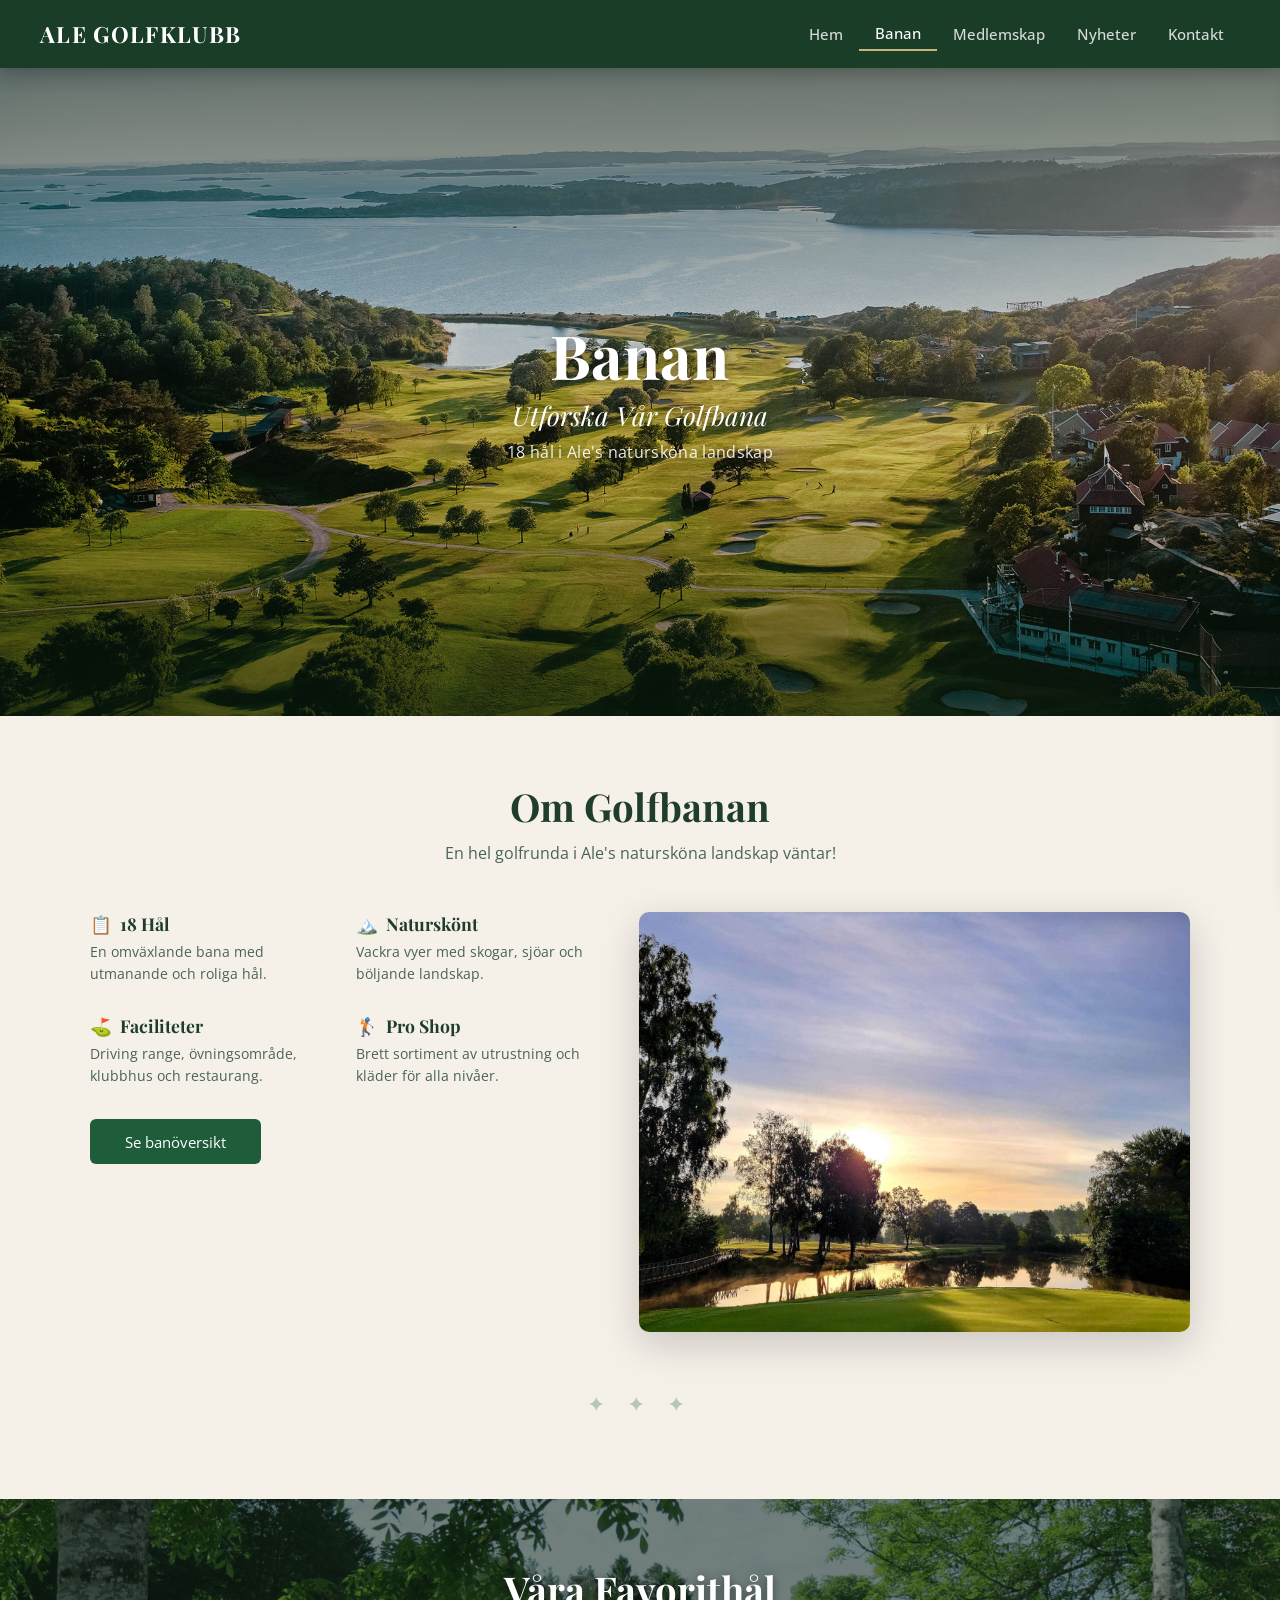
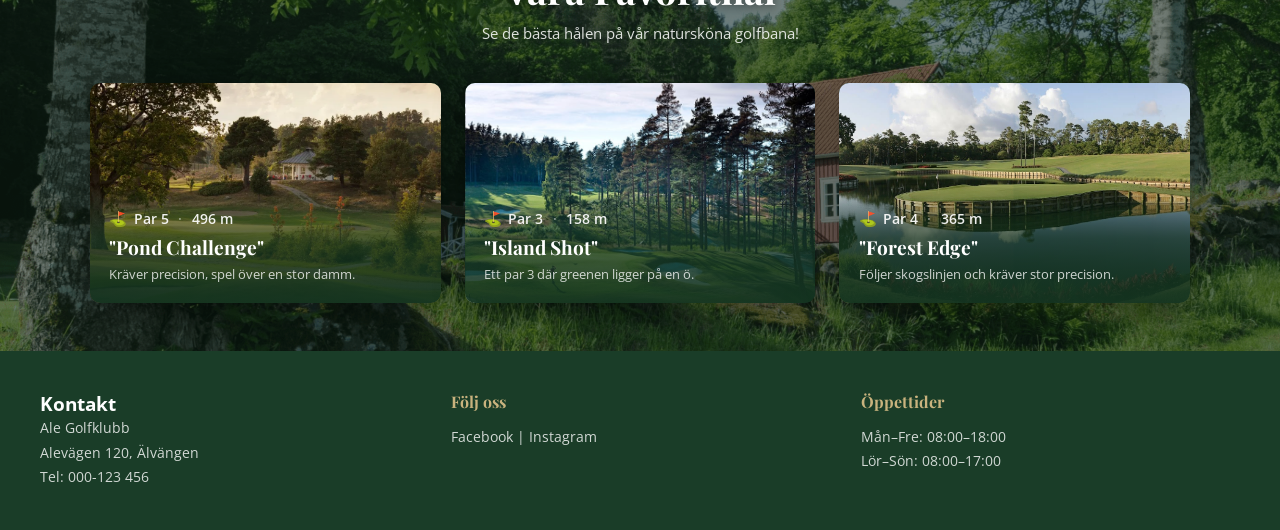
==== commit c4eaa1e8: "måndag v.16" ====
--- a/banor.html
+++ b/banor.html
@@ -45,7 +45,7 @@
   </div>
 </section>
 
-<section class="course-info">
+<main class="course-info">
   <div class="course-info-header">
     <h2>Om Golfbanan</h2>
     <p>En hel golfrunda i Ale's natursköna landskap väntar!</p>
@@ -96,7 +96,7 @@
   </div>
 
   <div class="divider">✦ ✦ ✦</div>
-</section>
+</main>
 
 <section class="holes-bg" id="holes-grid">
   <div class="holes-header">
@@ -107,7 +107,7 @@
   <div class="holes-grid">
 
     <div class="hole-card">
-      <div class="hole-img" style="background-image: url('/img/9d8220f3-visby-hål-6.jpg'); background-size: cover; background-position: center;"></div>
+      <div class="hole-img" style="background-image: url('/img/golfbanor.webp'); background-size: cover; background-position: center;"></div>
       <div class="hole-overlay">
         <div class="hole-par-line">
           <span>⛳</span>
@@ -153,7 +153,7 @@
 
 <footer class="footer">
   <div>
-    <h4>Kontakt</h4>
+    <h3>Kontakt</h3>
     <p>Ale Golfklubb<br>Alevägen 120, Älvängen<br>Tel: 000-123 456</p>
   </div>
   <div>
@@ -166,20 +166,7 @@
   </div>
 </footer>
 
-<script>
-  const hamburger = document.getElementById('hamburger');
-  const mobileMenu = document.getElementById('mobileMenu');
-  const overlay = document.getElementById('menuOverlay');
-
-  function toggleMenu() {
-    hamburger.classList.toggle('open');
-    mobileMenu.classList.toggle('open');
-    overlay.classList.toggle('open');
-  }
-
-  hamburger.addEventListener('click', toggleMenu);
-  overlay.addEventListener('click', toggleMenu);
-</script>
+<script src="js/main.js"></script>
 
 </body>
 </html>
--- a/css/style.css
+++ b/css/style.css
@@ -1,6 +1,6 @@
 @import url('https://fonts.googleapis.com/css2?family=Playfair+Display:ital,wght@0,400;0,700;1,400&family=Open+Sans:wght@400;500;600&display=swap');
 
-*, *::before, *::after {
+* {
   box-sizing: border-box;
   margin: 0;
   padding: 0;
@@ -11,8 +11,6 @@
   background-color: #e6f2ea;
   color: #1f3d2b;
 }
-
-/* ── DELADE VERKTYG ─────────────────────────────────────── */
 
 .eyebrow {
   display: block;
@@ -32,14 +30,9 @@
   border-radius: 2px;
 }
 
-/* Knappar — alla varianter */
-.btn,
-.btn-primary,
-.btn-outline,
-.btn-green,
-.btn-dark,
-.btn-gold,
-.btn-ghost {
+/* knappar */
+
+.btn, .btn-primary, .btn-outline, .btn-green, .btn-dark, .btn-gold, .btn-ghost {
   display: inline-block;
   padding: 0.8rem 2rem;
   border: none;
@@ -52,8 +45,8 @@
   transition: background 0.2s, transform 0.15s;
 }
 
-.btn-primary,
-.btn-gold {
+/* guld-knapp - används på hero och CTA */
+.btn-primary, .btn-gold {
   background: #c9b37e;
   color: #1a2e1a;
 }
@@ -63,28 +56,28 @@
   transform: translateY(-2px);
 }
 
-.btn-dark,.btn-green {
+/* mörkgrön knapp */
+.btn-dark, .btn-green {
   background: #1f5d3a;
   color: white;
 }
-.btn-dark:hover,
-.btn-green:hover {
+.btn-dark:hover, .btn-green:hover {
   background: #174c2f;
 }
 
-.btn-outline,
-.btn-ghost {
+/* genomskinlig knapp mot mörk bakgrund */
+.btn-outline, .btn-ghost {
   background: transparent;
   color: white;
   border: 2px solid rgba(255,255,255,0.6);
 }
-.btn-outline:hover,
-.btn-ghost:hover {
+.btn-outline:hover, .btn-ghost:hover {
   border-color: #c9b37e;
   color: #c9b37e;
 }
 
-/* Kort */
+/* kort - återanvänds på nyheter och index */
+
 .card-grid {
   display: grid;
   grid-template-columns: repeat(3, 1fr);
@@ -131,6 +124,7 @@
   line-height: 1.6;
 }
 
+/* glasskort används på pristabell */
 .card-glass {
   background: rgba(255,255,255,0.10);
   backdrop-filter: blur(12px);
@@ -151,6 +145,7 @@
   border-color: #c9b37e;
 }
 
+/* mörkgrön glastig bakgrund, används i nyhetsdel på index */
 .card-dark {
   background: rgba(255,255,255,0.07);
   border: 1px solid rgba(255,255,255,0.12);
@@ -163,7 +158,7 @@
   background: rgba(255,255,255,0.12);
 }
 
-/* Nyhets-etiketter */
+/* nyhetsetikett och datum */
 .news-tag {
   display: inline-block;
   font-size: 0.68rem;
@@ -203,7 +198,7 @@
   padding-bottom: 2px;
 }
 
-/* ── HEADER & HAMBURGERMENY ──────────────────────────────── */
+/* header + hamburgermeny */
 
 .header {
   background-color: #1a3d28;
@@ -228,7 +223,6 @@
 .nav {
   display: flex;
   align-items: center;
-  gap: 0;
 }
 .nav a {
   color: rgba(255,255,255,0.82);
@@ -246,7 +240,6 @@
   border-bottom: 2px solid #c9b37e;
 }
 
-/* Hamburgarknapp — dold på desktop */
 .hamburger {
   display: none;
   flex-direction: column;
@@ -258,7 +251,6 @@
   padding: 4px;
   z-index: 300;
 }
-
 .hamburger span {
   display: block;
   width: 24px;
@@ -267,8 +259,6 @@
   border-radius: 2px;
   transition: transform 0.25s, opacity 0.25s;
 }
-
-/* Animering när menyn är öppen */
 .hamburger.open span:nth-child(1) {
   transform: translateY(7px) rotate(45deg);
 }
@@ -279,7 +269,6 @@
   transform: translateY(-7px) rotate(-45deg);
 }
 
-/* Sidopanel-meny */
 .mobile-menu {
   position: fixed;
   top: 0;
@@ -295,11 +284,9 @@
   box-shadow: -4px 0 24px rgba(0,0,0,0.3);
   transition: right 0.3s ease;
 }
-
 .mobile-menu.open {
   right: 0;
 }
-
 .mobile-menu a {
   color: rgba(255,255,255,0.85);
   text-decoration: none;
@@ -316,7 +303,6 @@
   color: #c9b37e;
 }
 
-/* Overlay bakom menyn */
 .menu-overlay {
   display: none;
   position: fixed;
@@ -328,7 +314,7 @@
   display: block;
 }
 
-/* ── FOOTER ──────────────────────────────────────────────── */
+/* footer */
 
 .footer {
   background-color: #1a3d28;
@@ -350,7 +336,7 @@
   opacity: 0.8;
 }
 
-/* ── HEM ─────────────────────────────────────────────────── */
+/* index.html */
 
 .home-hero {
   height: 90vh;
@@ -400,15 +386,14 @@
   line-height: 1.65;
   margin-bottom: 2rem;
 }
-.home-hero-btns,
-.hero-btns {
+.home-hero-btns, .hero-btns {
   display: flex;
   gap: 1rem;
   flex-wrap: wrap;
 }
 
 .home-stats {
-  background-color: #1a3d28;
+  background-color: #010302;
   display: grid;
   grid-template-columns: repeat(4, 1fr);
   text-align: center;
@@ -478,7 +463,6 @@
   min-height: 400px;
 }
 
-/* Quicklinks */
 .home-quicklinks {
   padding: 4.5rem 2.5rem;
   background-color: #e6f2ea;
@@ -546,7 +530,6 @@
   color: #1f5d3a;
 }
 
-/* Nyhetsstrip på hem */
 .home-news-strip {
   background-color: #1a3d28;
   padding: 4.5rem 2.5rem;
@@ -578,7 +561,7 @@
   line-height: 1.55;
 }
 
-/* ── MEDLEMSKAP ──────────────────────────────────────────── */
+/* medlemskap.html */
 
 .member-hero {
   height: 65vh;
@@ -598,6 +581,7 @@
   inset: 0;
   background: linear-gradient(to bottom, rgba(10,28,18,0.65) 0%, rgba(10,28,18,0.35) 50%, rgba(10,28,18,0.70) 100%);
 }
+
 .member-hero-content {
   position: relative;
   z-index: 1;
@@ -854,7 +838,7 @@
   background: #b39e63;
 }
 
-/* ── NYHETER ─────────────────────────────────────────────── */
+/* nyheter.html */
 
 .news-hero {
   height: 55vh;
@@ -887,7 +871,7 @@
 }
 
 .news-featured {
-  background-color: #f5f0e8;
+  background-color: #ffffff;
   padding: 4rem 2.5rem;
 }
 .news-featured-inner {
@@ -1033,7 +1017,7 @@
   background: #b39e63;
 }
 
-/* ── BANOR ───────────────────────────────────────────────── */
+/* banor.html */
 
 .course-hero {
   height: 72vh;
--- a/css/extra.css
+++ b/css/extra.css
@@ -1,93 +1,93 @@
-/* ── RESPONSIV ───────────────────────────────────────────── */
+/* responsiv */
 
 @media (max-width: 900px) {
-    .home-stats,
-    .card-grid,
-    .news-strip-grid,
-    .quicklinks-grid,
-    .news-article-grid {
-      grid-template-columns: repeat(2, 1fr);
-    }
-    .home-intro {
-      grid-template-columns: 1fr;
-    }
-    .home-intro-image {
-      min-height: 280px;
-    }
-    .plans-grid {
-      grid-template-columns: 1fr;
-      max-width: 420px;
-      margin-inline: auto;
-    }
-    .benefit-row {
-      grid-template-columns: 1fr;
-    }
-    .benefit-row.reverse {
-      direction: ltr;
-    }
-    .news-featured-inner {
-      grid-template-columns: 1fr;
-    }
-    .news-featured-img {
-      height: 260px;
-    }
-    .course-info-body {
-      grid-template-columns: 1fr;
-    }
-    .course-image-block {
-      height: 280px;
-      order: -1;
-    }
-    .holes-grid {
-      grid-template-columns: 1fr;
-    }
-    .course-hero h1 {
-      font-size: 2.5rem;
-    }
-    .course-hero .subtitle {
-      font-size: 1.2rem;
-    }
+  .home-stats,
+  .card-grid,
+  .news-strip-grid,
+  .quicklinks-grid,
+  .news-article-grid {
+    grid-template-columns: repeat(2, 1fr);
   }
-  
-  @media (max-width: 768px) {
-    .nav {
-      display: none;
-    }
-    .hamburger {
-      display: flex;
-    }
+  .home-intro {
+    grid-template-columns: 1fr;
   }
-  
-  @media (max-width: 600px) {
-    .home-hero-content {
-      padding: 0 1.5rem 3.5rem;
-    }
-    .home-hero-content h1 {
-      font-size: 2.6rem;
-    }
-    .home-intro-text {
-      padding: 3rem 1.8rem;
-    }
-    .card-grid,
-    .quicklinks-grid,
-    .news-strip-grid,
-    .news-article-grid {
-      grid-template-columns: 1fr;
-    }
-    .home-stats {
-      grid-template-columns: repeat(2, 1fr);
-    }
-    .member-hero-content h1 {
-      font-size: 2.2rem;
-    }
-    .course-features {
-      grid-template-columns: 1fr;
-    }
-    .logo {
-      font-size: 1.1rem;
-    }
-    .nav a {
-      padding: 0.3rem 0.5rem;
-      font-size: 0.82rem;
-    }
-  }+  .home-intro-image {
+    min-height: 280px;
+  }
+  .plans-grid {
+    grid-template-columns: 1fr;
+    max-width: 420px;
+    margin-inline: auto;
+  }
+  .benefit-row {
+    grid-template-columns: 1fr;
+  }
+  .benefit-row.reverse {
+    direction: ltr;
+  }
+  .news-featured-inner {
+    grid-template-columns: 1fr;
+  }
+  .news-featured-img {
+    height: 260px;
+  }
+  .course-info-body {
+    grid-template-columns: 1fr;
+  }
+  .course-image-block {
+    height: 280px;
+    order: -1;
+  }
+  .holes-grid {
+    grid-template-columns: 1fr;
+  }
+  .course-hero h1 {
+    font-size: 2.5rem;
+  }
+  .course-hero .subtitle {
+    font-size: 1.2rem;
+  }
+}
+
+@media (max-width: 768px) {
+  .nav {
+    display: none;
+  }
+  .hamburger {
+    display: flex;
+  }
+}
+
+@media (max-width: 600px) {
+  .home-hero-content {
+    padding: 0 1.5rem 3.5rem;
+  }
+  .home-hero-content h1 {
+    font-size: 2.6rem;
+  }
+  .home-intro-text {
+    padding: 3rem 1.8rem;
+  }
+  .card-grid,
+  .quicklinks-grid,
+  .news-strip-grid,
+  .news-article-grid {
+    grid-template-columns: 1fr;
+  }
+  .home-stats {
+    grid-template-columns: repeat(2, 1fr);
+  }
+  .member-hero-content h1 {
+    font-size: 2.2rem;
+  }
+  .course-features {
+    grid-template-columns: 1fr;
+  }
+  .logo {
+    font-size: 1.1rem;
+  }
+  .nav a {
+    padding: 0.3rem 0.5rem;
+    font-size: 0.82rem;
+  }
+}
